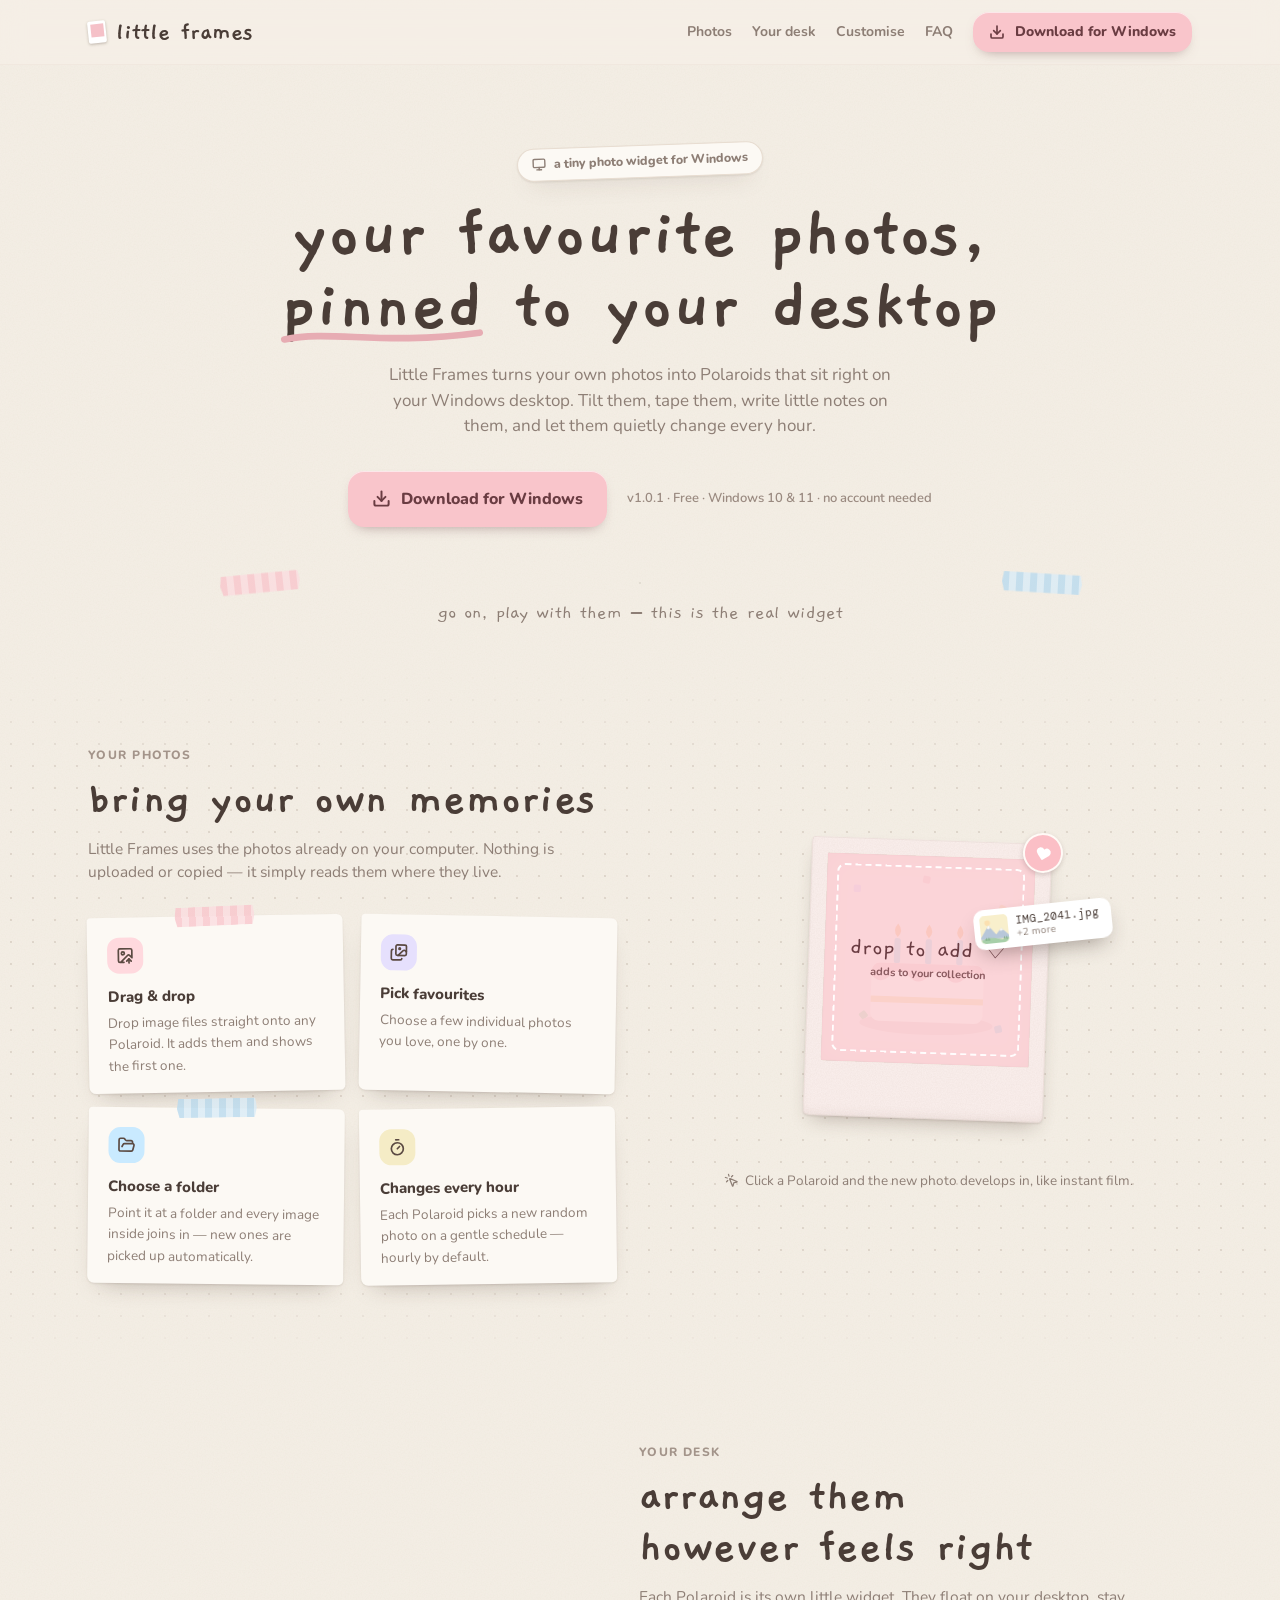
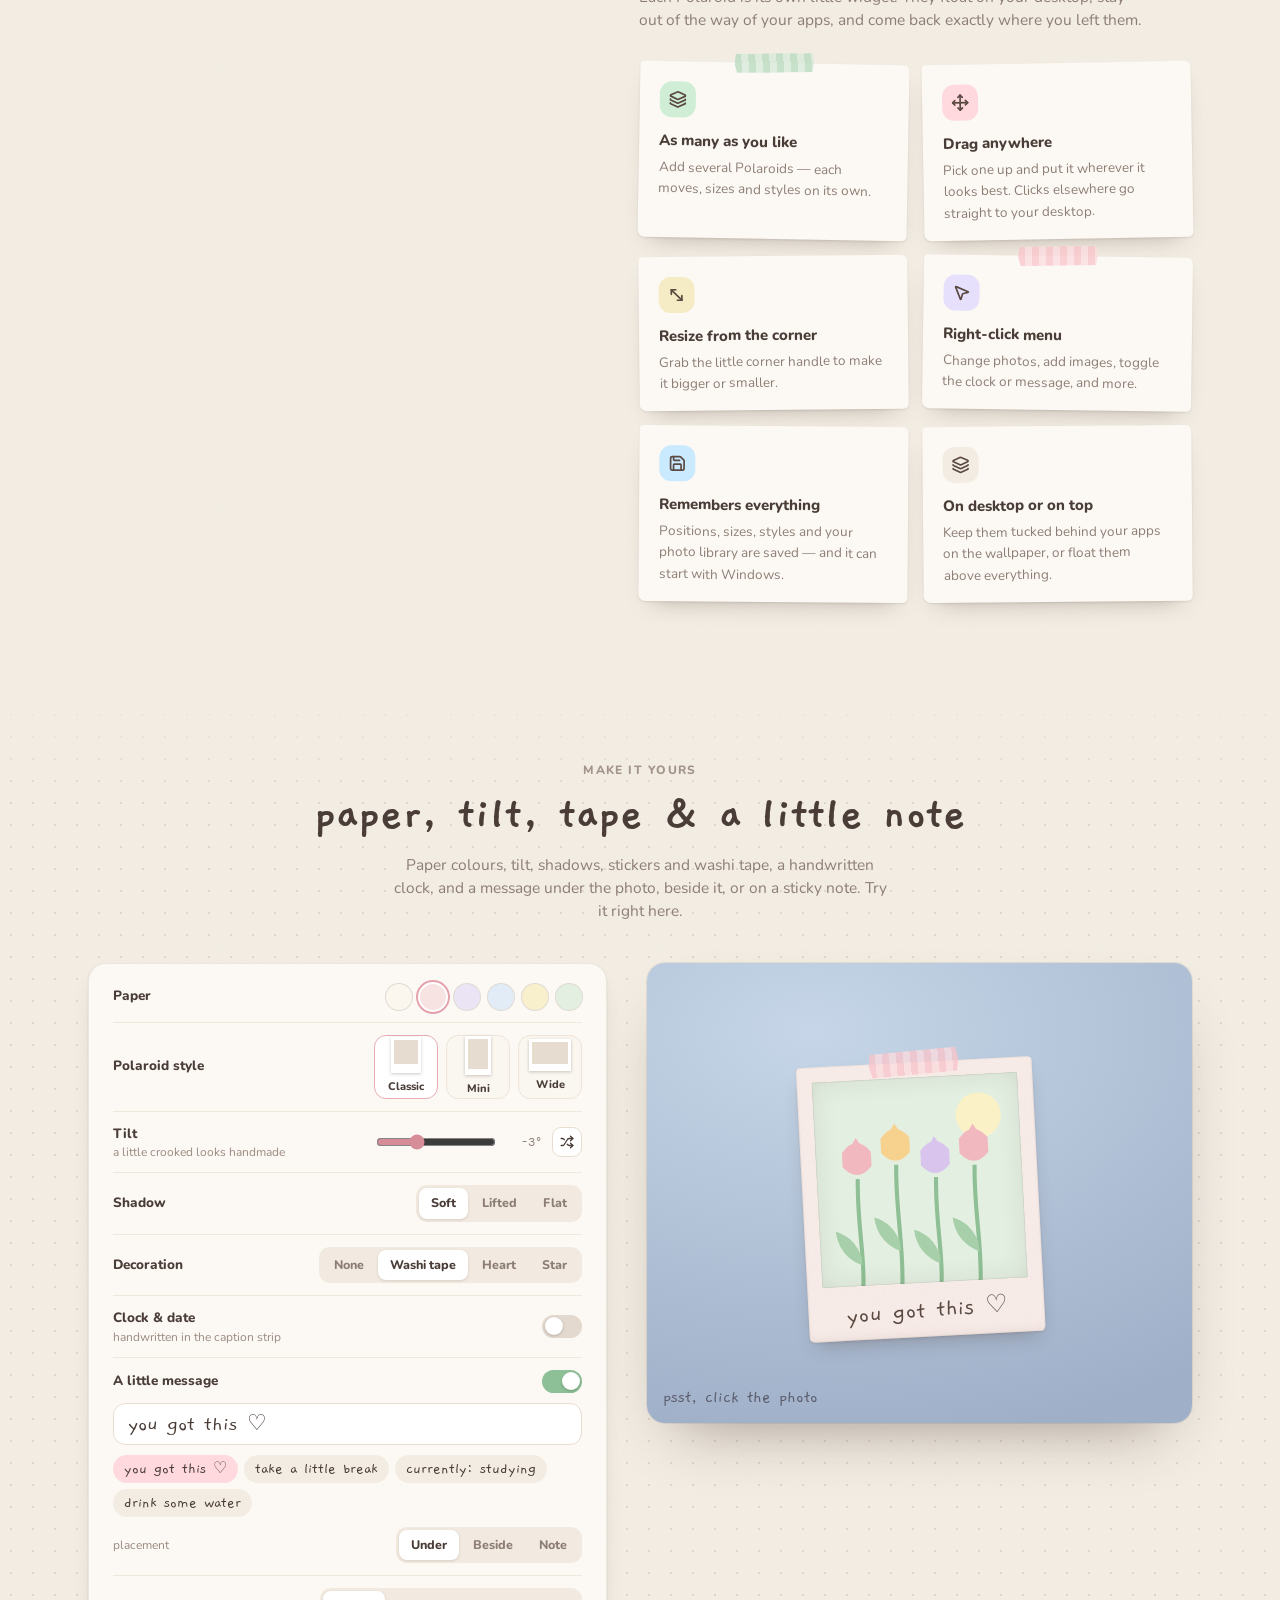
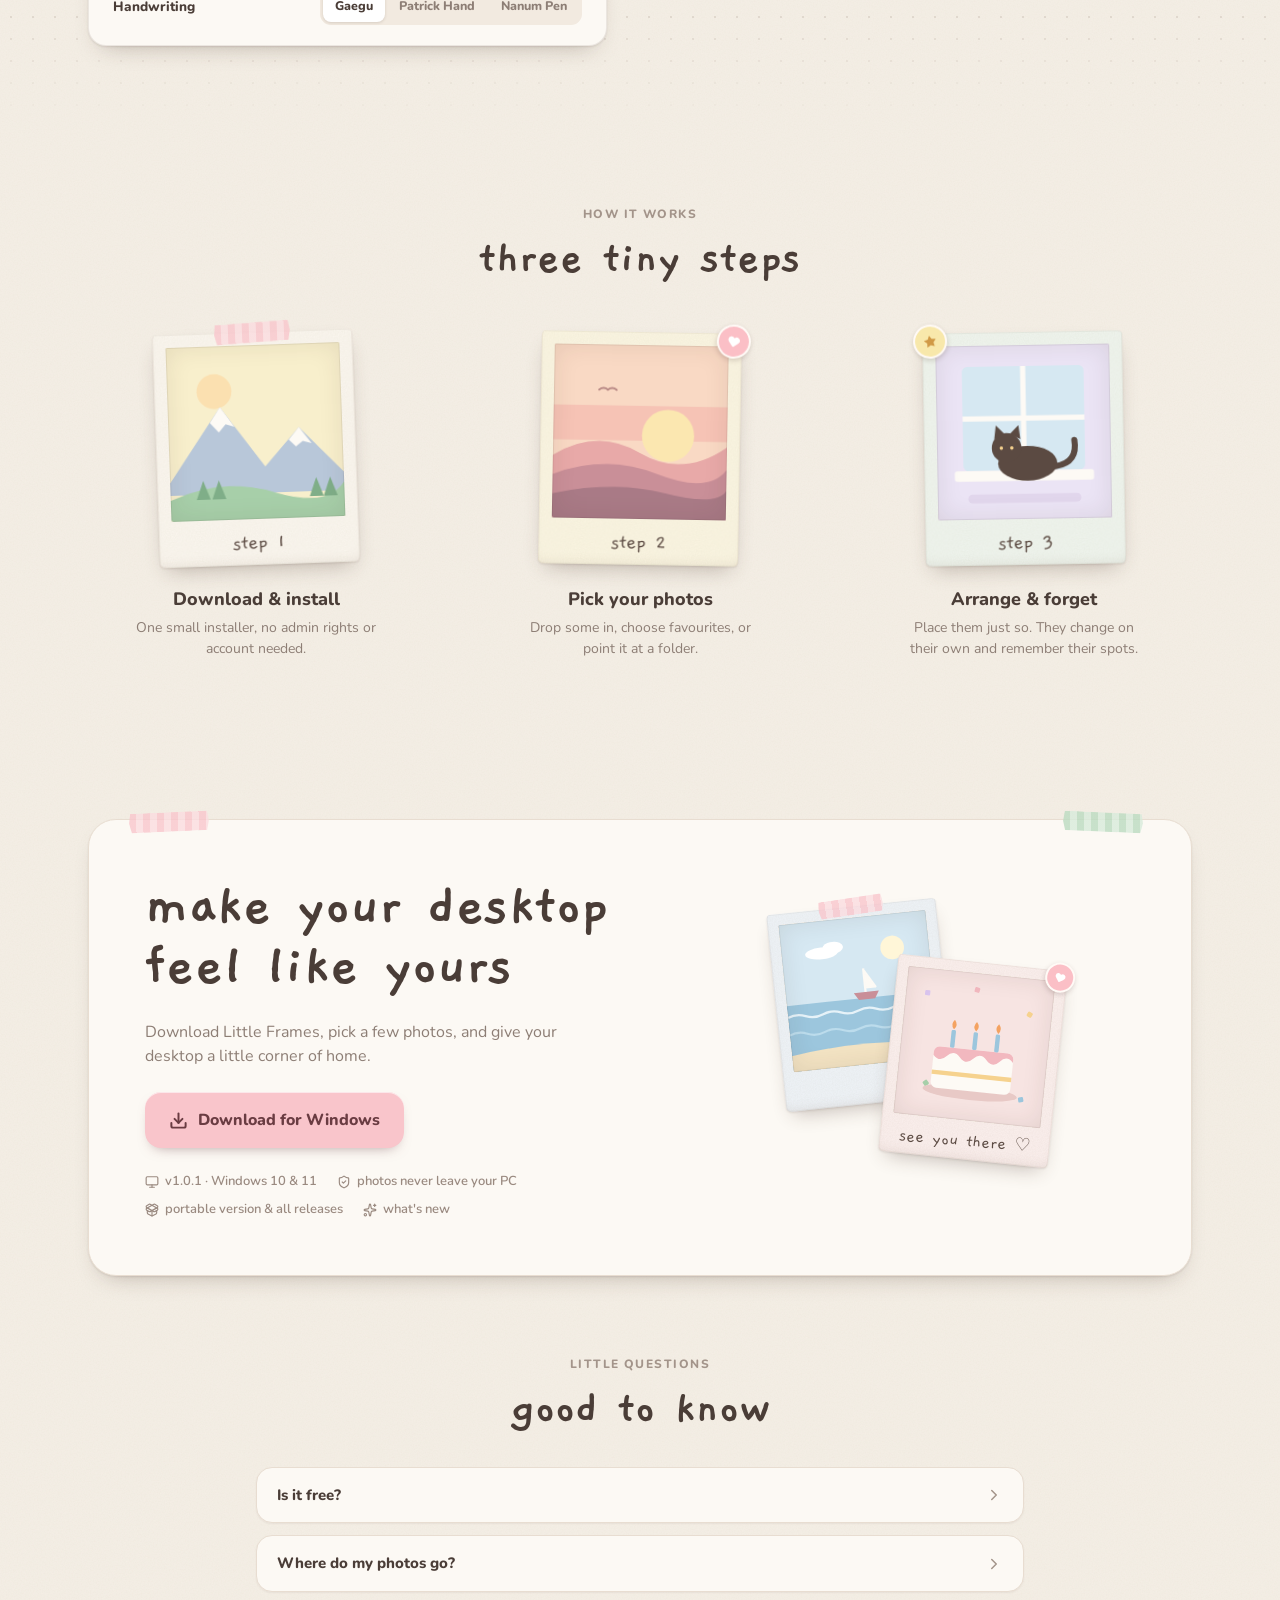
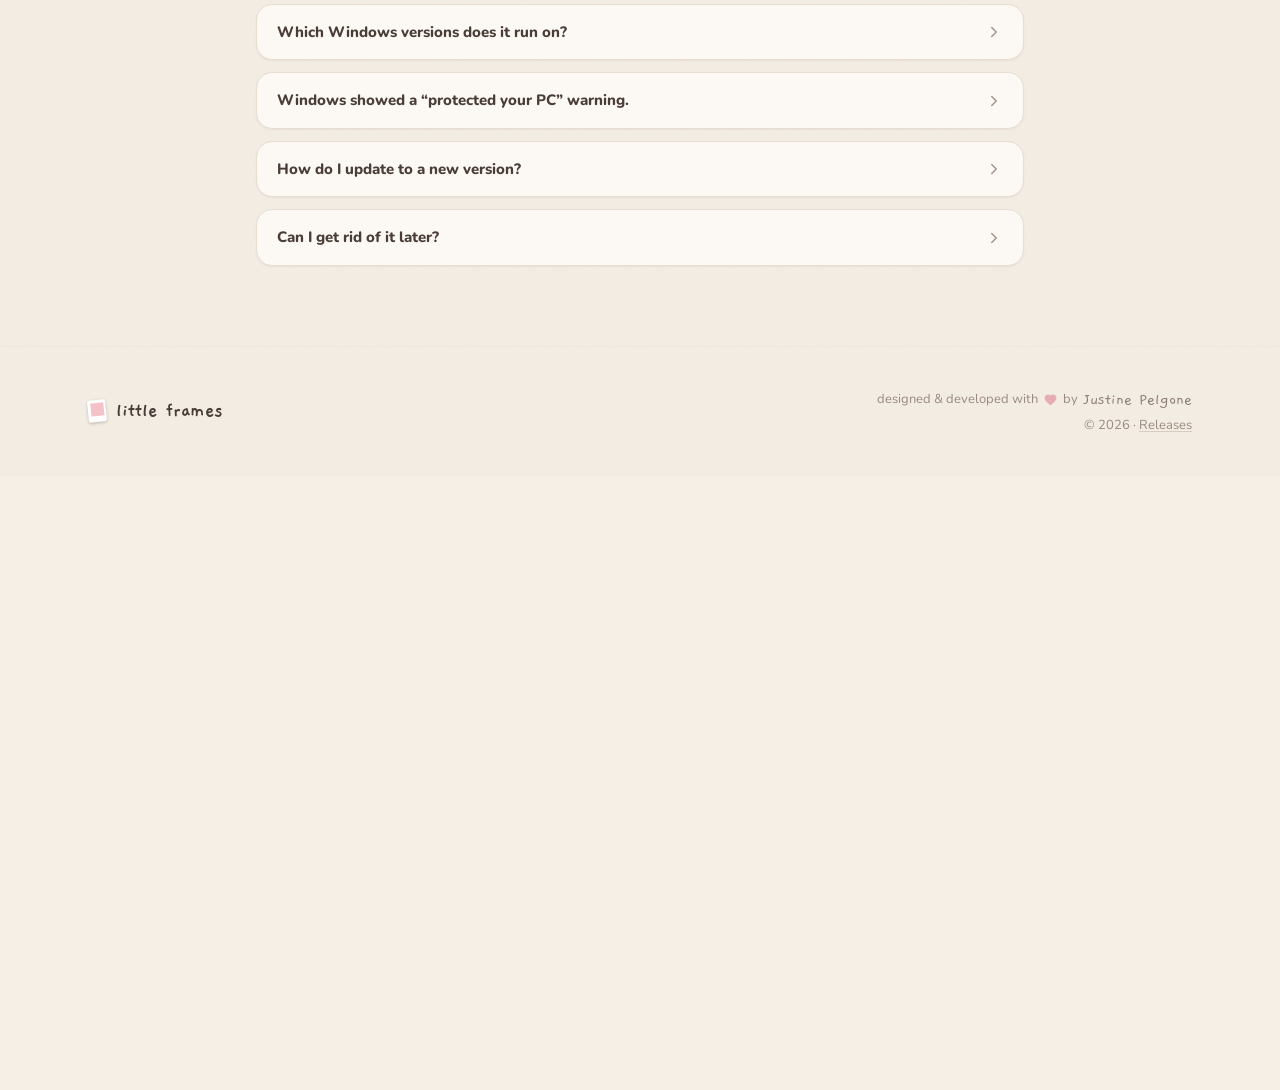
==== index.html @ 07ea48c8 "Update website" ====
<!DOCTYPE html>
<html lang="en">
<head>
<meta charset="utf-8">
<meta name="viewport" content="width=device-width, initial-scale=1">
<title>Little Frames — Cute Photo Widgets for Windows</title>
<meta name="description" content="Little Frames is a cute Windows desktop widget that lets you keep your favorite photos in Polaroid-style frames on your desktop.">
<meta name="keywords" content="Little Frames, photo widget, desktop widget, Windows widget, Polaroid widget, photo desktop app, cute desktop widget">
<meta name="robots" content="index, follow">
<meta name="author" content="Justine Pelgone">
<meta name="google-site-verification" content="6jL-GTBhT6bNX7QFKbhgEYMJ4RENZ0zvdiaEINEvfZA">
<meta name="theme-color" content="#f5efe6">
<!-- Light-only pastel design: stop forced/auto dark modes (Android Chrome, in-app browsers) from recolouring it. -->
<meta name="color-scheme" content="light only">
<link rel="canonical" href="https://juhyeonie.github.io/Little-Frames/">

<!-- Open Graph (Facebook, Messenger, Discord, LinkedIn…) -->
<meta property="og:type" content="website">
<meta property="og:site_name" content="Little Frames">
<meta property="og:title" content="Little Frames — Cute Photo Widgets for Windows">
<meta property="og:description" content="Little Frames is a cute Windows desktop widget that lets you keep your favorite photos in Polaroid-style frames on your desktop.">
<meta property="og:url" content="https://juhyeonie.github.io/Little-Frames/">
<meta property="og:locale" content="en_US">
<meta property="og:image" content="https://juhyeonie.github.io/Little-Frames/og-image.png">
<meta property="og:image:type" content="image/png">
<meta property="og:image:width" content="1200">
<meta property="og:image:height" content="630">
<meta property="og:image:alt" content="Little Frames: your favourite photos, pinned to your desktop as tilted pastel Polaroids">

<!-- Twitter / X -->
<meta name="twitter:card" content="summary_large_image">
<meta name="twitter:title" content="Little Frames — Cute Photo Widgets for Windows">
<meta name="twitter:description" content="Little Frames is a cute Windows desktop widget that lets you keep your favorite photos in Polaroid-style frames on your desktop.">
<meta name="twitter:image" content="https://juhyeonie.github.io/Little-Frames/og-image.png">
<meta name="twitter:image:alt" content="Little Frames: your favourite photos, pinned to your desktop as tilted pastel Polaroids">

<link rel="icon" type="image/png" href="./icon.png">
<link rel="apple-touch-icon" href="./icon.png">
<link rel="manifest" href="./site.webmanifest">

<!-- Tells Google this page is a free Windows app (eligible for software rich results). -->
<script type="application/ld+json">
{
  "@context": "https://schema.org",
  "@type": "SoftwareApplication",
  "name": "Little Frames",
  "description": "Little Frames is a cute Windows desktop widget that lets you keep your favorite photos in Polaroid-style frames on your desktop.",
  "url": "https://juhyeonie.github.io/Little-Frames/",
  "image": "https://juhyeonie.github.io/Little-Frames/og-image.png",
  "screenshot": "https://juhyeonie.github.io/Little-Frames/og-image.png",
  "featureList": [
    "Polaroid photo widgets that float on your Windows desktop",
    "Drag, resize, and add as many frames as you like",
    "Use your own photos: drag and drop, pick favourites, or choose a folder",
    "A new random photo every hour, or click a frame to change it",
    "Paper colours, tilt, shadows, washi tape and stickers",
    "Handwritten clock and date, and little messages",
    "Remembers your layout and can start with Windows"
  ],
  "isAccessibleForFree": true,
  "applicationCategory": "DesktopEnhancementApplication",
  "operatingSystem": "Windows 10, Windows 11",
  "softwareVersion": "1.0.1",
  "downloadUrl": "https://github.com/juhyeonie/Little-Frames/releases/latest",
  "offers": { "@type": "Offer", "price": "0", "priceCurrency": "USD" },
  "author": { "@type": "Person", "name": "Justine Pelgone" }
}
</script>
  <script type="module" crossorigin src="./assets/index-Dt44WlbK.js"></script>
  <link rel="stylesheet" crossorigin href="./assets/index-Ao_TlaOd.css">
  <link rel="preload" as="font" type="font/woff2" href="./assets/gaegu-latin-700-normal-Cqd7nq5i.woff2" crossorigin="">
  <link rel="preload" as="font" type="font/woff2" href="./assets/nunito-latin-400-normal-r8SDr6Up.woff2" crossorigin="">
</head>
<body>
<div id="root"></div>
<!-- The site renders with JavaScript; this gives crawlers that don't run it (and anyone with it off) the real content. -->
<noscript>
  <main style="max-width:640px;margin:0 auto;padding:32px 16px;font-family:sans-serif;color:#4a3d37;line-height:1.5">
    <h1>Little Frames — Cute Photo Widgets for Windows</h1>
    <p>Little Frames is a cute Windows desktop widget that lets you keep your favorite photos in Polaroid-style frames on your desktop.</p>
    <h2>Features</h2>
    <ul>
      <li>Polaroid photo widgets that float on your Windows desktop: drag, resize, and add as many as you like</li>
      <li>Your own photos: drag &amp; drop, pick favourites, or choose a folder</li>
      <li>A new random photo every hour, or click a frame to change it</li>
      <li>Paper colours, tilt, shadows, washi tape and stickers</li>
      <li>Handwritten clock and date, and little messages</li>
      <li>Remembers your layout and can start with Windows</li>
    </ul>
    <p><a href="https://github.com/juhyeonie/Little-Frames/releases/latest">Download Little Frames for Windows</a> — free, for Windows 10 &amp; 11. Your photos never leave your PC.</p>
    <p>Designed and developed by Justine Pelgone.</p>
  </main>
</noscript>
</body>
</html>
---- assets/index-Ao_TlaOd.css ----
/*! tailwindcss v4.3.3 | MIT License | https://tailwindcss.com */
@layer properties{@supports (((-webkit-hyphens:none)) and (not (margin-trim:inline))) or ((-moz-orient:inline) and (not (color:rgb(from red r g b)))){*,:before,:after,::backdrop{--tw-translate-x:0;--tw-translate-y:0;--tw-translate-z:0;--tw-rotate-x:initial;--tw-rotate-y:initial;--tw-rotate-z:initial;--tw-skew-x:initial;--tw-skew-y:initial;--tw-border-style:solid;--tw-leading:initial;--tw-font-weight:initial;--tw-tracking:initial;--tw-shadow:0 0 #0000;--tw-shadow-color:initial;--tw-shadow-alpha:100%;--tw-inset-shadow:0 0 #0000;--tw-inset-shadow-color:initial;--tw-inset-shadow-alpha:100%;--tw-ring-color:initial;--tw-ring-shadow:0 0 #0000;--tw-inset-ring-color:initial;--tw-inset-ring-shadow:0 0 #0000;--tw-ring-inset:initial;--tw-ring-offset-width:0px;--tw-ring-offset-color:#fff;--tw-ring-offset-shadow:0 0 #0000;--tw-outline-style:solid;--tw-backdrop-blur:initial;--tw-backdrop-brightness:initial;--tw-backdrop-contrast:initial;--tw-backdrop-grayscale:initial;--tw-backdrop-hue-rotate:initial;--tw-backdrop-invert:initial;--tw-backdrop-opacity:initial;--tw-backdrop-saturate:initial;--tw-backdrop-sepia:initial;--tw-duration:initial;--tw-ease:initial}}}@layer theme{:root,:host{--font-sans:Nunito, sans-serif;--font-mono:"DM Mono", monospace;--color-white:#fff;--spacing:.25rem;--container-lg:32rem;--container-3xl:48rem;--container-6xl:72rem;--text-xs:.75rem;--text-xs--line-height:calc(1 / .75);--text-sm:.875rem;--text-sm--line-height:calc(1.25 / .875);--text-base:1rem;--text-base--line-height:calc(1.5 / 1);--text-lg:1.125rem;--text-lg--line-height:calc(1.75 / 1.125);--text-xl:1.25rem;--text-xl--line-height:calc(1.75 / 1.25);--text-3xl:1.875rem;--text-3xl--line-height:calc(2.25 / 1.875);--text-5xl:3rem;--text-5xl--line-height:1;--text-6xl:3.75rem;--text-6xl--line-height:1;--font-weight-semibold:600;--font-weight-bold:700;--font-weight-extrabold:800;--leading-tight:1.25;--leading-relaxed:1.625;--radius-sm:.25rem;--radius-md:.375rem;--radius-lg:.5rem;--radius-xl:.75rem;--radius-2xl:1rem;--ease-out:cubic-bezier(0, 0, .2, 1);--blur-md:12px;--blur-xl:24px;--default-transition-duration:.15s;--default-transition-timing-function:cubic-bezier(.4, 0, .2, 1);--default-font-family:var(--font-sans);--default-mono-font-family:var(--font-mono);--font-hand:Gaegu, "Patrick Hand", cursive;--color-ink:#4a3d37;--color-ink-soft:#5b4a42;--color-muted:#8d7e75;--color-faint:#9a8a80;--color-label:#a3948a;--color-page:#f5efe6;--color-panel:#fcf9f4;--color-rule:#efe6dc;--color-line:#f0e7dd;--color-edge:#e8ddd1;--color-card-edge:#eee4d9;--color-dash:#d9ccbf;--color-track:#f2eae0;--color-chip:#f3ece3;--color-hover:#f4ece3;--color-hover-soft:#f7f0e8;--color-menu-hover:#f4ebe1;--color-menu-rule:#efe5db;--color-menu-tint:#f3ebe1;--color-photo-well:#ebe3d7;--color-empty:#f1ebe1;--color-rose:oklch(80% .07 10);--color-rose-ring:oklch(78% .08 10);--color-rose-soft:oklch(92% .04 10);--color-rose-softer:oklch(92% .045 10);--color-rose-plus:oklch(90% .05 10);--color-rose-btn:oklch(87% .06 10);--color-rose-btn-hover:oklch(84% .07 10);--color-rose-deep:#a0555e;--color-rose-ink:#6a3c42;--color-rose-ink-soft:#8a5a5f;--color-rose-plus-ink:#7a4a4f;--color-logo:oklch(86% .06 10);--color-on:oklch(76% .08 150);--color-off:#e3d9ce;--color-sky-tint:oklch(92% .045 235);--color-sage-tint:oklch(92% .045 150);--color-lilac-tint:oklch(92% .04 295);--color-butter-tint:oklch(94% .05 95);--color-note:oklch(95% .055 95);--ease-springy:cubic-bezier(.3, 1.5, .5, 1)}}@layer base{*,:after,:before,::backdrop{box-sizing:border-box;border:0 solid;margin:0;padding:0}::file-selector-button{box-sizing:border-box;border:0 solid;margin:0;padding:0}html,:host{-webkit-text-size-adjust:100%;tab-size:4;line-height:1.5;font-family:var(--default-font-family,-apple-system, BlinkMacSystemFont, "Segoe UI", Roboto, "Helvetica Neue", "Noto Sans", Arial, sans-serif, "Apple Color Emoji", "Segoe UI Emoji", "Segoe UI Symbol", "Noto Color Emoji");font-feature-settings:var(--default-font-feature-settings,normal);font-variation-settings:var(--default-font-variation-settings,normal);-webkit-tap-highlight-color:transparent}hr{height:0;color:inherit;border-top-width:1px}abbr:where([title]){-webkit-text-decoration:underline dotted;text-decoration:underline dotted}h1,h2,h3,h4,h5,h6{font-size:inherit;font-weight:inherit}a{color:inherit;-webkit-text-decoration:inherit;-webkit-text-decoration:inherit;-webkit-text-decoration:inherit;-webkit-text-decoration:inherit;text-decoration:inherit}b,strong{font-weight:bolder}code,kbd,samp,pre{font-family:var(--default-mono-font-family,ui-monospace, SFMono-Regular, Menlo, Monaco, Consolas, "Liberation Mono", "Courier New", monospace);font-feature-settings:var(--default-mono-font-feature-settings,normal);font-variation-settings:var(--default-mono-font-variation-settings,normal);font-size:1em}small{font-size:80%}sub,sup{vertical-align:baseline;font-size:75%;line-height:0;position:relative}sub{bottom:-.25em}sup{top:-.5em}table{text-indent:0;border-color:inherit;border-collapse:collapse}:-moz-focusring:where(:not(iframe)){outline:auto}progress{vertical-align:baseline}summary{display:list-item}ol,ul,menu{list-style:none}img,svg,video,canvas,audio,iframe,embed,object{vertical-align:middle;display:block}img,video{max-width:100%;height:auto}button,input,select,optgroup,textarea{font:inherit;font-feature-settings:inherit;font-variation-settings:inherit;letter-spacing:inherit;color:inherit;opacity:1;background-color:#0000;border-radius:0}::file-selector-button{font:inherit;font-feature-settings:inherit;font-variation-settings:inherit;letter-spacing:inherit;color:inherit;opacity:1;background-color:#0000;border-radius:0}:where(select:is([multiple],[size])) optgroup{font-weight:bolder}:where(select:is([multiple],[size])) optgroup option{padding-inline-start:20px}::file-selector-button{margin-inline-end:4px}::placeholder{opacity:1}@supports (not ((-webkit-appearance:-apple-pay-button))) or (contain-intrinsic-size:1px){::placeholder{color:currentColor}@supports (color:color-mix(in lab, red, red)){::placeholder{color:color-mix(in oklab, currentcolor 50%, transparent)}}}textarea{resize:vertical}::-webkit-search-decoration{-webkit-appearance:none}::-webkit-date-and-time-value{min-height:1lh;text-align:inherit}::-webkit-datetime-edit{display:inline-flex}::-webkit-datetime-edit-fields-wrapper{padding:0}::-webkit-datetime-edit{padding-block:0}::-webkit-datetime-edit-year-field{padding-block:0}::-webkit-datetime-edit-month-field{padding-block:0}::-webkit-datetime-edit-day-field{padding-block:0}::-webkit-datetime-edit-hour-field{padding-block:0}::-webkit-datetime-edit-minute-field{padding-block:0}::-webkit-datetime-edit-second-field{padding-block:0}::-webkit-datetime-edit-millisecond-field{padding-block:0}::-webkit-datetime-edit-meridiem-field{padding-block:0}::-webkit-calendar-picker-indicator{line-height:1}:-moz-ui-invalid{box-shadow:none}button,input:where([type=button],[type=reset],[type=submit]){appearance:button}::file-selector-button{appearance:button}::-webkit-inner-spin-button{height:auto}::-webkit-outer-spin-button{height:auto}[hidden]:where(:not([hidden=until-found])){display:none!important}html{--lightningcss-light:initial;--lightningcss-dark: ;color-scheme:light only;scroll-behavior:smooth;-webkit-font-smoothing:antialiased}body{font-family:var(--font-sans);color:var(--color-ink);background-color:var(--color-page);background-image:url("data:image/svg+xml,%3Csvg xmlns=%22http://www.w3.org/2000/svg%22 width=%22220%22 height=%22220%22%3E%3Cfilter id=%22n%22%3E%3CfeTurbulence type=%22fractalNoise%22 baseFrequency=%22.75%22 numOctaves=%222%22 stitchTiles=%22stitch%22/%3E%3CfeColorMatrix values=%220 0 0 0 .42 0 0 0 0 .34 0 0 0 0 .26 0 0 0 .07 0%22/%3E%3C/filter%3E%3Crect width=%22100%25%22 height=%22100%25%22 filter=%22url(%23n)%22/%3E%3C/svg%3E");margin:0;line-height:1.5}::selection{background:var(--color-rose-soft)}input[type=range]{accent-color:oklch(72% .09 10)}:focus-visible{outline:2px dashed var(--color-rose-deep);outline-offset:3px;border-radius:6px}}@layer components;@layer utilities{.pointer-events-none{pointer-events:none}.visible{visibility:visible}.sr-only{clip-path:inset(50%);white-space:nowrap;border-width:0;width:1px;height:1px;margin:-1px;padding:0;position:absolute;overflow:hidden}.absolute{position:absolute}.fixed{position:fixed}.relative{position:relative}.static{position:static}.sticky{position:sticky}.inset-0{inset:0}.inset-x-0{inset-inline:0}.-top-2{top:calc(var(--spacing) * -2)}.-top-2\.5{top:calc(var(--spacing) * -2.5)}.-top-\[7px\]{top:-7px}.top-0{top:0}.top-0\.5{top:calc(var(--spacing) * .5)}.top-2{top:calc(var(--spacing) * 2)}.top-4{top:calc(var(--spacing) * 4)}.top-16{top:calc(var(--spacing) * 16)}.top-\[2\.5px\]{top:2.5px}.top-\[40\%\]{top:40%}.top-\[118px\]{top:118px}.top-\[300px\]{top:300px}.-right-4{right:calc(var(--spacing) * -4)}.-right-\[9px\]{right:-9px}.right-3\.5{right:calc(var(--spacing) * 3.5)}.right-12{right:calc(var(--spacing) * 12)}.right-\[10\%\]{right:10%}.-bottom-1{bottom:calc(var(--spacing) * -1)}.-bottom-\[9px\]{bottom:-9px}.bottom-0{bottom:0}.bottom-0\.5{bottom:calc(var(--spacing) * .5)}.bottom-3{bottom:calc(var(--spacing) * 3)}.left-0{left:0}.left-0\.5{left:calc(var(--spacing) * .5)}.left-1\/2{left:50%}.left-2{left:calc(var(--spacing) * 2)}.left-4{left:calc(var(--spacing) * 4)}.left-10{left:calc(var(--spacing) * 10)}.left-28{left:calc(var(--spacing) * 28)}.left-\[2\.5px\]{left:2.5px}.left-\[12\%\]{left:12%}.left-\[13px\]{left:13px}.left-\[19\.5px\]{left:19.5px}.left-\[150px\]{left:150px}.-z-10{z-index:calc(10 * -1)}.z-10{z-index:10}.z-50{z-index:50}.z-\[90\]{z-index:90}.z-\[100\]{z-index:100}.order-1{order:1}.order-2{order:2}.container{width:100%}@media (width>=40rem){.container{max-width:40rem}}@media (width>=48rem){.container{max-width:48rem}}@media (width>=64rem){.container{max-width:64rem}}@media (width>=80rem){.container{max-width:80rem}}@media (width>=96rem){.container{max-width:96rem}}.m-0{margin:0}.mx-2{margin-inline:calc(var(--spacing) * 2)}.mx-auto{margin-inline:auto}.my-1{margin-block:var(--spacing)}.mt-2{margin-top:calc(var(--spacing) * 2)}.mt-4{margin-top:calc(var(--spacing) * 4)}.mt-5{margin-top:calc(var(--spacing) * 5)}.mt-8{margin-top:calc(var(--spacing) * 8)}.mt-14{margin-top:calc(var(--spacing) * 14)}.mt-20{margin-top:calc(var(--spacing) * 20)}.mb-0\.5{margin-bottom:calc(var(--spacing) * .5)}.mb-1{margin-bottom:var(--spacing)}.mb-3{margin-bottom:calc(var(--spacing) * 3)}.mb-5{margin-bottom:calc(var(--spacing) * 5)}.mb-8{margin-bottom:calc(var(--spacing) * 8)}.-ml-1{margin-left:calc(var(--spacing) * -1)}.box-content{box-sizing:content-box}.block{display:block}.flex{display:flex}.grid{display:grid}.hidden{display:none}.inline{display:inline}.inline-block{display:inline-block}.inline-flex{display:inline-flex}.size-7{width:calc(var(--spacing) * 7);height:calc(var(--spacing) * 7)}.size-9{width:calc(var(--spacing) * 9);height:calc(var(--spacing) * 9)}.size-\[11px\]{width:11px;height:11px}.size-\[18px\]{width:18px;height:18px}.size-\[19px\]{width:19px;height:19px}.size-\[22px\]{width:22px;height:22px}.size-\[26px\]{width:26px;height:26px}.size-\[30px\]{width:30px;height:30px}.size-\[64px\]{width:64px;height:64px}.size-full{width:100%;height:100%}.h-4{height:calc(var(--spacing) * 4)}.h-5{height:calc(var(--spacing) * 5)}.h-6{height:calc(var(--spacing) * 6)}.h-7{height:calc(var(--spacing) * 7)}.h-8{height:calc(var(--spacing) * 8)}.h-9{height:calc(var(--spacing) * 9)}.h-10{height:calc(var(--spacing) * 10)}.h-14{height:calc(var(--spacing) * 14)}.h-16{height:calc(var(--spacing) * 16)}.h-92{height:calc(var(--spacing) * 92)}.h-\[3px\]{height:3px}.h-\[13px\]{height:13px}.h-\[15px\]{height:15px}.h-\[22px\]{height:22px}.h-\[23px\]{height:23px}.h-\[30px\]{height:30px}.h-\[34px\]{height:34px}.h-\[42px\]{height:42px}.h-\[300px\]{height:300px}.h-\[520px\]{height:520px}.h-px{height:1px}.min-h-\[460px\]{min-height:460px}.w-3\.5{width:calc(var(--spacing) * 3.5)}.w-9{width:calc(var(--spacing) * 9)}.w-10{width:calc(var(--spacing) * 10)}.w-16{width:calc(var(--spacing) * 16)}.w-20{width:calc(var(--spacing) * 20)}.w-40{width:calc(var(--spacing) * 40)}.w-\[11px\]{width:11px}.w-\[18px\]{width:18px}.w-\[26px\]{width:26px}.w-\[30px\]{width:30px}.w-\[42\%\]{width:42%}.w-\[42px\]{width:42px}.w-\[120px\]{width:120px}.w-\[150px\]{width:150px}.w-\[228px\]{width:228px}.w-\[238px\]{width:238px}.w-\[290px\]{width:290px}.w-\[400px\]{width:400px}.w-full{width:100%}.max-w-3xl{max-width:var(--container-3xl)}.max-w-6xl{max-width:var(--container-6xl)}.max-w-\[30ch\]{max-width:30ch}.max-w-\[46ch\]{max-width:46ch}.max-w-\[52ch\]{max-width:52ch}.max-w-\[56ch\]{max-width:56ch}.max-w-\[140px\]{max-width:140px}.max-w-\[400px\]{max-width:400px}.max-w-full{max-width:100%}.max-w-lg{max-width:var(--container-lg)}.flex-1{flex:1}.flex-none{flex:none}.origin-\[50\%_45\%\]{transform-origin:50% 45%}.origin-top-left{transform-origin:0 0}.-translate-x-1\/2{--tw-translate-x:calc(calc(1 / 2 * 100%) * -1);translate:var(--tw-translate-x) var(--tw-translate-y)}.-translate-y-1\/2{--tw-translate-y:calc(calc(1 / 2 * 100%) * -1);translate:var(--tw-translate-x) var(--tw-translate-y)}.scale-\[\.8\]{scale:.8}.-rotate-1{rotate:-1deg}.-rotate-2{rotate:-2deg}.-rotate-3{rotate:-3deg}.-rotate-4{rotate:-4deg}.-rotate-6{rotate:-6deg}.-rotate-10{rotate:-10deg}.-rotate-\[\.5deg\]{rotate:-.5deg}.-rotate-\[\.6deg\]{rotate:-.6deg}.-rotate-\[\.8deg\]{rotate:-.8deg}.-rotate-\[1\.2deg\]{rotate:-1.2deg}.-rotate-\[1\.5deg\]{rotate:-1.5deg}.rotate-1{rotate:1deg}.rotate-2{rotate:2deg}.rotate-3{rotate:3deg}.rotate-4{rotate:4deg}.rotate-6{rotate:6deg}.rotate-12{rotate:12deg}.rotate-\[\.4deg\]{rotate:.4deg}.rotate-\[\.6deg\]{rotate:.6deg}.rotate-\[\.8deg\]{rotate:.8deg}.transform{transform:var(--tw-rotate-x,) var(--tw-rotate-y,) var(--tw-rotate-z,) var(--tw-skew-x,) var(--tw-skew-y,)}.cursor-default{cursor:default}.cursor-grab{cursor:grab}.cursor-nwse-resize{cursor:nwse-resize}.cursor-pointer{cursor:pointer}.touch-none{touch-action:none}.resize{resize:both}.scroll-mt-20{scroll-margin-top:calc(var(--spacing) * 20)}.scroll-mt-24{scroll-margin-top:calc(var(--spacing) * 24)}.list-none{list-style-type:none}.flex-col{flex-direction:column}.flex-wrap{flex-wrap:wrap}.items-center{align-items:center}.items-end{align-items:flex-end}.items-start{align-items:flex-start}.justify-between{justify-content:space-between}.justify-center{justify-content:center}.justify-start{justify-content:flex-start}.gap-0\.5{gap:calc(var(--spacing) * .5)}.gap-1{gap:var(--spacing)}.gap-1\.5{gap:calc(var(--spacing) * 1.5)}.gap-2{gap:calc(var(--spacing) * 2)}.gap-2\.5{gap:calc(var(--spacing) * 2.5)}.gap-3{gap:calc(var(--spacing) * 3)}.gap-4{gap:calc(var(--spacing) * 4)}.gap-5{gap:calc(var(--spacing) * 5)}.gap-6{gap:calc(var(--spacing) * 6)}.gap-8{gap:calc(var(--spacing) * 8)}.gap-10{gap:calc(var(--spacing) * 10)}.gap-12{gap:calc(var(--spacing) * 12)}.gap-px{gap:1px}.gap-x-4{column-gap:calc(var(--spacing) * 4)}.gap-x-5{column-gap:calc(var(--spacing) * 5)}.gap-y-2{row-gap:calc(var(--spacing) * 2)}.gap-y-2\.5{row-gap:calc(var(--spacing) * 2.5)}.overflow-hidden{overflow:hidden}.overflow-visible{overflow:visible}.paper-radius{border-radius:3px 5px 4px 6px/5px 3px 6px 4px}.rounded-2xl{border-radius:var(--radius-2xl)}.rounded-\[1\.5px\]{border-radius:1.5px}.rounded-\[1\.5px_2px_1\.5px_2\.5px\]{border-radius:1.5px 2px 1.5px 2.5px}.rounded-\[2px\]{border-radius:2px}.rounded-\[2px_3px_2px_4px\]{border-radius:2px 3px 2px 4px}.rounded-\[4px_6px_5px_7px\]{border-radius:4px 6px 5px 7px}.rounded-\[5px\]{border-radius:5px}.rounded-\[7px\]{border-radius:7px}.rounded-\[9px\]{border-radius:9px}.rounded-\[10px\]{border-radius:10px}.rounded-\[11px\]{border-radius:11px}.rounded-\[14px\]{border-radius:14px}.rounded-\[15px\]{border-radius:15px}.rounded-\[18px\]{border-radius:18px}.rounded-\[28px\]{border-radius:28px}.rounded-full{border-radius:2147483647px}.rounded-lg{border-radius:var(--radius-lg)}.rounded-md{border-radius:var(--radius-md)}.rounded-sm{border-radius:var(--radius-sm)}.rounded-xl{border-radius:var(--radius-xl)}.border{border-style:var(--tw-border-style);border-width:1px}.border-2{border-style:var(--tw-border-style);border-width:2px}.border-\[1\.5px\]{border-style:var(--tw-border-style);border-width:1.5px}.border-\[2\.5px\]{border-style:var(--tw-border-style);border-width:2.5px}.border-t{border-top-style:var(--tw-border-style);border-top-width:1px}.border-b{border-bottom-style:var(--tw-border-style);border-bottom-width:1px}.border-dashed{--tw-border-style:dashed;border-style:dashed}.border-\[\#fffaf6\]{border-color:#fffaf6}.border-\[rgba\(60\,40\,30\,\.08\)\]{border-color:#3c281e14}.border-\[rgba\(90\,60\,50\,\.1\)\]{border-color:#5a3c321a}.border-\[rgba\(90\,60\,50\,\.09\)\]{border-color:#5a3c3217}.border-\[rgba\(110\,85\,75\,\.3\)\]{border-color:#6e554b4d}.border-card-edge{border-color:var(--color-card-edge)}.border-edge{border-color:var(--color-edge)}.border-line{border-color:var(--color-line)}.border-rose{border-color:var(--color-rose)}.border-rule{border-color:var(--color-rule)}.border-rule\/70{border-color:#efe6dcb3}@supports (color:color-mix(in lab, red, red)){.border-rule\/70{border-color:color-mix(in oklab, var(--color-rule) 70%, transparent)}}.border-white\/55{border-color:#ffffff8c}@supports (color:color-mix(in lab, red, red)){.border-white\/55{border-color:color-mix(in oklab, var(--color-white) 55%, transparent)}}.border-white\/95{border-color:#fffffff2}@supports (color:color-mix(in lab, red, red)){.border-white\/95{border-color:color-mix(in oklab, var(--color-white) 95%, transparent)}}.bg-\[\#e6ddd0\]{background-color:#e6ddd0}.bg-\[\#f7e4e2\]{background-color:#f7e4e2}.bg-\[\#faf6f0\]{background-color:#faf6f0}.bg-\[\#fffaf5\]{background-color:#fffaf5}.bg-\[oklch\(0\.8_0\.05_150\)\]{background-color:oklch(80% .05 150)}.bg-\[oklch\(0\.72_0\.06_245\)\]{background-color:oklch(72% .06 245)}.bg-\[oklch\(0\.72_0\.09_10\)\]{background-color:oklch(72% .09 10)}.bg-\[oklch\(0\.82_0\.06_80\)\]{background-color:oklch(82% .06 80)}.bg-\[oklch\(0\.86_0\.07_10\)\]{background-color:oklch(86% .07 10)}.bg-\[oklch\(0\.93_0\.08_95\)\]{background-color:oklch(93% .08 95)}.bg-\[rgba\(250\,247\,242\,\.78\)\]{background-color:#faf7f2c7}.bg-butter-tint{background-color:var(--color-butter-tint)}.bg-chip{background-color:var(--color-chip)}.bg-empty{background-color:var(--color-empty)}.bg-lilac-tint{background-color:var(--color-lilac-tint)}.bg-logo{background-color:var(--color-logo)}.bg-menu-hover{background-color:var(--color-menu-hover)}.bg-menu-rule{background-color:var(--color-menu-rule)}.bg-menu-tint{background-color:var(--color-menu-tint)}.bg-note{background-color:var(--color-note)}.bg-off{background-color:var(--color-off)}.bg-on{background-color:var(--color-on)}.bg-page\/80{background-color:#f5efe6cc}@supports (color:color-mix(in lab, red, red)){.bg-page\/80{background-color:color-mix(in oklab, var(--color-page) 80%, transparent)}}.bg-panel{background-color:var(--color-panel)}.bg-photo-well{background-color:var(--color-photo-well)}.bg-rose-btn{background-color:var(--color-rose-btn)}.bg-rose-plus{background-color:var(--color-rose-plus)}.bg-rose-softer{background-color:var(--color-rose-softer)}.bg-sage-tint{background-color:var(--color-sage-tint)}.bg-sky-tint{background-color:var(--color-sky-tint)}.bg-track{background-color:var(--color-track)}.bg-white{background-color:var(--color-white)}.bg-white\/60{background-color:#fff9}@supports (color:color-mix(in lab, red, red)){.bg-white\/60{background-color:color-mix(in oklab, var(--color-white) 60%, transparent)}}.bg-white\/75{background-color:#ffffffbf}@supports (color:color-mix(in lab, red, red)){.bg-white\/75{background-color:color-mix(in oklab, var(--color-white) 75%, transparent)}}.dotted{background-image:radial-gradient(#785f5029 1px,#0000 1.4px);background-size:22px 22px}.paper-grain{background-image:url("data:image/svg+xml,%3Csvg xmlns=%22http://www.w3.org/2000/svg%22 width=%22180%22 height=%22180%22%3E%3Cfilter id=%22n%22%3E%3CfeTurbulence type=%22fractalNoise%22 baseFrequency=%22.8%22 numOctaves=%222%22 stitchTiles=%22stitch%22/%3E%3CfeColorMatrix values=%220 0 0 0 .42 0 0 0 0 .34 0 0 0 0 .26 0 0 0 .11 0%22/%3E%3C/filter%3E%3Crect width=%22100%25%22 height=%22100%25%22 filter=%22url(%23n)%22/%3E%3C/svg%3E")}.\[mask-image\:linear-gradient\(transparent\,black_12\%\,black_88\%\,transparent\)\]{-webkit-mask-image:linear-gradient(#0000,#000 12% 88%,#0000);mask-image:linear-gradient(#0000,#000 12% 88%,#0000)}.\[mask-image\:linear-gradient\(transparent\,black_15\%\,black_85\%\,transparent\)\]{-webkit-mask-image:linear-gradient(#0000,#000 15% 85%,#0000);mask-image:linear-gradient(#0000,#000 15% 85%,#0000)}.fill-rose{fill:var(--color-rose)}.object-cover{object-fit:cover}.p-0{padding:0}.p-1\.5{padding:calc(var(--spacing) * 1.5)}.p-\[3px\]{padding:3px}.px-2{padding-inline:calc(var(--spacing) * 2)}.px-2\.5{padding-inline:calc(var(--spacing) * 2.5)}.px-3{padding-inline:calc(var(--spacing) * 3)}.px-3\.5{padding-inline:calc(var(--spacing) * 3.5)}.px-4{padding-inline:calc(var(--spacing) * 4)}.px-5{padding-inline:calc(var(--spacing) * 5)}.px-6{padding-inline:calc(var(--spacing) * 6)}.px-\[2\.5px\]{padding-inline:2.5px}.px-\[3px\]{padding-inline:3px}.px-\[11px\]{padding-inline:11px}.py-1\.5{padding-block:calc(var(--spacing) * 1.5)}.py-2{padding-block:calc(var(--spacing) * 2)}.py-3{padding-block:calc(var(--spacing) * 3)}.py-4{padding-block:calc(var(--spacing) * 4)}.py-10{padding-block:calc(var(--spacing) * 10)}.py-14{padding-block:calc(var(--spacing) * 14)}.py-20{padding-block:calc(var(--spacing) * 20)}.pt-2{padding-top:calc(var(--spacing) * 2)}.pt-5{padding-top:calc(var(--spacing) * 5)}.pt-14{padding-top:calc(var(--spacing) * 14)}.pt-\[2\.5px\]{padding-top:2.5px}.pt-\[3px\]{padding-top:3px}.pr-3{padding-right:calc(var(--spacing) * 3)}.pb-4{padding-bottom:calc(var(--spacing) * 4)}.pb-10{padding-bottom:calc(var(--spacing) * 10)}.pb-\[6px\]{padding-bottom:6px}.pl-1\.5{padding-left:calc(var(--spacing) * 1.5)}.text-center{text-align:center}.text-left{text-align:left}.text-right{text-align:right}.font-hand{font-family:var(--font-hand)}.font-mono{font-family:var(--font-mono)}.font-sans{font-family:var(--font-sans)}.text-3xl{font-size:var(--text-3xl);line-height:var(--tw-leading,var(--text-3xl--line-height))}.text-5xl{font-size:var(--text-5xl);line-height:var(--tw-leading,var(--text-5xl--line-height))}.text-base{font-size:var(--text-base);line-height:var(--tw-leading,var(--text-base--line-height))}.text-lg{font-size:var(--text-lg);line-height:var(--tw-leading,var(--text-lg--line-height))}.text-sm{font-size:var(--text-sm);line-height:var(--tw-leading,var(--text-sm--line-height))}.text-xl{font-size:var(--text-xl);line-height:var(--tw-leading,var(--text-xl--line-height))}.text-xs{font-size:var(--text-xs);line-height:var(--tw-leading,var(--text-xs--line-height))}.text-\[10\.5px\]{font-size:10.5px}.text-\[10px\]{font-size:10px}.text-\[11\.5px\]{font-size:11.5px}.text-\[11px\]{font-size:11px}.text-\[12\.5px\]{font-size:12.5px}.text-\[13\.5px\]{font-size:13.5px}.text-\[13px\]{font-size:13px}.text-\[14\.5px\]{font-size:14.5px}.text-\[14px\]{font-size:14px}.text-\[15\.5px\]{font-size:15.5px}.text-\[15px\]{font-size:15px}.text-\[16px\]{font-size:16px}.text-\[17px\]{font-size:17px}.text-\[19px\]{font-size:19px}.text-\[21px\]{font-size:21px}.text-\[22px\]{font-size:22px}.text-\[26px\]{font-size:26px}.text-\[40px\]{font-size:40px}.text-\[52px\]{font-size:52px}.leading-\[\.8\]{--tw-leading:.8;line-height:.8}.leading-\[\.95\]{--tw-leading:.95;line-height:.95}.leading-\[1\.05\]{--tw-leading:1.05;line-height:1.05}.leading-\[1\.35\]{--tw-leading:1.35;line-height:1.35}.leading-none{--tw-leading:1;line-height:1}.leading-relaxed{--tw-leading:var(--leading-relaxed);line-height:var(--leading-relaxed)}.leading-tight{--tw-leading:var(--leading-tight);line-height:var(--leading-tight)}.font-bold{--tw-font-weight:var(--font-weight-bold);font-weight:var(--font-weight-bold)}.font-extrabold{--tw-font-weight:var(--font-weight-extrabold);font-weight:var(--font-weight-extrabold)}.font-semibold{--tw-font-weight:var(--font-weight-semibold);font-weight:var(--font-weight-semibold)}.tracking-\[\.02em\]{--tw-tracking:.02em;letter-spacing:.02em}.tracking-\[\.12em\]{--tw-tracking:.12em;letter-spacing:.12em}.text-balance{text-wrap:balance}.text-pretty{text-wrap:pretty}.text-ellipsis{text-overflow:ellipsis}.whitespace-nowrap{white-space:nowrap}.text-\[\#3d3844\]{color:#3d3844}.text-\[\#3d3844\]\/70{color:oklab(35.0523% .0121215 -.0178401/.7)}.text-\[\#8d7a70\]{color:#8d7a70}.text-\[oklch\(0\.72_0\.12_75\)\]{color:oklch(72% .12 75)}.text-\[rgba\(70\,55\,50\,\.55\)\]{color:#4637328c}.text-\[rgba\(110\,85\,75\,\.45\)\]{color:#6e554b73}.text-faint{color:var(--color-faint)}.text-ink{color:var(--color-ink)}.text-ink-soft{color:var(--color-ink-soft)}.text-label{color:var(--color-label)}.text-muted{color:var(--color-muted)}.text-rose{color:var(--color-rose)}.text-rose-deep{color:var(--color-rose-deep)}.text-rose-ink{color:var(--color-rose-ink)}.text-rose-ink-soft{color:var(--color-rose-ink-soft)}.text-rose-plus-ink{color:var(--color-rose-plus-ink)}.text-white{color:var(--color-white)}.uppercase{text-transform:uppercase}.no-underline{text-decoration-line:none}.underline{text-decoration-line:underline}.decoration-dash{-webkit-text-decoration-color:var(--color-dash);-webkit-text-decoration-color:var(--color-dash);-webkit-text-decoration-color:var(--color-dash);text-decoration-color:var(--color-dash)}.underline-offset-2{text-underline-offset:2px}.opacity-0{opacity:0}.opacity-100{opacity:1}.shadow{--tw-shadow:0 1px 3px 0 var(--tw-shadow-color,#0000001a), 0 1px 2px -1px var(--tw-shadow-color,#0000001a);box-shadow:var(--tw-inset-shadow), var(--tw-inset-ring-shadow), var(--tw-ring-offset-shadow), var(--tw-ring-shadow), var(--tw-shadow)}.shadow-\[0_1px_2px_rgba\(60\,40\,30\,\.06\)\]{--tw-shadow:0 1px 2px var(--tw-shadow-color,#3c281e0f);box-shadow:var(--tw-inset-shadow), var(--tw-inset-ring-shadow), var(--tw-ring-offset-shadow), var(--tw-ring-shadow), var(--tw-shadow)}.shadow-\[0_1px_3px_rgba\(60\,40\,30\,\.25\)\]{--tw-shadow:0 1px 3px var(--tw-shadow-color,#3c281e40);box-shadow:var(--tw-inset-shadow), var(--tw-inset-ring-shadow), var(--tw-ring-offset-shadow), var(--tw-ring-shadow), var(--tw-shadow)}.shadow-\[0_2px_5px_rgba\(80\,60\,40\,\.2\)\]{--tw-shadow:0 2px 5px var(--tw-shadow-color,#503c2833);box-shadow:var(--tw-inset-shadow), var(--tw-inset-ring-shadow), var(--tw-ring-offset-shadow), var(--tw-ring-shadow), var(--tw-shadow)}.shadow-\[0_4px_14px_-4px_rgba\(60\,40\,30\,\.35\)\]{--tw-shadow:0 4px 14px -4px var(--tw-shadow-color,#3c281e59);box-shadow:var(--tw-inset-shadow), var(--tw-inset-ring-shadow), var(--tw-ring-offset-shadow), var(--tw-ring-shadow), var(--tw-shadow)}.shadow-\[0_10px_22px_-8px_rgba\(50\,35\,30\,\.45\)\]{--tw-shadow:0 10px 22px -8px var(--tw-shadow-color,#32231e73);box-shadow:var(--tw-inset-shadow), var(--tw-inset-ring-shadow), var(--tw-ring-offset-shadow), var(--tw-ring-shadow), var(--tw-shadow)}.shadow-btn{--tw-shadow:0 1px 0 var(--tw-shadow-color,#fff9) inset, 0 6px 14px -8px var(--tw-shadow-color,#6a3c4299);box-shadow:var(--tw-inset-shadow), var(--tw-inset-ring-shadow), var(--tw-ring-offset-shadow), var(--tw-ring-shadow), var(--tw-shadow)}.shadow-card{--tw-shadow:0 1px 2px var(--tw-shadow-color,#3c281e1a), 0 12px 24px -14px var(--tw-shadow-color,#3c281e59);box-shadow:var(--tw-inset-shadow), var(--tw-inset-ring-shadow), var(--tw-ring-offset-shadow), var(--tw-ring-shadow), var(--tw-shadow)}.shadow-chip-swatch{--tw-shadow:0 0 0 1px var(--tw-shadow-color,#3c281e33);box-shadow:var(--tw-inset-shadow), var(--tw-inset-ring-shadow), var(--tw-ring-offset-shadow), var(--tw-ring-shadow), var(--tw-shadow)}.shadow-handle{--tw-shadow:0 1px 4px var(--tw-shadow-color,#3c281e4d);box-shadow:var(--tw-inset-shadow), var(--tw-inset-ring-shadow), var(--tw-ring-offset-shadow), var(--tw-ring-shadow), var(--tw-shadow)}.shadow-knob{--tw-shadow:0 1px 3px var(--tw-shadow-color,#0003);box-shadow:var(--tw-inset-shadow), var(--tw-inset-ring-shadow), var(--tw-ring-offset-shadow), var(--tw-ring-shadow), var(--tw-shadow)}.shadow-logo{--tw-shadow:0 1px 3px var(--tw-shadow-color,#3c281e4d);box-shadow:var(--tw-inset-shadow), var(--tw-inset-ring-shadow), var(--tw-ring-offset-shadow), var(--tw-ring-shadow), var(--tw-shadow)}.shadow-menu{--tw-shadow:0 18px 40px -12px var(--tw-shadow-color,#32231e73), 0 1px 3px var(--tw-shadow-color,#32231e1f);box-shadow:var(--tw-inset-shadow), var(--tw-inset-ring-shadow), var(--tw-ring-offset-shadow), var(--tw-ring-shadow), var(--tw-shadow)}.shadow-note{--tw-shadow:0 1px 2px var(--tw-shadow-color,#503c2824), 0 8px 14px -6px var(--tw-shadow-color,#503c2847);box-shadow:var(--tw-inset-shadow), var(--tw-inset-ring-shadow), var(--tw-ring-offset-shadow), var(--tw-ring-shadow), var(--tw-shadow)}.shadow-paper-inset{--tw-shadow:inset 0 0 0 1px var(--tw-shadow-color,#785f5012), inset 0 -8px 14px -10px var(--tw-shadow-color,#785f502e);box-shadow:var(--tw-inset-shadow), var(--tw-inset-ring-shadow), var(--tw-ring-offset-shadow), var(--tw-ring-shadow), var(--tw-shadow)}.shadow-photo-inset{--tw-shadow:inset 0 0 0 1px var(--tw-shadow-color,#3c281e14), inset 0 0 24px var(--tw-shadow-color,#3c281e1a);box-shadow:var(--tw-inset-shadow), var(--tw-inset-ring-shadow), var(--tw-ring-offset-shadow), var(--tw-ring-shadow), var(--tw-shadow)}.shadow-seg{--tw-shadow:0 1px 3px var(--tw-shadow-color,#3c281e26);box-shadow:var(--tw-inset-shadow), var(--tw-inset-ring-shadow), var(--tw-ring-offset-shadow), var(--tw-ring-shadow), var(--tw-shadow)}.shadow-stage{--tw-shadow:0 30px 60px -30px var(--tw-shadow-color,#3c281e73), 0 0 0 1px var(--tw-shadow-color,#3c281e14);box-shadow:var(--tw-inset-shadow), var(--tw-inset-ring-shadow), var(--tw-ring-offset-shadow), var(--tw-ring-shadow), var(--tw-shadow)}.shadow-sticker{--tw-shadow:0 2px 5px var(--tw-shadow-color,#50323233);box-shadow:var(--tw-inset-shadow), var(--tw-inset-ring-shadow), var(--tw-ring-offset-shadow), var(--tw-ring-shadow), var(--tw-shadow)}.shadow-swatch{--tw-shadow:0 0 0 1px var(--tw-shadow-color,#3c281e26);box-shadow:var(--tw-inset-shadow), var(--tw-inset-ring-shadow), var(--tw-ring-offset-shadow), var(--tw-ring-shadow), var(--tw-shadow)}.shadow-swatch-on{--tw-shadow:0 0 0 2px var(--tw-shadow-color,#fff), 0 0 0 4px var(--tw-shadow-color,var(--color-rose-ring));box-shadow:var(--tw-inset-shadow), var(--tw-inset-ring-shadow), var(--tw-ring-offset-shadow), var(--tw-ring-shadow), var(--tw-shadow)}.shadow-tape{--tw-shadow:0 1px 2px var(--tw-shadow-color,#5032321f);box-shadow:var(--tw-inset-shadow), var(--tw-inset-ring-shadow), var(--tw-ring-offset-shadow), var(--tw-ring-shadow), var(--tw-shadow)}.outline{outline-style:var(--tw-outline-style);outline-width:1px}.backdrop-blur-md{--tw-backdrop-blur:blur(var(--blur-md));-webkit-backdrop-filter:var(--tw-backdrop-blur,) var(--tw-backdrop-brightness,) var(--tw-backdrop-contrast,) var(--tw-backdrop-grayscale,) var(--tw-backdrop-hue-rotate,) var(--tw-backdrop-invert,) var(--tw-backdrop-opacity,) var(--tw-backdrop-saturate,) var(--tw-backdrop-sepia,);backdrop-filter:var(--tw-backdrop-blur,) var(--tw-backdrop-brightness,) var(--tw-backdrop-contrast,) var(--tw-backdrop-grayscale,) var(--tw-backdrop-hue-rotate,) var(--tw-backdrop-invert,) var(--tw-backdrop-opacity,) var(--tw-backdrop-saturate,) var(--tw-backdrop-sepia,)}.backdrop-blur-xl{--tw-backdrop-blur:blur(var(--blur-xl));-webkit-backdrop-filter:var(--tw-backdrop-blur,) var(--tw-backdrop-brightness,) var(--tw-backdrop-contrast,) var(--tw-backdrop-grayscale,) var(--tw-backdrop-hue-rotate,) var(--tw-backdrop-invert,) var(--tw-backdrop-opacity,) var(--tw-backdrop-saturate,) var(--tw-backdrop-sepia,);backdrop-filter:var(--tw-backdrop-blur,) var(--tw-backdrop-brightness,) var(--tw-backdrop-contrast,) var(--tw-backdrop-grayscale,) var(--tw-backdrop-hue-rotate,) var(--tw-backdrop-invert,) var(--tw-backdrop-opacity,) var(--tw-backdrop-saturate,) var(--tw-backdrop-sepia,)}.transition{transition-property:color,background-color,border-color,outline-color,text-decoration-color,fill,stroke,--tw-gradient-from,--tw-gradient-via,--tw-gradient-to,opacity,box-shadow,transform,translate,scale,rotate,filter,-webkit-backdrop-filter,backdrop-filter,display,content-visibility,overlay,pointer-events;transition-timing-function:var(--tw-ease,var(--default-transition-timing-function));transition-duration:var(--tw-duration,var(--default-transition-duration))}.transition-\[left\]{transition-property:left;transition-timing-function:var(--tw-ease,var(--default-transition-timing-function));transition-duration:var(--tw-duration,var(--default-transition-duration))}.transition-\[transform\,background-color\]{transition-property:transform,background-color;transition-timing-function:var(--tw-ease,var(--default-transition-timing-function));transition-duration:var(--tw-duration,var(--default-transition-duration))}.transition-colors{transition-property:color,background-color,border-color,outline-color,text-decoration-color,fill,stroke,--tw-gradient-from,--tw-gradient-via,--tw-gradient-to;transition-timing-function:var(--tw-ease,var(--default-transition-timing-function));transition-duration:var(--tw-duration,var(--default-transition-duration))}.transition-opacity{transition-property:opacity;transition-timing-function:var(--tw-ease,var(--default-transition-timing-function));transition-duration:var(--tw-duration,var(--default-transition-duration))}.transition-shadow{transition-property:box-shadow;transition-timing-function:var(--tw-ease,var(--default-transition-timing-function));transition-duration:var(--tw-duration,var(--default-transition-duration))}.transition-transform{transition-property:transform,translate,scale,rotate;transition-timing-function:var(--tw-ease,var(--default-transition-timing-function));transition-duration:var(--tw-duration,var(--default-transition-duration))}.duration-200{--tw-duration:.2s;transition-duration:.2s}.duration-300{--tw-duration:.3s;transition-duration:.3s}.duration-500{--tw-duration:.5s;transition-duration:.5s}.duration-\[320ms\]{--tw-duration:.32s;transition-duration:.32s}.duration-\[350ms\]{--tw-duration:.35s;transition-duration:.35s}.ease-out{--tw-ease:var(--ease-out);transition-timing-function:var(--ease-out)}.ease-springy{--tw-ease:var(--ease-springy);transition-timing-function:var(--ease-springy)}.outline-none{--tw-outline-style:none;outline-style:none}.select-none{-webkit-user-select:none;user-select:none}.washi{clip-path:polygon(2% 0,98% 4%,100% 50%,97% 100%,3% 96%,0 50%);background:repeating-linear-gradient(90deg,oklch(87% .06 10/.78) 0 7px,oklch(92% .035 10/.78) 7px 14px)}.washi-sage{clip-path:polygon(2% 0,98% 4%,100% 50%,97% 100%,3% 96%,0 50%);background:repeating-linear-gradient(90deg,oklch(86% .05 150/.8) 0 7px,oklch(92% .03 150/.8) 7px 14px)}.washi-sky{clip-path:polygon(2% 0,98% 4%,100% 50%,97% 100%,3% 96%,0 50%);background:repeating-linear-gradient(90deg,oklch(87% .045 235/.8) 0 7px,oklch(93% .025 235/.8) 7px 14px)}.\[text-shadow\:0_1px_0_rgba\(255\,255\,255\,\.4\)\]{text-shadow:0 1px #fff6}.developing{background:radial-gradient(90% 80% at 50% 40%,#fbf5ea,#efe4d2)}.drop-wash{background:oklch(90% .05 10/.82)}.note-tape{background:oklch(87% .05 295/.75)}.wallpaper{background:radial-gradient(120% 90% at 30% 15%,oklch(87% .03 250),oklch(75% .04 258))}.group-open\:rotate-90:is(:where(.group):is([open],:popover-open,:open) *){rotate:90deg}@media (hover:hover){.group-hover\:translate-y-0\.5:is(:where(.group):hover *){--tw-translate-y:calc(var(--spacing) * .5);translate:var(--tw-translate-x) var(--tw-translate-y)}}.placeholder\:text-label::placeholder{color:var(--color-label)}.open\:shadow-card:is([open],:popover-open,:open){--tw-shadow:0 1px 2px var(--tw-shadow-color,#3c281e1a), 0 12px 24px -14px var(--tw-shadow-color,#3c281e59);box-shadow:var(--tw-inset-shadow), var(--tw-inset-ring-shadow), var(--tw-ring-offset-shadow), var(--tw-ring-shadow), var(--tw-shadow)}@media (hover:hover){.hover\:-translate-y-0\.5:hover{--tw-translate-y:calc(var(--spacing) * -.5);translate:var(--tw-translate-x) var(--tw-translate-y)}.hover\:-translate-y-1:hover{--tw-translate-y:calc(var(--spacing) * -1);translate:var(--tw-translate-x) var(--tw-translate-y)}.hover\:-rotate-1:hover{rotate:-1deg}.hover\:rotate-0:hover{rotate:0deg}.hover\:bg-hover:hover{background-color:var(--color-hover)}.hover\:bg-hover-soft:hover{background-color:var(--color-hover-soft)}.hover\:bg-menu-hover:hover{background-color:var(--color-menu-hover)}.hover\:bg-rose-btn-hover:hover{background-color:var(--color-rose-btn-hover)}.hover\:text-ink:hover{color:var(--color-ink)}}.focus\:not-sr-only:focus{clip-path:none;white-space:normal;width:auto;height:auto;margin:0;padding:0;position:static;overflow:visible}.focus\:fixed:focus{position:fixed}.focus\:top-2:focus{top:calc(var(--spacing) * 2)}.focus\:left-2:focus{left:calc(var(--spacing) * 2)}.focus\:z-\[60\]:focus{z-index:60}.focus\:rounded-lg:focus{border-radius:var(--radius-lg)}.focus\:border-rose:focus{border-color:var(--color-rose)}.focus\:bg-panel:focus{background-color:var(--color-panel)}.focus\:px-3:focus{padding-inline:calc(var(--spacing) * 3)}.focus\:py-2:focus{padding-block:calc(var(--spacing) * 2)}.active\:translate-y-0:active{--tw-translate-y:0px;translate:var(--tw-translate-x) var(--tw-translate-y)}@media (width>=40rem){.sm\:-right-16{right:calc(var(--spacing) * -16)}.sm\:hidden{display:none}.sm\:inline{display:inline}.sm\:grid-cols-2{grid-template-columns:repeat(2,minmax(0,1fr))}.sm\:flex-row{flex-direction:row}.sm\:items-center{align-items:center}.sm\:items-end{align-items:flex-end}.sm\:justify-between{justify-content:space-between}.sm\:gap-5{gap:calc(var(--spacing) * 5)}.sm\:px-6{padding-inline:calc(var(--spacing) * 6)}.sm\:px-14{padding-inline:calc(var(--spacing) * 14)}.sm\:pt-20{padding-top:calc(var(--spacing) * 20)}.sm\:text-5xl{font-size:var(--text-5xl);line-height:var(--tw-leading,var(--text-5xl--line-height))}.sm\:text-6xl{font-size:var(--text-6xl);line-height:var(--tw-leading,var(--text-6xl--line-height))}.sm\:text-\[76px\]{font-size:76px}}@media (width>=48rem){.md\:flex{display:flex}.md\:grid-cols-3{grid-template-columns:repeat(3,minmax(0,1fr))}}@media (width>=64rem){.lg\:sticky{position:sticky}.lg\:top-24{top:calc(var(--spacing) * 24)}.lg\:order-1{order:1}.lg\:order-2{order:2}.lg\:mx-0{margin-inline:0}.lg\:grid-cols-2{grid-template-columns:repeat(2,minmax(0,1fr))}.lg\:grid-cols-\[1\.2fr_1fr\]{grid-template-columns:1.2fr 1fr}.lg\:grid-cols-\[1fr_1\.1fr\]{grid-template-columns:1fr 1.1fr}.lg\:grid-cols-\[minmax\(0\,1fr\)_minmax\(0\,1\.05fr\)\]{grid-template-columns:minmax(0,1fr) minmax(0,1.05fr)}.lg\:items-start{align-items:flex-start}.lg\:justify-start{justify-content:flex-start}.lg\:gap-10{gap:calc(var(--spacing) * 10)}.lg\:text-left{text-align:left}}.\[\&\:\:-webkit-details-marker\]\:hidden::-webkit-details-marker{display:none}.\[\&\>\*\]\:min-w-0>*{min-width:0}}@font-face{font-family:Gaegu;font-style:normal;font-display:swap;font-weight:400;src:url(./gaegu-latin-400-normal-BZ0xBS4u.woff2)format("woff2"),url(./gaegu-latin-400-normal-DYQdOmUf.woff)format("woff")}@font-face{font-family:Gaegu;font-style:normal;font-display:swap;font-weight:700;src:url(./gaegu-latin-700-normal-Cqd7nq5i.woff2)format("woff2"),url(./gaegu-latin-700-normal-BlI55G1I.woff)format("woff")}@font-face{font-family:Patrick Hand;font-style:normal;font-display:swap;font-weight:400;src:url(./patrick-hand-latin-400-normal-B7HHA2Vw.woff2)format("woff2"),url(./patrick-hand-latin-400-normal-Df9_VoRQ.woff)format("woff")}@font-face{font-family:Nunito;font-style:normal;font-display:swap;font-weight:400;src:url(./nunito-latin-400-normal-r8SDr6Up.woff2)format("woff2"),url(./nunito-latin-400-normal-DKg4f3fz.woff)format("woff")}@font-face{font-family:Nunito;font-style:normal;font-display:swap;font-weight:600;src:url(./nunito-latin-600-normal-Br8yIETf.woff2)format("woff2"),url(./nunito-latin-600-normal-Cd0eNu1l.woff)format("woff")}@font-face{font-family:Nunito;font-style:normal;font-display:swap;font-weight:700;src:url(./nunito-latin-700-normal-Dort48En.woff2)format("woff2"),url(./nunito-latin-700-normal-OcDqTBcA.woff)format("woff")}@font-face{font-family:Nunito;font-style:normal;font-display:swap;font-weight:800;src:url(./nunito-latin-800-normal-Dz8SOQK_.woff2)format("woff2"),url(./nunito-latin-800-normal-D-J0wlBY.woff)format("woff")}@font-face{font-family:DM Mono;font-style:normal;font-display:swap;font-weight:400;src:url(./dm-mono-latin-400-normal-4GdczIuU.woff2)format("woff2"),url(./dm-mono-latin-400-normal--0xN8mdc.woff)format("woff")}@media (prefers-reduced-motion:reduce){*,:before,:after{transition-duration:1ms!important;animation-duration:1ms!important}html{scroll-behavior:auto}}@property --tw-translate-x{syntax:"*";inherits:false;initial-value:0}@property --tw-translate-y{syntax:"*";inherits:false;initial-value:0}@property --tw-translate-z{syntax:"*";inherits:false;initial-value:0}@property --tw-rotate-x{syntax:"*";inherits:false}@property --tw-rotate-y{syntax:"*";inherits:false}@property --tw-rotate-z{syntax:"*";inherits:false}@property --tw-skew-x{syntax:"*";inherits:false}@property --tw-skew-y{syntax:"*";inherits:false}@property --tw-border-style{syntax:"*";inherits:false;initial-value:solid}@property --tw-leading{syntax:"*";inherits:false}@property --tw-font-weight{syntax:"*";inherits:false}@property --tw-tracking{syntax:"*";inherits:false}@property --tw-shadow{syntax:"*";inherits:false;initial-value:0 0 #0000}@property --tw-shadow-color{syntax:"*";inherits:false}@property --tw-shadow-alpha{syntax:"<percentage>";inherits:false;initial-value:100%}@property --tw-inset-shadow{syntax:"*";inherits:false;initial-value:0 0 #0000}@property --tw-inset-shadow-color{syntax:"*";inherits:false}@property --tw-inset-shadow-alpha{syntax:"<percentage>";inherits:false;initial-value:100%}@property --tw-ring-color{syntax:"*";inherits:false}@property --tw-ring-shadow{syntax:"*";inherits:false;initial-value:0 0 #0000}@property --tw-inset-ring-color{syntax:"*";inherits:false}@property --tw-inset-ring-shadow{syntax:"*";inherits:false;initial-value:0 0 #0000}@property --tw-ring-inset{syntax:"*";inherits:false}@property --tw-ring-offset-width{syntax:"<length>";inherits:false;initial-value:0}@property --tw-ring-offset-color{syntax:"*";inherits:false;initial-value:#fff}@property --tw-ring-offset-shadow{syntax:"*";inherits:false;initial-value:0 0 #0000}@property --tw-outline-style{syntax:"*";inherits:false;initial-value:solid}@property --tw-backdrop-blur{syntax:"*";inherits:false}@property --tw-backdrop-brightness{syntax:"*";inherits:false}@property --tw-backdrop-contrast{syntax:"*";inherits:false}@property --tw-backdrop-grayscale{syntax:"*";inherits:false}@property --tw-backdrop-hue-rotate{syntax:"*";inherits:false}@property --tw-backdrop-invert{syntax:"*";inherits:false}@property --tw-backdrop-opacity{syntax:"*";inherits:false}@property --tw-backdrop-saturate{syntax:"*";inherits:false}@property --tw-backdrop-sepia{syntax:"*";inherits:false}@property --tw-duration{syntax:"*";inherits:false}@property --tw-ease{syntax:"*";inherits:false}
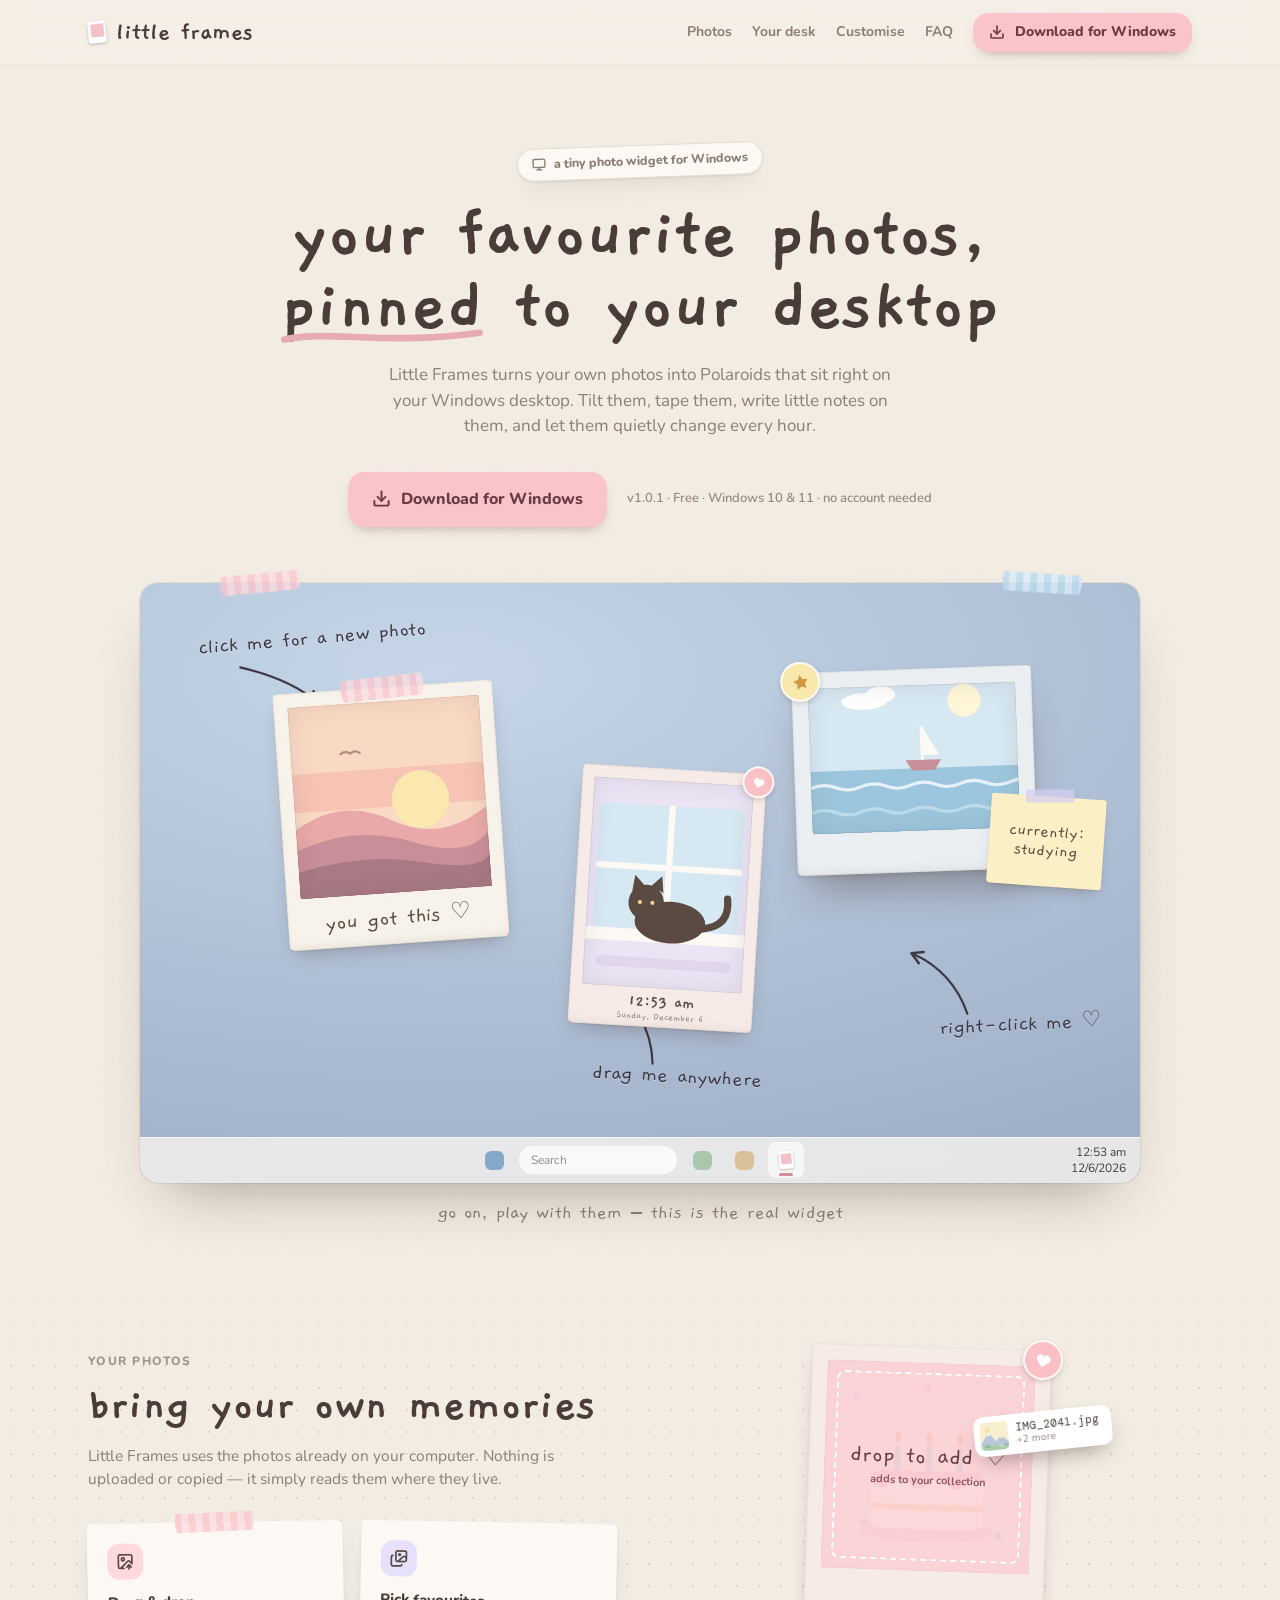
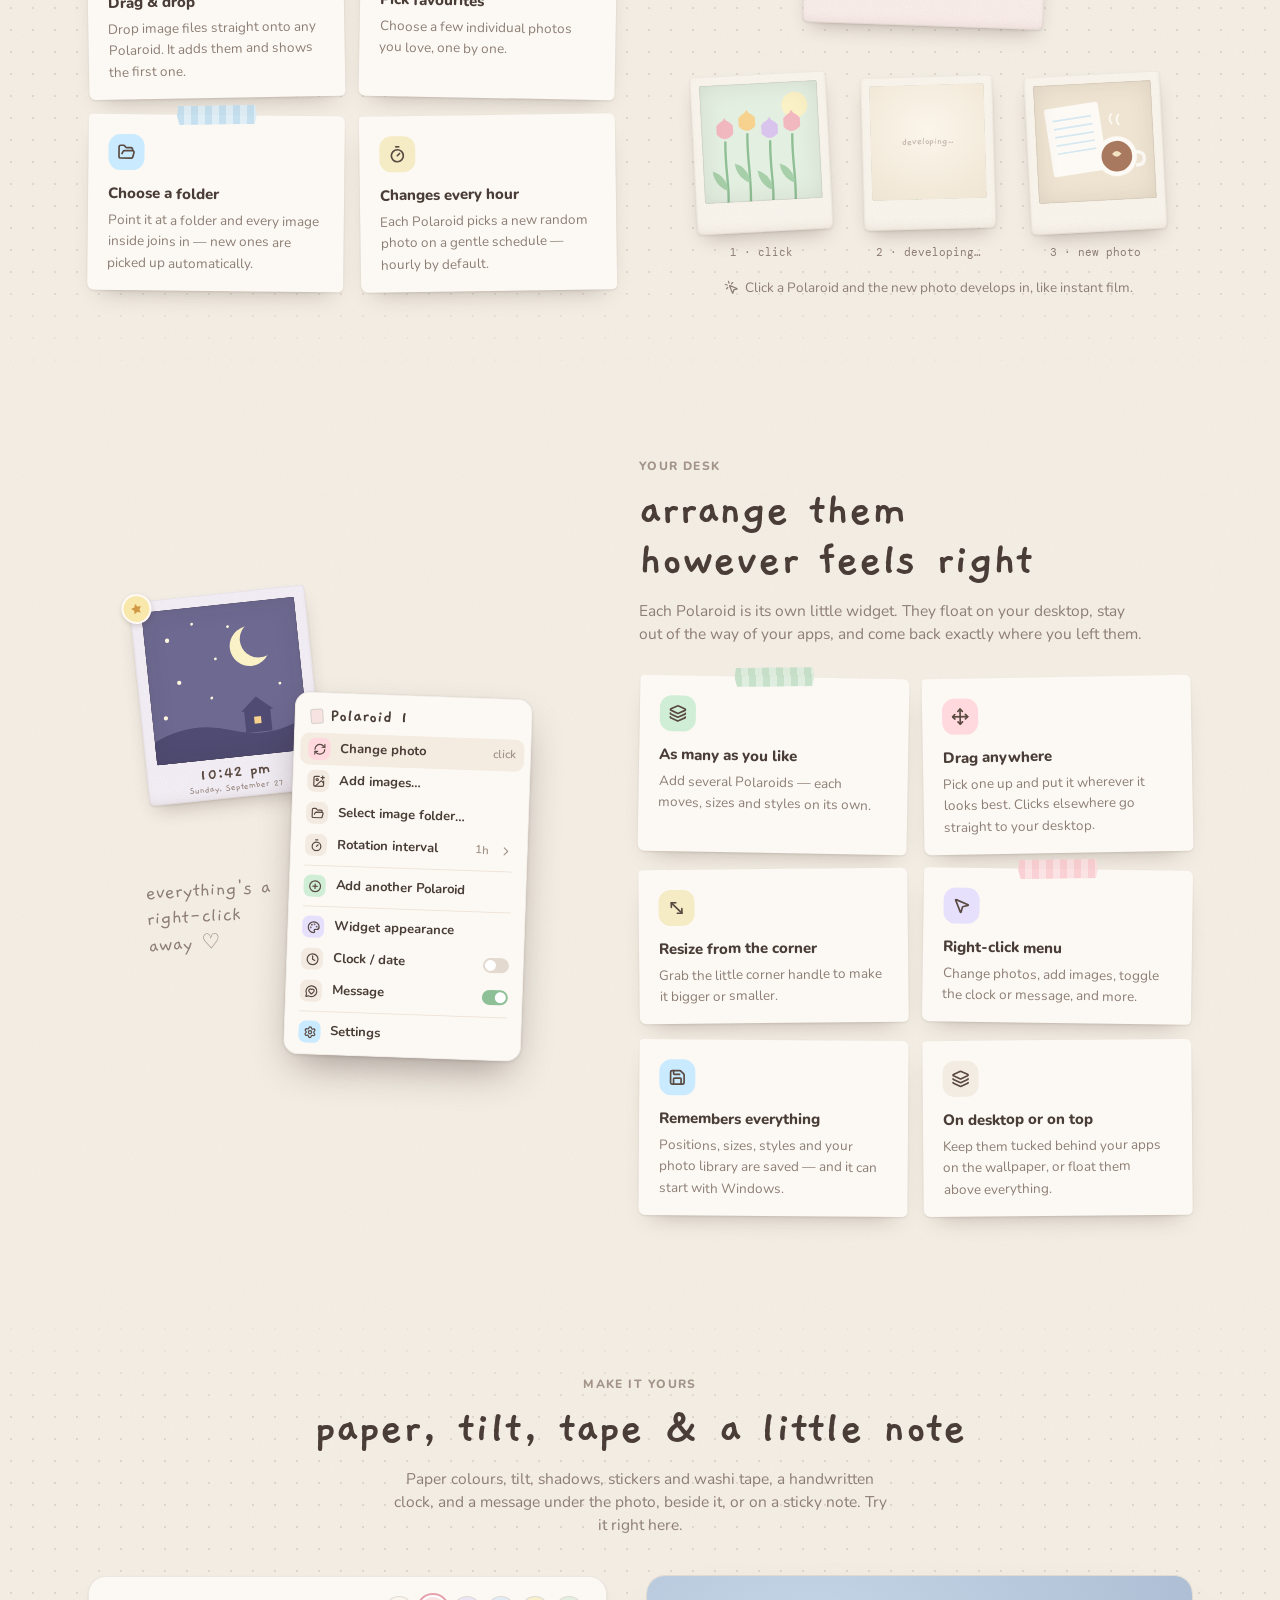
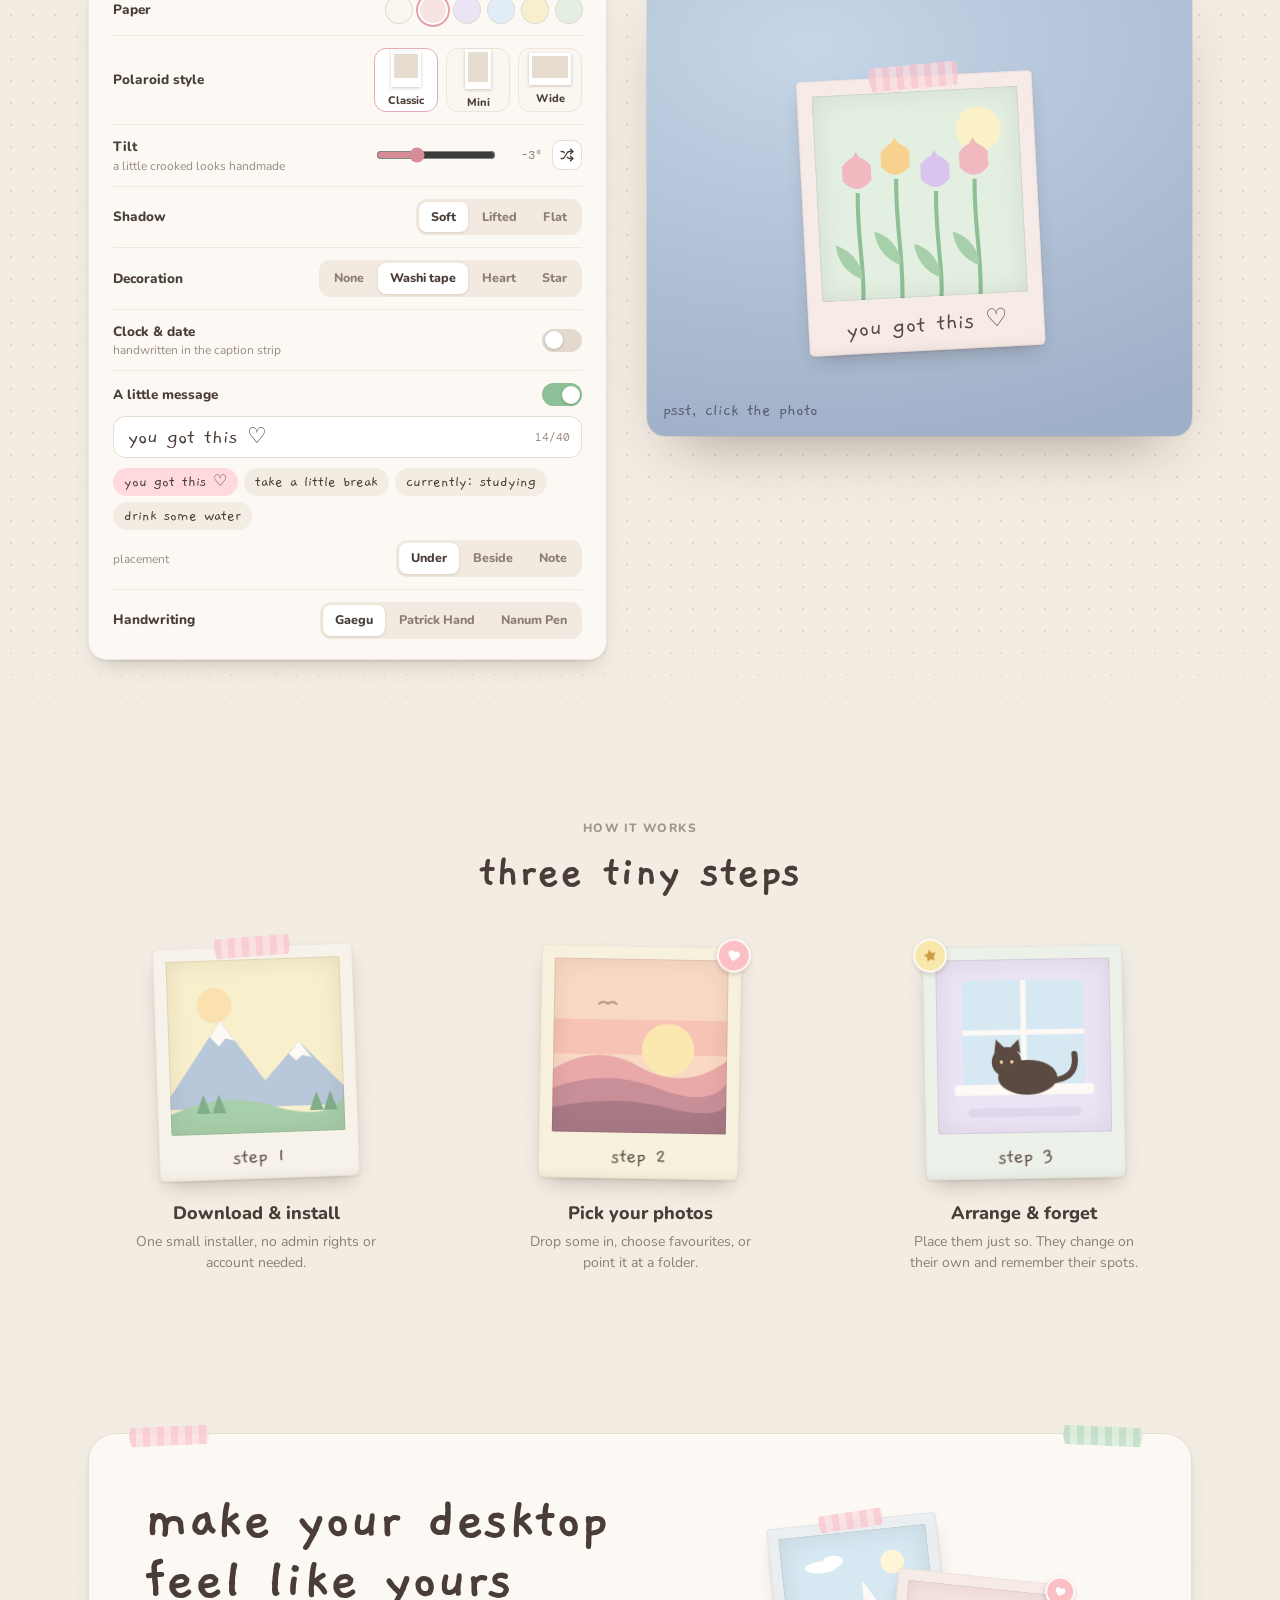
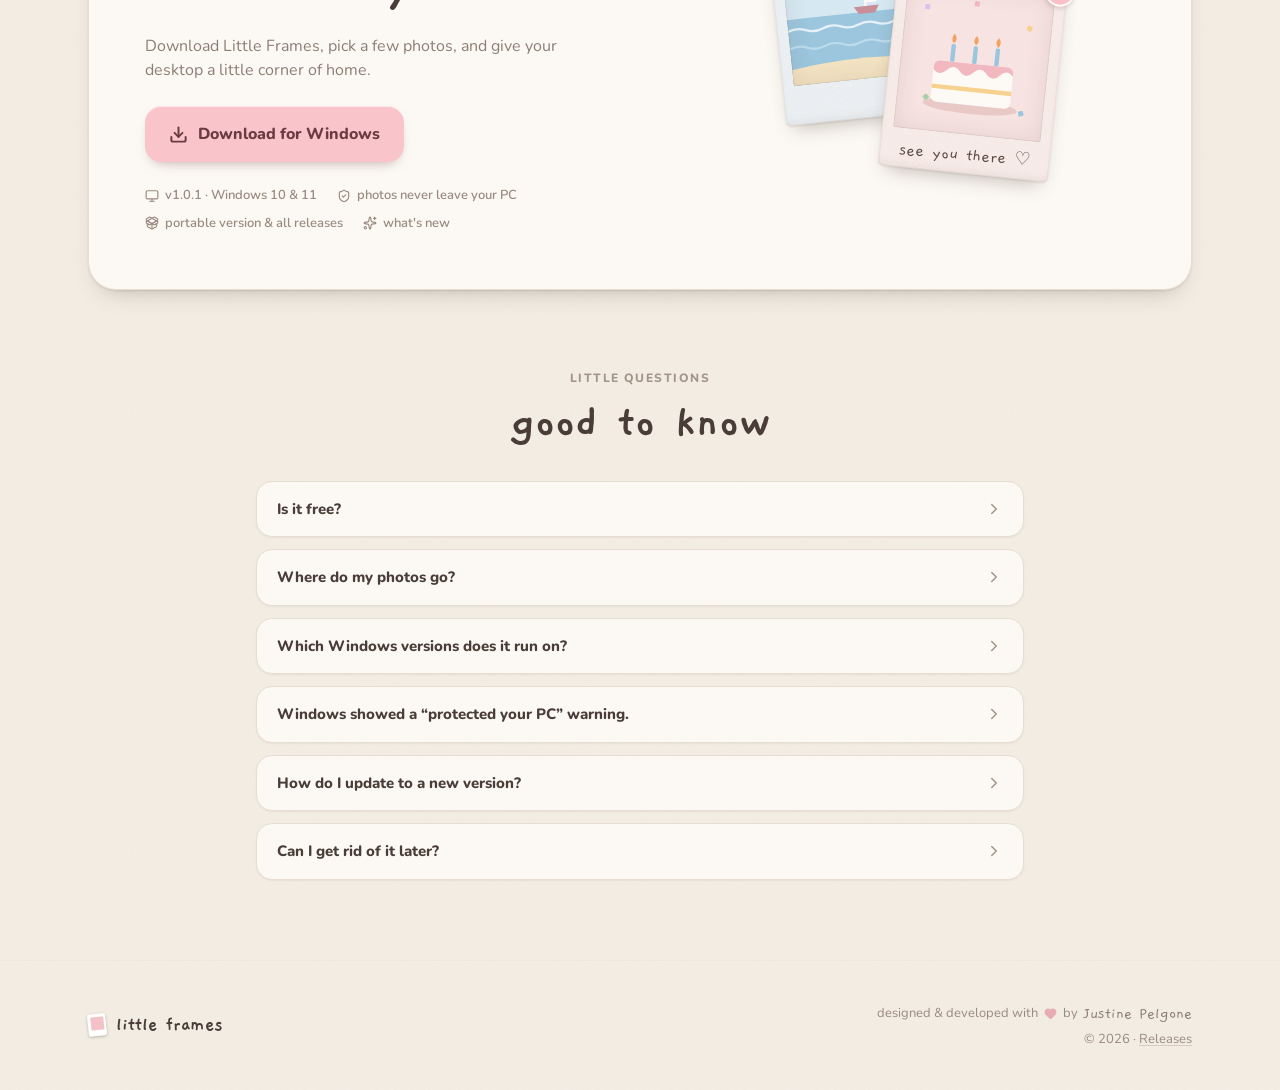
==== commit 2c776b6d: "Update website" ====
--- a/index.html
+++ b/index.html
@@ -66,8 +66,8 @@
   "author": { "@type": "Person", "name": "Justine Pelgone" }
 }
 </script>
-  <script type="module" crossorigin src="./assets/index-Dt44WlbK.js"></script>
-  <link rel="stylesheet" crossorigin href="./assets/index-Ao_TlaOd.css">
+  <script type="module" crossorigin src="./assets/index-BpeplIY4.js"></script>
+  <link rel="stylesheet" crossorigin href="./assets/index-DKFaafhn.css">
   <link rel="preload" as="font" type="font/woff2" href="./assets/gaegu-latin-700-normal-Cqd7nq5i.woff2" crossorigin="">
   <link rel="preload" as="font" type="font/woff2" href="./assets/nunito-latin-400-normal-r8SDr6Up.woff2" crossorigin="">
 </head>
--- a/assets/index-DKFaafhn.css
+++ b/assets/index-DKFaafhn.css
@@ -0,0 +1,2 @@
+/*! tailwindcss v4.3.3 | MIT License | https://tailwindcss.com */
+@layer properties{@supports (((-webkit-hyphens:none)) and (not (margin-trim:inline))) or ((-moz-orient:inline) and (not (color:rgb(from red r g b)))){*,:before,:after,::backdrop{--tw-translate-x:0;--tw-translate-y:0;--tw-translate-z:0;--tw-rotate-x:initial;--tw-rotate-y:initial;--tw-rotate-z:initial;--tw-skew-x:initial;--tw-skew-y:initial;--tw-border-style:solid;--tw-leading:initial;--tw-font-weight:initial;--tw-tracking:initial;--tw-shadow:0 0 #0000;--tw-shadow-color:initial;--tw-shadow-alpha:100%;--tw-inset-shadow:0 0 #0000;--tw-inset-shadow-color:initial;--tw-inset-shadow-alpha:100%;--tw-ring-color:initial;--tw-ring-shadow:0 0 #0000;--tw-inset-ring-color:initial;--tw-inset-ring-shadow:0 0 #0000;--tw-ring-inset:initial;--tw-ring-offset-width:0px;--tw-ring-offset-color:#fff;--tw-ring-offset-shadow:0 0 #0000;--tw-outline-style:solid;--tw-backdrop-blur:initial;--tw-backdrop-brightness:initial;--tw-backdrop-contrast:initial;--tw-backdrop-grayscale:initial;--tw-backdrop-hue-rotate:initial;--tw-backdrop-invert:initial;--tw-backdrop-opacity:initial;--tw-backdrop-saturate:initial;--tw-backdrop-sepia:initial;--tw-duration:initial;--tw-ease:initial}}}@layer theme{:root,:host{--font-sans:Nunito, sans-serif;--font-mono:"DM Mono", monospace;--color-white:#fff;--spacing:.25rem;--container-lg:32rem;--container-3xl:48rem;--container-6xl:72rem;--text-xs:.75rem;--text-xs--line-height:calc(1 / .75);--text-sm:.875rem;--text-sm--line-height:calc(1.25 / .875);--text-base:1rem;--text-base--line-height:calc(1.5 / 1);--text-lg:1.125rem;--text-lg--line-height:calc(1.75 / 1.125);--text-xl:1.25rem;--text-xl--line-height:calc(1.75 / 1.25);--text-3xl:1.875rem;--text-3xl--line-height:calc(2.25 / 1.875);--text-5xl:3rem;--text-5xl--line-height:1;--text-6xl:3.75rem;--text-6xl--line-height:1;--font-weight-semibold:600;--font-weight-bold:700;--font-weight-extrabold:800;--leading-tight:1.25;--leading-relaxed:1.625;--radius-sm:.25rem;--radius-md:.375rem;--radius-lg:.5rem;--radius-xl:.75rem;--radius-2xl:1rem;--ease-out:cubic-bezier(0, 0, .2, 1);--blur-md:12px;--blur-xl:24px;--default-transition-duration:.15s;--default-transition-timing-function:cubic-bezier(.4, 0, .2, 1);--default-font-family:var(--font-sans);--default-mono-font-family:var(--font-mono);--font-hand:Gaegu, "Patrick Hand", cursive;--color-ink:#4a3d37;--color-ink-soft:#5b4a42;--color-muted:#8d7e75;--color-faint:#9a8a80;--color-label:#a3948a;--color-page:#f5efe6;--color-panel:#fcf9f4;--color-rule:#efe6dc;--color-line:#f0e7dd;--color-edge:#e8ddd1;--color-card-edge:#eee4d9;--color-dash:#d9ccbf;--color-track:#f2eae0;--color-chip:#f3ece3;--color-hover:#f4ece3;--color-hover-soft:#f7f0e8;--color-menu-hover:#f4ebe1;--color-menu-rule:#efe5db;--color-menu-tint:#f3ebe1;--color-photo-well:#ebe3d7;--color-empty:#f1ebe1;--color-rose:oklch(80% .07 10);--color-rose-ring:oklch(78% .08 10);--color-rose-soft:oklch(92% .04 10);--color-rose-softer:oklch(92% .045 10);--color-rose-plus:oklch(90% .05 10);--color-rose-btn:oklch(87% .06 10);--color-rose-btn-hover:oklch(84% .07 10);--color-rose-deep:#a0555e;--color-rose-ink:#6a3c42;--color-rose-ink-soft:#8a5a5f;--color-rose-plus-ink:#7a4a4f;--color-logo:oklch(86% .06 10);--color-on:oklch(76% .08 150);--color-off:#e3d9ce;--color-sky-tint:oklch(92% .045 235);--color-sage-tint:oklch(92% .045 150);--color-lilac-tint:oklch(92% .04 295);--color-butter-tint:oklch(94% .05 95);--color-note:oklch(95% .055 95);--ease-springy:cubic-bezier(.3, 1.5, .5, 1)}}@layer base{*,:after,:before,::backdrop{box-sizing:border-box;border:0 solid;margin:0;padding:0}::file-selector-button{box-sizing:border-box;border:0 solid;margin:0;padding:0}html,:host{-webkit-text-size-adjust:100%;tab-size:4;line-height:1.5;font-family:var(--default-font-family,-apple-system, BlinkMacSystemFont, "Segoe UI", Roboto, "Helvetica Neue", "Noto Sans", Arial, sans-serif, "Apple Color Emoji", "Segoe UI Emoji", "Segoe UI Symbol", "Noto Color Emoji");font-feature-settings:var(--default-font-feature-settings,normal);font-variation-settings:var(--default-font-variation-settings,normal);-webkit-tap-highlight-color:transparent}hr{height:0;color:inherit;border-top-width:1px}abbr:where([title]){-webkit-text-decoration:underline dotted;text-decoration:underline dotted}h1,h2,h3,h4,h5,h6{font-size:inherit;font-weight:inherit}a{color:inherit;-webkit-text-decoration:inherit;-webkit-text-decoration:inherit;-webkit-text-decoration:inherit;-webkit-text-decoration:inherit;text-decoration:inherit}b,strong{font-weight:bolder}code,kbd,samp,pre{font-family:var(--default-mono-font-family,ui-monospace, SFMono-Regular, Menlo, Monaco, Consolas, "Liberation Mono", "Courier New", monospace);font-feature-settings:var(--default-mono-font-feature-settings,normal);font-variation-settings:var(--default-mono-font-variation-settings,normal);font-size:1em}small{font-size:80%}sub,sup{vertical-align:baseline;font-size:75%;line-height:0;position:relative}sub{bottom:-.25em}sup{top:-.5em}table{text-indent:0;border-color:inherit;border-collapse:collapse}:-moz-focusring:where(:not(iframe)){outline:auto}progress{vertical-align:baseline}summary{display:list-item}ol,ul,menu{list-style:none}img,svg,video,canvas,audio,iframe,embed,object{vertical-align:middle;display:block}img,video{max-width:100%;height:auto}button,input,select,optgroup,textarea{font:inherit;font-feature-settings:inherit;font-variation-settings:inherit;letter-spacing:inherit;color:inherit;opacity:1;background-color:#0000;border-radius:0}::file-selector-button{font:inherit;font-feature-settings:inherit;font-variation-settings:inherit;letter-spacing:inherit;color:inherit;opacity:1;background-color:#0000;border-radius:0}:where(select:is([multiple],[size])) optgroup{font-weight:bolder}:where(select:is([multiple],[size])) optgroup option{padding-inline-start:20px}::file-selector-button{margin-inline-end:4px}::placeholder{opacity:1}@supports (not ((-webkit-appearance:-apple-pay-button))) or (contain-intrinsic-size:1px){::placeholder{color:currentColor}@supports (color:color-mix(in lab, red, red)){::placeholder{color:color-mix(in oklab, currentcolor 50%, transparent)}}}textarea{resize:vertical}::-webkit-search-decoration{-webkit-appearance:none}::-webkit-date-and-time-value{min-height:1lh;text-align:inherit}::-webkit-datetime-edit{display:inline-flex}::-webkit-datetime-edit-fields-wrapper{padding:0}::-webkit-datetime-edit{padding-block:0}::-webkit-datetime-edit-year-field{padding-block:0}::-webkit-datetime-edit-month-field{padding-block:0}::-webkit-datetime-edit-day-field{padding-block:0}::-webkit-datetime-edit-hour-field{padding-block:0}::-webkit-datetime-edit-minute-field{padding-block:0}::-webkit-datetime-edit-second-field{padding-block:0}::-webkit-datetime-edit-millisecond-field{padding-block:0}::-webkit-datetime-edit-meridiem-field{padding-block:0}::-webkit-calendar-picker-indicator{line-height:1}:-moz-ui-invalid{box-shadow:none}button,input:where([type=button],[type=reset],[type=submit]){appearance:button}::file-selector-button{appearance:button}::-webkit-inner-spin-button{height:auto}::-webkit-outer-spin-button{height:auto}[hidden]:where(:not([hidden=until-found])){display:none!important}html{--lightningcss-light:initial;--lightningcss-dark: ;color-scheme:light only;scroll-behavior:smooth;-webkit-font-smoothing:antialiased}body{font-family:var(--font-sans);color:var(--color-ink);background-color:var(--color-page);background-image:url("data:image/svg+xml,%3Csvg xmlns=%22http://www.w3.org/2000/svg%22 width=%22220%22 height=%22220%22%3E%3Cfilter id=%22n%22%3E%3CfeTurbulence type=%22fractalNoise%22 baseFrequency=%22.75%22 numOctaves=%222%22 stitchTiles=%22stitch%22/%3E%3CfeColorMatrix values=%220 0 0 0 .42 0 0 0 0 .34 0 0 0 0 .26 0 0 0 .07 0%22/%3E%3C/filter%3E%3Crect width=%22100%25%22 height=%22100%25%22 filter=%22url(%23n)%22/%3E%3C/svg%3E");margin:0;line-height:1.5}::selection{background:var(--color-rose-soft)}input[type=range]{accent-color:oklch(72% .09 10)}:focus-visible{outline:2px dashed var(--color-rose-deep);outline-offset:3px;border-radius:6px}}@layer components;@layer utilities{.pointer-events-none{pointer-events:none}.visible{visibility:visible}.sr-only{clip-path:inset(50%);white-space:nowrap;border-width:0;width:1px;height:1px;margin:-1px;padding:0;position:absolute;overflow:hidden}.absolute{position:absolute}.fixed{position:fixed}.relative{position:relative}.static{position:static}.sticky{position:sticky}.inset-0{inset:0}.inset-x-0{inset-inline:0}.-top-2{top:calc(var(--spacing) * -2)}.-top-2\.5{top:calc(var(--spacing) * -2.5)}.-top-\[7px\]{top:-7px}.top-0{top:0}.top-0\.5{top:calc(var(--spacing) * .5)}.top-1\/2{top:50%}.top-2{top:calc(var(--spacing) * 2)}.top-4{top:calc(var(--spacing) * 4)}.top-16{top:calc(var(--spacing) * 16)}.top-\[2\.5px\]{top:2.5px}.top-\[40\%\]{top:40%}.top-\[118px\]{top:118px}.top-\[300px\]{top:300px}.-right-4{right:calc(var(--spacing) * -4)}.-right-\[9px\]{right:-9px}.right-3{right:calc(var(--spacing) * 3)}.right-3\.5{right:calc(var(--spacing) * 3.5)}.right-12{right:calc(var(--spacing) * 12)}.right-\[10\%\]{right:10%}.-bottom-1{bottom:calc(var(--spacing) * -1)}.-bottom-\[9px\]{bottom:-9px}.bottom-0{bottom:0}.bottom-0\.5{bottom:calc(var(--spacing) * .5)}.bottom-3{bottom:calc(var(--spacing) * 3)}.left-0{left:0}.left-0\.5{left:calc(var(--spacing) * .5)}.left-1\/2{left:50%}.left-2{left:calc(var(--spacing) * 2)}.left-4{left:calc(var(--spacing) * 4)}.left-10{left:calc(var(--spacing) * 10)}.left-28{left:calc(var(--spacing) * 28)}.left-\[2\.5px\]{left:2.5px}.left-\[12\%\]{left:12%}.left-\[13px\]{left:13px}.left-\[19\.5px\]{left:19.5px}.left-\[150px\]{left:150px}.-z-10{z-index:calc(10 * -1)}.z-10{z-index:10}.z-50{z-index:50}.z-\[90\]{z-index:90}.z-\[100\]{z-index:100}.order-1{order:1}.order-2{order:2}.container{width:100%}@media (width>=40rem){.container{max-width:40rem}}@media (width>=48rem){.container{max-width:48rem}}@media (width>=64rem){.container{max-width:64rem}}@media (width>=80rem){.container{max-width:80rem}}@media (width>=96rem){.container{max-width:96rem}}.m-0{margin:0}.mx-2{margin-inline:calc(var(--spacing) * 2)}.mx-auto{margin-inline:auto}.my-1{margin-block:var(--spacing)}.mt-2{margin-top:calc(var(--spacing) * 2)}.mt-4{margin-top:calc(var(--spacing) * 4)}.mt-5{margin-top:calc(var(--spacing) * 5)}.mt-8{margin-top:calc(var(--spacing) * 8)}.mt-14{margin-top:calc(var(--spacing) * 14)}.mt-20{margin-top:calc(var(--spacing) * 20)}.mb-0\.5{margin-bottom:calc(var(--spacing) * .5)}.mb-1{margin-bottom:var(--spacing)}.mb-3{margin-bottom:calc(var(--spacing) * 3)}.mb-5{margin-bottom:calc(var(--spacing) * 5)}.mb-8{margin-bottom:calc(var(--spacing) * 8)}.-ml-1{margin-left:calc(var(--spacing) * -1)}.box-content{box-sizing:content-box}.block{display:block}.flex{display:flex}.grid{display:grid}.hidden{display:none}.inline{display:inline}.inline-block{display:inline-block}.inline-flex{display:inline-flex}.size-7{width:calc(var(--spacing) * 7);height:calc(var(--spacing) * 7)}.size-9{width:calc(var(--spacing) * 9);height:calc(var(--spacing) * 9)}.size-\[11px\]{width:11px;height:11px}.size-\[18px\]{width:18px;height:18px}.size-\[19px\]{width:19px;height:19px}.size-\[22px\]{width:22px;height:22px}.size-\[26px\]{width:26px;height:26px}.size-\[30px\]{width:30px;height:30px}.size-\[64px\]{width:64px;height:64px}.size-full{width:100%;height:100%}.h-4{height:calc(var(--spacing) * 4)}.h-5{height:calc(var(--spacing) * 5)}.h-6{height:calc(var(--spacing) * 6)}.h-7{height:calc(var(--spacing) * 7)}.h-8{height:calc(var(--spacing) * 8)}.h-9{height:calc(var(--spacing) * 9)}.h-10{height:calc(var(--spacing) * 10)}.h-14{height:calc(var(--spacing) * 14)}.h-16{height:calc(var(--spacing) * 16)}.h-92{height:calc(var(--spacing) * 92)}.h-\[3px\]{height:3px}.h-\[13px\]{height:13px}.h-\[15px\]{height:15px}.h-\[22px\]{height:22px}.h-\[23px\]{height:23px}.h-\[30px\]{height:30px}.h-\[34px\]{height:34px}.h-\[42px\]{height:42px}.h-\[300px\]{height:300px}.h-\[520px\]{height:520px}.h-px{height:1px}.min-h-\[460px\]{min-height:460px}.w-3\.5{width:calc(var(--spacing) * 3.5)}.w-9{width:calc(var(--spacing) * 9)}.w-10{width:calc(var(--spacing) * 10)}.w-16{width:calc(var(--spacing) * 16)}.w-20{width:calc(var(--spacing) * 20)}.w-40{width:calc(var(--spacing) * 40)}.w-\[11px\]{width:11px}.w-\[18px\]{width:18px}.w-\[26px\]{width:26px}.w-\[30px\]{width:30px}.w-\[42\%\]{width:42%}.w-\[42px\]{width:42px}.w-\[120px\]{width:120px}.w-\[150px\]{width:150px}.w-\[228px\]{width:228px}.w-\[238px\]{width:238px}.w-\[290px\]{width:290px}.w-\[400px\]{width:400px}.w-full{width:100%}.max-w-3xl{max-width:var(--container-3xl)}.max-w-6xl{max-width:var(--container-6xl)}.max-w-\[30ch\]{max-width:30ch}.max-w-\[46ch\]{max-width:46ch}.max-w-\[52ch\]{max-width:52ch}.max-w-\[56ch\]{max-width:56ch}.max-w-\[140px\]{max-width:140px}.max-w-\[400px\]{max-width:400px}.max-w-full{max-width:100%}.max-w-lg{max-width:var(--container-lg)}.flex-1{flex:1}.flex-none{flex:none}.origin-\[50\%_45\%\]{transform-origin:50% 45%}.origin-top-left{transform-origin:0 0}.-translate-x-1\/2{--tw-translate-x:calc(calc(1 / 2 * 100%) * -1);translate:var(--tw-translate-x) var(--tw-translate-y)}.-translate-y-1\/2{--tw-translate-y:calc(calc(1 / 2 * 100%) * -1);translate:var(--tw-translate-x) var(--tw-translate-y)}.scale-\[\.8\]{scale:.8}.-rotate-1{rotate:-1deg}.-rotate-2{rotate:-2deg}.-rotate-3{rotate:-3deg}.-rotate-4{rotate:-4deg}.-rotate-6{rotate:-6deg}.-rotate-10{rotate:-10deg}.-rotate-\[\.5deg\]{rotate:-.5deg}.-rotate-\[\.6deg\]{rotate:-.6deg}.-rotate-\[\.8deg\]{rotate:-.8deg}.-rotate-\[1\.2deg\]{rotate:-1.2deg}.-rotate-\[1\.5deg\]{rotate:-1.5deg}.rotate-1{rotate:1deg}.rotate-2{rotate:2deg}.rotate-3{rotate:3deg}.rotate-4{rotate:4deg}.rotate-6{rotate:6deg}.rotate-12{rotate:12deg}.rotate-\[\.4deg\]{rotate:.4deg}.rotate-\[\.6deg\]{rotate:.6deg}.rotate-\[\.8deg\]{rotate:.8deg}.transform{transform:var(--tw-rotate-x,) var(--tw-rotate-y,) var(--tw-rotate-z,) var(--tw-skew-x,) var(--tw-skew-y,)}.cursor-default{cursor:default}.cursor-grab{cursor:grab}.cursor-nwse-resize{cursor:nwse-resize}.cursor-pointer{cursor:pointer}.touch-none{touch-action:none}.resize{resize:both}.scroll-mt-20{scroll-margin-top:calc(var(--spacing) * 20)}.scroll-mt-24{scroll-margin-top:calc(var(--spacing) * 24)}.list-none{list-style-type:none}.flex-col{flex-direction:column}.flex-wrap{flex-wrap:wrap}.items-center{align-items:center}.items-end{align-items:flex-end}.items-start{align-items:flex-start}.justify-between{justify-content:space-between}.justify-center{justify-content:center}.justify-start{justify-content:flex-start}.gap-0\.5{gap:calc(var(--spacing) * .5)}.gap-1{gap:var(--spacing)}.gap-1\.5{gap:calc(var(--spacing) * 1.5)}.gap-2{gap:calc(var(--spacing) * 2)}.gap-2\.5{gap:calc(var(--spacing) * 2.5)}.gap-3{gap:calc(var(--spacing) * 3)}.gap-4{gap:calc(var(--spacing) * 4)}.gap-5{gap:calc(var(--spacing) * 5)}.gap-6{gap:calc(var(--spacing) * 6)}.gap-8{gap:calc(var(--spacing) * 8)}.gap-10{gap:calc(var(--spacing) * 10)}.gap-12{gap:calc(var(--spacing) * 12)}.gap-px{gap:1px}.gap-x-4{column-gap:calc(var(--spacing) * 4)}.gap-x-5{column-gap:calc(var(--spacing) * 5)}.gap-y-2{row-gap:calc(var(--spacing) * 2)}.gap-y-2\.5{row-gap:calc(var(--spacing) * 2.5)}.overflow-hidden{overflow:hidden}.overflow-visible{overflow:visible}.paper-radius{border-radius:3px 5px 4px 6px/5px 3px 6px 4px}.rounded-2xl{border-radius:var(--radius-2xl)}.rounded-\[1\.5px\]{border-radius:1.5px}.rounded-\[1\.5px_2px_1\.5px_2\.5px\]{border-radius:1.5px 2px 1.5px 2.5px}.rounded-\[2px\]{border-radius:2px}.rounded-\[2px_3px_2px_4px\]{border-radius:2px 3px 2px 4px}.rounded-\[4px_6px_5px_7px\]{border-radius:4px 6px 5px 7px}.rounded-\[5px\]{border-radius:5px}.rounded-\[7px\]{border-radius:7px}.rounded-\[9px\]{border-radius:9px}.rounded-\[10px\]{border-radius:10px}.rounded-\[11px\]{border-radius:11px}.rounded-\[14px\]{border-radius:14px}.rounded-\[15px\]{border-radius:15px}.rounded-\[18px\]{border-radius:18px}.rounded-\[28px\]{border-radius:28px}.rounded-full{border-radius:2147483647px}.rounded-lg{border-radius:var(--radius-lg)}.rounded-md{border-radius:var(--radius-md)}.rounded-sm{border-radius:var(--radius-sm)}.rounded-xl{border-radius:var(--radius-xl)}.border{border-style:var(--tw-border-style);border-width:1px}.border-2{border-style:var(--tw-border-style);border-width:2px}.border-\[1\.5px\]{border-style:var(--tw-border-style);border-width:1.5px}.border-\[2\.5px\]{border-style:var(--tw-border-style);border-width:2.5px}.border-t{border-top-style:var(--tw-border-style);border-top-width:1px}.border-b{border-bottom-style:var(--tw-border-style);border-bottom-width:1px}.border-dashed{--tw-border-style:dashed;border-style:dashed}.border-\[\#fffaf6\]{border-color:#fffaf6}.border-\[rgba\(60\,40\,30\,\.08\)\]{border-color:#3c281e14}.border-\[rgba\(90\,60\,50\,\.1\)\]{border-color:#5a3c321a}.border-\[rgba\(90\,60\,50\,\.09\)\]{border-color:#5a3c3217}.border-\[rgba\(110\,85\,75\,\.3\)\]{border-color:#6e554b4d}.border-card-edge{border-color:var(--color-card-edge)}.border-edge{border-color:var(--color-edge)}.border-line{border-color:var(--color-line)}.border-rose{border-color:var(--color-rose)}.border-rule{border-color:var(--color-rule)}.border-rule\/70{border-color:#efe6dcb3}@supports (color:color-mix(in lab, red, red)){.border-rule\/70{border-color:color-mix(in oklab, var(--color-rule) 70%, transparent)}}.border-white\/55{border-color:#ffffff8c}@supports (color:color-mix(in lab, red, red)){.border-white\/55{border-color:color-mix(in oklab, var(--color-white) 55%, transparent)}}.border-white\/95{border-color:#fffffff2}@supports (color:color-mix(in lab, red, red)){.border-white\/95{border-color:color-mix(in oklab, var(--color-white) 95%, transparent)}}.bg-\[\#e6ddd0\]{background-color:#e6ddd0}.bg-\[\#f7e4e2\]{background-color:#f7e4e2}.bg-\[\#faf6f0\]{background-color:#faf6f0}.bg-\[\#fffaf5\]{background-color:#fffaf5}.bg-\[oklch\(0\.8_0\.05_150\)\]{background-color:oklch(80% .05 150)}.bg-\[oklch\(0\.72_0\.06_245\)\]{background-color:oklch(72% .06 245)}.bg-\[oklch\(0\.72_0\.09_10\)\]{background-color:oklch(72% .09 10)}.bg-\[oklch\(0\.82_0\.06_80\)\]{background-color:oklch(82% .06 80)}.bg-\[oklch\(0\.86_0\.07_10\)\]{background-color:oklch(86% .07 10)}.bg-\[oklch\(0\.93_0\.08_95\)\]{background-color:oklch(93% .08 95)}.bg-\[rgba\(250\,247\,242\,\.78\)\]{background-color:#faf7f2c7}.bg-butter-tint{background-color:var(--color-butter-tint)}.bg-chip{background-color:var(--color-chip)}.bg-empty{background-color:var(--color-empty)}.bg-lilac-tint{background-color:var(--color-lilac-tint)}.bg-logo{background-color:var(--color-logo)}.bg-menu-hover{background-color:var(--color-menu-hover)}.bg-menu-rule{background-color:var(--color-menu-rule)}.bg-menu-tint{background-color:var(--color-menu-tint)}.bg-note{background-color:var(--color-note)}.bg-off{background-color:var(--color-off)}.bg-on{background-color:var(--color-on)}.bg-page\/80{background-color:#f5efe6cc}@supports (color:color-mix(in lab, red, red)){.bg-page\/80{background-color:color-mix(in oklab, var(--color-page) 80%, transparent)}}.bg-panel{background-color:var(--color-panel)}.bg-photo-well{background-color:var(--color-photo-well)}.bg-rose-btn{background-color:var(--color-rose-btn)}.bg-rose-plus{background-color:var(--color-rose-plus)}.bg-rose-softer{background-color:var(--color-rose-softer)}.bg-sage-tint{background-color:var(--color-sage-tint)}.bg-sky-tint{background-color:var(--color-sky-tint)}.bg-track{background-color:var(--color-track)}.bg-white{background-color:var(--color-white)}.bg-white\/60{background-color:#fff9}@supports (color:color-mix(in lab, red, red)){.bg-white\/60{background-color:color-mix(in oklab, var(--color-white) 60%, transparent)}}.bg-white\/75{background-color:#ffffffbf}@supports (color:color-mix(in lab, red, red)){.bg-white\/75{background-color:color-mix(in oklab, var(--color-white) 75%, transparent)}}.dotted{background-image:radial-gradient(#785f5029 1px,#0000 1.4px);background-size:22px 22px}.paper-grain{background-image:url("data:image/svg+xml,%3Csvg xmlns=%22http://www.w3.org/2000/svg%22 width=%22180%22 height=%22180%22%3E%3Cfilter id=%22n%22%3E%3CfeTurbulence type=%22fractalNoise%22 baseFrequency=%22.8%22 numOctaves=%222%22 stitchTiles=%22stitch%22/%3E%3CfeColorMatrix values=%220 0 0 0 .42 0 0 0 0 .34 0 0 0 0 .26 0 0 0 .11 0%22/%3E%3C/filter%3E%3Crect width=%22100%25%22 height=%22100%25%22 filter=%22url(%23n)%22/%3E%3C/svg%3E")}.\[mask-image\:linear-gradient\(transparent\,black_12\%\,black_88\%\,transparent\)\]{-webkit-mask-image:linear-gradient(#0000,#000 12% 88%,#0000);mask-image:linear-gradient(#0000,#000 12% 88%,#0000)}.\[mask-image\:linear-gradient\(transparent\,black_15\%\,black_85\%\,transparent\)\]{-webkit-mask-image:linear-gradient(#0000,#000 15% 85%,#0000);mask-image:linear-gradient(#0000,#000 15% 85%,#0000)}.fill-rose{fill:var(--color-rose)}.object-cover{object-fit:cover}.p-0{padding:0}.p-1\.5{padding:calc(var(--spacing) * 1.5)}.p-\[3px\]{padding:3px}.px-2{padding-inline:calc(var(--spacing) * 2)}.px-2\.5{padding-inline:calc(var(--spacing) * 2.5)}.px-3{padding-inline:calc(var(--spacing) * 3)}.px-3\.5{padding-inline:calc(var(--spacing) * 3.5)}.px-4{padding-inline:calc(var(--spacing) * 4)}.px-5{padding-inline:calc(var(--spacing) * 5)}.px-6{padding-inline:calc(var(--spacing) * 6)}.px-\[2\.5px\]{padding-inline:2.5px}.px-\[3px\]{padding-inline:3px}.px-\[11px\]{padding-inline:11px}.py-1\.5{padding-block:calc(var(--spacing) * 1.5)}.py-2{padding-block:calc(var(--spacing) * 2)}.py-3{padding-block:calc(var(--spacing) * 3)}.py-4{padding-block:calc(var(--spacing) * 4)}.py-10{padding-block:calc(var(--spacing) * 10)}.py-14{padding-block:calc(var(--spacing) * 14)}.py-20{padding-block:calc(var(--spacing) * 20)}.pt-2{padding-top:calc(var(--spacing) * 2)}.pt-5{padding-top:calc(var(--spacing) * 5)}.pt-14{padding-top:calc(var(--spacing) * 14)}.pt-\[2\.5px\]{padding-top:2.5px}.pt-\[3px\]{padding-top:3px}.pr-3{padding-right:calc(var(--spacing) * 3)}.pr-14{padding-right:calc(var(--spacing) * 14)}.pb-4{padding-bottom:calc(var(--spacing) * 4)}.pb-10{padding-bottom:calc(var(--spacing) * 10)}.pb-\[6px\]{padding-bottom:6px}.pl-1\.5{padding-left:calc(var(--spacing) * 1.5)}.pl-3\.5{padding-left:calc(var(--spacing) * 3.5)}.text-center{text-align:center}.text-left{text-align:left}.text-right{text-align:right}.font-hand{font-family:var(--font-hand)}.font-mono{font-family:var(--font-mono)}.font-sans{font-family:var(--font-sans)}.text-3xl{font-size:var(--text-3xl);line-height:var(--tw-leading,var(--text-3xl--line-height))}.text-5xl{font-size:var(--text-5xl);line-height:var(--tw-leading,var(--text-5xl--line-height))}.text-base{font-size:var(--text-base);line-height:var(--tw-leading,var(--text-base--line-height))}.text-lg{font-size:var(--text-lg);line-height:var(--tw-leading,var(--text-lg--line-height))}.text-sm{font-size:var(--text-sm);line-height:var(--tw-leading,var(--text-sm--line-height))}.text-xl{font-size:var(--text-xl);line-height:var(--tw-leading,var(--text-xl--line-height))}.text-xs{font-size:var(--text-xs);line-height:var(--tw-leading,var(--text-xs--line-height))}.text-\[10\.5px\]{font-size:10.5px}.text-\[10px\]{font-size:10px}.text-\[11\.5px\]{font-size:11.5px}.text-\[11px\]{font-size:11px}.text-\[12\.5px\]{font-size:12.5px}.text-\[13\.5px\]{font-size:13.5px}.text-\[13px\]{font-size:13px}.text-\[14\.5px\]{font-size:14.5px}.text-\[14px\]{font-size:14px}.text-\[15\.5px\]{font-size:15.5px}.text-\[15px\]{font-size:15px}.text-\[16px\]{font-size:16px}.text-\[17px\]{font-size:17px}.text-\[19px\]{font-size:19px}.text-\[21px\]{font-size:21px}.text-\[22px\]{font-size:22px}.text-\[26px\]{font-size:26px}.text-\[40px\]{font-size:40px}.text-\[52px\]{font-size:52px}.leading-\[\.8\]{--tw-leading:.8;line-height:.8}.leading-\[\.95\]{--tw-leading:.95;line-height:.95}.leading-\[1\.05\]{--tw-leading:1.05;line-height:1.05}.leading-\[1\.35\]{--tw-leading:1.35;line-height:1.35}.leading-none{--tw-leading:1;line-height:1}.leading-relaxed{--tw-leading:var(--leading-relaxed);line-height:var(--leading-relaxed)}.leading-tight{--tw-leading:var(--leading-tight);line-height:var(--leading-tight)}.font-bold{--tw-font-weight:var(--font-weight-bold);font-weight:var(--font-weight-bold)}.font-extrabold{--tw-font-weight:var(--font-weight-extrabold);font-weight:var(--font-weight-extrabold)}.font-semibold{--tw-font-weight:var(--font-weight-semibold);font-weight:var(--font-weight-semibold)}.tracking-\[\.02em\]{--tw-tracking:.02em;letter-spacing:.02em}.tracking-\[\.12em\]{--tw-tracking:.12em;letter-spacing:.12em}.text-balance{text-wrap:balance}.text-pretty{text-wrap:pretty}.text-ellipsis{text-overflow:ellipsis}.whitespace-nowrap{white-space:nowrap}.text-\[\#3d3844\]{color:#3d3844}.text-\[\#3d3844\]\/70{color:oklab(35.0523% .0121215 -.0178401/.7)}.text-\[\#8d7a70\]{color:#8d7a70}.text-\[oklch\(0\.72_0\.12_75\)\]{color:oklch(72% .12 75)}.text-\[rgba\(70\,55\,50\,\.55\)\]{color:#4637328c}.text-\[rgba\(110\,85\,75\,\.45\)\]{color:#6e554b73}.text-faint{color:var(--color-faint)}.text-ink{color:var(--color-ink)}.text-ink-soft{color:var(--color-ink-soft)}.text-label{color:var(--color-label)}.text-muted{color:var(--color-muted)}.text-rose{color:var(--color-rose)}.text-rose-deep{color:var(--color-rose-deep)}.text-rose-ink{color:var(--color-rose-ink)}.text-rose-ink-soft{color:var(--color-rose-ink-soft)}.text-rose-plus-ink{color:var(--color-rose-plus-ink)}.text-white{color:var(--color-white)}.uppercase{text-transform:uppercase}.no-underline{text-decoration-line:none}.underline{text-decoration-line:underline}.decoration-dash{-webkit-text-decoration-color:var(--color-dash);-webkit-text-decoration-color:var(--color-dash);-webkit-text-decoration-color:var(--color-dash);text-decoration-color:var(--color-dash)}.underline-offset-2{text-underline-offset:2px}.opacity-0{opacity:0}.opacity-100{opacity:1}.shadow{--tw-shadow:0 1px 3px 0 var(--tw-shadow-color,#0000001a), 0 1px 2px -1px var(--tw-shadow-color,#0000001a);box-shadow:var(--tw-inset-shadow), var(--tw-inset-ring-shadow), var(--tw-ring-offset-shadow), var(--tw-ring-shadow), var(--tw-shadow)}.shadow-\[0_1px_2px_rgba\(60\,40\,30\,\.06\)\]{--tw-shadow:0 1px 2px var(--tw-shadow-color,#3c281e0f);box-shadow:var(--tw-inset-shadow), var(--tw-inset-ring-shadow), var(--tw-ring-offset-shadow), var(--tw-ring-shadow), var(--tw-shadow)}.shadow-\[0_1px_3px_rgba\(60\,40\,30\,\.25\)\]{--tw-shadow:0 1px 3px var(--tw-shadow-color,#3c281e40);box-shadow:var(--tw-inset-shadow), var(--tw-inset-ring-shadow), var(--tw-ring-offset-shadow), var(--tw-ring-shadow), var(--tw-shadow)}.shadow-\[0_2px_5px_rgba\(80\,60\,40\,\.2\)\]{--tw-shadow:0 2px 5px var(--tw-shadow-color,#503c2833);box-shadow:var(--tw-inset-shadow), var(--tw-inset-ring-shadow), var(--tw-ring-offset-shadow), var(--tw-ring-shadow), var(--tw-shadow)}.shadow-\[0_4px_14px_-4px_rgba\(60\,40\,30\,\.35\)\]{--tw-shadow:0 4px 14px -4px var(--tw-shadow-color,#3c281e59);box-shadow:var(--tw-inset-shadow), var(--tw-inset-ring-shadow), var(--tw-ring-offset-shadow), var(--tw-ring-shadow), var(--tw-shadow)}.shadow-\[0_10px_22px_-8px_rgba\(50\,35\,30\,\.45\)\]{--tw-shadow:0 10px 22px -8px var(--tw-shadow-color,#32231e73);box-shadow:var(--tw-inset-shadow), var(--tw-inset-ring-shadow), var(--tw-ring-offset-shadow), var(--tw-ring-shadow), var(--tw-shadow)}.shadow-btn{--tw-shadow:0 1px 0 var(--tw-shadow-color,#fff9) inset, 0 6px 14px -8px var(--tw-shadow-color,#6a3c4299);box-shadow:var(--tw-inset-shadow), var(--tw-inset-ring-shadow), var(--tw-ring-offset-shadow), var(--tw-ring-shadow), var(--tw-shadow)}.shadow-card{--tw-shadow:0 1px 2px var(--tw-shadow-color,#3c281e1a), 0 12px 24px -14px var(--tw-shadow-color,#3c281e59);box-shadow:var(--tw-inset-shadow), var(--tw-inset-ring-shadow), var(--tw-ring-offset-shadow), var(--tw-ring-shadow), var(--tw-shadow)}.shadow-chip-swatch{--tw-shadow:0 0 0 1px var(--tw-shadow-color,#3c281e33);box-shadow:var(--tw-inset-shadow), var(--tw-inset-ring-shadow), var(--tw-ring-offset-shadow), var(--tw-ring-shadow), var(--tw-shadow)}.shadow-handle{--tw-shadow:0 1px 4px var(--tw-shadow-color,#3c281e4d);box-shadow:var(--tw-inset-shadow), var(--tw-inset-ring-shadow), var(--tw-ring-offset-shadow), var(--tw-ring-shadow), var(--tw-shadow)}.shadow-knob{--tw-shadow:0 1px 3px var(--tw-shadow-color,#0003);box-shadow:var(--tw-inset-shadow), var(--tw-inset-ring-shadow), var(--tw-ring-offset-shadow), var(--tw-ring-shadow), var(--tw-shadow)}.shadow-logo{--tw-shadow:0 1px 3px var(--tw-shadow-color,#3c281e4d);box-shadow:var(--tw-inset-shadow), var(--tw-inset-ring-shadow), var(--tw-ring-offset-shadow), var(--tw-ring-shadow), var(--tw-shadow)}.shadow-menu{--tw-shadow:0 18px 40px -12px var(--tw-shadow-color,#32231e73), 0 1px 3px var(--tw-shadow-color,#32231e1f);box-shadow:var(--tw-inset-shadow), var(--tw-inset-ring-shadow), var(--tw-ring-offset-shadow), var(--tw-ring-shadow), var(--tw-shadow)}.shadow-note{--tw-shadow:0 1px 2px var(--tw-shadow-color,#503c2824), 0 8px 14px -6px var(--tw-shadow-color,#503c2847);box-shadow:var(--tw-inset-shadow), var(--tw-inset-ring-shadow), var(--tw-ring-offset-shadow), var(--tw-ring-shadow), var(--tw-shadow)}.shadow-paper-inset{--tw-shadow:inset 0 0 0 1px var(--tw-shadow-color,#785f5012), inset 0 -8px 14px -10px var(--tw-shadow-color,#785f502e);box-shadow:var(--tw-inset-shadow), var(--tw-inset-ring-shadow), var(--tw-ring-offset-shadow), var(--tw-ring-shadow), var(--tw-shadow)}.shadow-photo-inset{--tw-shadow:inset 0 0 0 1px var(--tw-shadow-color,#3c281e14), inset 0 0 24px var(--tw-shadow-color,#3c281e1a);box-shadow:var(--tw-inset-shadow), var(--tw-inset-ring-shadow), var(--tw-ring-offset-shadow), var(--tw-ring-shadow), var(--tw-shadow)}.shadow-seg{--tw-shadow:0 1px 3px var(--tw-shadow-color,#3c281e26);box-shadow:var(--tw-inset-shadow), var(--tw-inset-ring-shadow), var(--tw-ring-offset-shadow), var(--tw-ring-shadow), var(--tw-shadow)}.shadow-stage{--tw-shadow:0 30px 60px -30px var(--tw-shadow-color,#3c281e73), 0 0 0 1px var(--tw-shadow-color,#3c281e14);box-shadow:var(--tw-inset-shadow), var(--tw-inset-ring-shadow), var(--tw-ring-offset-shadow), var(--tw-ring-shadow), var(--tw-shadow)}.shadow-sticker{--tw-shadow:0 2px 5px var(--tw-shadow-color,#50323233);box-shadow:var(--tw-inset-shadow), var(--tw-inset-ring-shadow), var(--tw-ring-offset-shadow), var(--tw-ring-shadow), var(--tw-shadow)}.shadow-swatch{--tw-shadow:0 0 0 1px var(--tw-shadow-color,#3c281e26);box-shadow:var(--tw-inset-shadow), var(--tw-inset-ring-shadow), var(--tw-ring-offset-shadow), var(--tw-ring-shadow), var(--tw-shadow)}.shadow-swatch-on{--tw-shadow:0 0 0 2px var(--tw-shadow-color,#fff), 0 0 0 4px var(--tw-shadow-color,var(--color-rose-ring));box-shadow:var(--tw-inset-shadow), var(--tw-inset-ring-shadow), var(--tw-ring-offset-shadow), var(--tw-ring-shadow), var(--tw-shadow)}.shadow-tape{--tw-shadow:0 1px 2px var(--tw-shadow-color,#5032321f);box-shadow:var(--tw-inset-shadow), var(--tw-inset-ring-shadow), var(--tw-ring-offset-shadow), var(--tw-ring-shadow), var(--tw-shadow)}.outline{outline-style:var(--tw-outline-style);outline-width:1px}.backdrop-blur-md{--tw-backdrop-blur:blur(var(--blur-md));-webkit-backdrop-filter:var(--tw-backdrop-blur,) var(--tw-backdrop-brightness,) var(--tw-backdrop-contrast,) var(--tw-backdrop-grayscale,) var(--tw-backdrop-hue-rotate,) var(--tw-backdrop-invert,) var(--tw-backdrop-opacity,) var(--tw-backdrop-saturate,) var(--tw-backdrop-sepia,);backdrop-filter:var(--tw-backdrop-blur,) var(--tw-backdrop-brightness,) var(--tw-backdrop-contrast,) var(--tw-backdrop-grayscale,) var(--tw-backdrop-hue-rotate,) var(--tw-backdrop-invert,) var(--tw-backdrop-opacity,) var(--tw-backdrop-saturate,) var(--tw-backdrop-sepia,)}.backdrop-blur-xl{--tw-backdrop-blur:blur(var(--blur-xl));-webkit-backdrop-filter:var(--tw-backdrop-blur,) var(--tw-backdrop-brightness,) var(--tw-backdrop-contrast,) var(--tw-backdrop-grayscale,) var(--tw-backdrop-hue-rotate,) var(--tw-backdrop-invert,) var(--tw-backdrop-opacity,) var(--tw-backdrop-saturate,) var(--tw-backdrop-sepia,);backdrop-filter:var(--tw-backdrop-blur,) var(--tw-backdrop-brightness,) var(--tw-backdrop-contrast,) var(--tw-backdrop-grayscale,) var(--tw-backdrop-hue-rotate,) var(--tw-backdrop-invert,) var(--tw-backdrop-opacity,) var(--tw-backdrop-saturate,) var(--tw-backdrop-sepia,)}.transition{transition-property:color,background-color,border-color,outline-color,text-decoration-color,fill,stroke,--tw-gradient-from,--tw-gradient-via,--tw-gradient-to,opacity,box-shadow,transform,translate,scale,rotate,filter,-webkit-backdrop-filter,backdrop-filter,display,content-visibility,overlay,pointer-events;transition-timing-function:var(--tw-ease,var(--default-transition-timing-function));transition-duration:var(--tw-duration,var(--default-transition-duration))}.transition-\[left\]{transition-property:left;transition-timing-function:var(--tw-ease,var(--default-transition-timing-function));transition-duration:var(--tw-duration,var(--default-transition-duration))}.transition-\[transform\,background-color\]{transition-property:transform,background-color;transition-timing-function:var(--tw-ease,var(--default-transition-timing-function));transition-duration:var(--tw-duration,var(--default-transition-duration))}.transition-colors{transition-property:color,background-color,border-color,outline-color,text-decoration-color,fill,stroke,--tw-gradient-from,--tw-gradient-via,--tw-gradient-to;transition-timing-function:var(--tw-ease,var(--default-transition-timing-function));transition-duration:var(--tw-duration,var(--default-transition-duration))}.transition-opacity{transition-property:opacity;transition-timing-function:var(--tw-ease,var(--default-transition-timing-function));transition-duration:var(--tw-duration,var(--default-transition-duration))}.transition-shadow{transition-property:box-shadow;transition-timing-function:var(--tw-ease,var(--default-transition-timing-function));transition-duration:var(--tw-duration,var(--default-transition-duration))}.transition-transform{transition-property:transform,translate,scale,rotate;transition-timing-function:var(--tw-ease,var(--default-transition-timing-function));transition-duration:var(--tw-duration,var(--default-transition-duration))}.duration-200{--tw-duration:.2s;transition-duration:.2s}.duration-300{--tw-duration:.3s;transition-duration:.3s}.duration-500{--tw-duration:.5s;transition-duration:.5s}.duration-\[320ms\]{--tw-duration:.32s;transition-duration:.32s}.duration-\[350ms\]{--tw-duration:.35s;transition-duration:.35s}.ease-out{--tw-ease:var(--ease-out);transition-timing-function:var(--ease-out)}.ease-springy{--tw-ease:var(--ease-springy);transition-timing-function:var(--ease-springy)}.outline-none{--tw-outline-style:none;outline-style:none}.select-none{-webkit-user-select:none;user-select:none}.washi{clip-path:polygon(2% 0,98% 4%,100% 50%,97% 100%,3% 96%,0 50%);background:repeating-linear-gradient(90deg,oklch(87% .06 10/.78) 0 7px,oklch(92% .035 10/.78) 7px 14px)}.washi-sage{clip-path:polygon(2% 0,98% 4%,100% 50%,97% 100%,3% 96%,0 50%);background:repeating-linear-gradient(90deg,oklch(86% .05 150/.8) 0 7px,oklch(92% .03 150/.8) 7px 14px)}.washi-sky{clip-path:polygon(2% 0,98% 4%,100% 50%,97% 100%,3% 96%,0 50%);background:repeating-linear-gradient(90deg,oklch(87% .045 235/.8) 0 7px,oklch(93% .025 235/.8) 7px 14px)}.\[text-shadow\:0_1px_0_rgba\(255\,255\,255\,\.4\)\]{text-shadow:0 1px #fff6}.developing{background:radial-gradient(90% 80% at 50% 40%,#fbf5ea,#efe4d2)}.drop-wash{background:oklch(90% .05 10/.82)}.note-tape{background:oklch(87% .05 295/.75)}.wallpaper{background:radial-gradient(120% 90% at 30% 15%,oklch(87% .03 250),oklch(75% .04 258))}.group-open\:rotate-90:is(:where(.group):is([open],:popover-open,:open) *){rotate:90deg}@media (hover:hover){.group-hover\:translate-y-0\.5:is(:where(.group):hover *){--tw-translate-y:calc(var(--spacing) * .5);translate:var(--tw-translate-x) var(--tw-translate-y)}}.placeholder\:text-label::placeholder{color:var(--color-label)}.open\:shadow-card:is([open],:popover-open,:open){--tw-shadow:0 1px 2px var(--tw-shadow-color,#3c281e1a), 0 12px 24px -14px var(--tw-shadow-color,#3c281e59);box-shadow:var(--tw-inset-shadow), var(--tw-inset-ring-shadow), var(--tw-ring-offset-shadow), var(--tw-ring-shadow), var(--tw-shadow)}@media (hover:hover){.hover\:-translate-y-0\.5:hover{--tw-translate-y:calc(var(--spacing) * -.5);translate:var(--tw-translate-x) var(--tw-translate-y)}.hover\:-translate-y-1:hover{--tw-translate-y:calc(var(--spacing) * -1);translate:var(--tw-translate-x) var(--tw-translate-y)}.hover\:-rotate-1:hover{rotate:-1deg}.hover\:rotate-0:hover{rotate:0deg}.hover\:bg-hover:hover{background-color:var(--color-hover)}.hover\:bg-hover-soft:hover{background-color:var(--color-hover-soft)}.hover\:bg-menu-hover:hover{background-color:var(--color-menu-hover)}.hover\:bg-rose-btn-hover:hover{background-color:var(--color-rose-btn-hover)}.hover\:text-ink:hover{color:var(--color-ink)}}.focus\:not-sr-only:focus{clip-path:none;white-space:normal;width:auto;height:auto;margin:0;padding:0;position:static;overflow:visible}.focus\:fixed:focus{position:fixed}.focus\:top-2:focus{top:calc(var(--spacing) * 2)}.focus\:left-2:focus{left:calc(var(--spacing) * 2)}.focus\:z-\[60\]:focus{z-index:60}.focus\:rounded-lg:focus{border-radius:var(--radius-lg)}.focus\:border-rose:focus{border-color:var(--color-rose)}.focus\:bg-panel:focus{background-color:var(--color-panel)}.focus\:px-3:focus{padding-inline:calc(var(--spacing) * 3)}.focus\:py-2:focus{padding-block:calc(var(--spacing) * 2)}.active\:translate-y-0:active{--tw-translate-y:0px;translate:var(--tw-translate-x) var(--tw-translate-y)}@media (width>=40rem){.sm\:-right-16{right:calc(var(--spacing) * -16)}.sm\:hidden{display:none}.sm\:inline{display:inline}.sm\:grid-cols-2{grid-template-columns:repeat(2,minmax(0,1fr))}.sm\:flex-row{flex-direction:row}.sm\:items-center{align-items:center}.sm\:items-end{align-items:flex-end}.sm\:justify-between{justify-content:space-between}.sm\:gap-5{gap:calc(var(--spacing) * 5)}.sm\:px-6{padding-inline:calc(var(--spacing) * 6)}.sm\:px-14{padding-inline:calc(var(--spacing) * 14)}.sm\:pt-20{padding-top:calc(var(--spacing) * 20)}.sm\:text-5xl{font-size:var(--text-5xl);line-height:var(--tw-leading,var(--text-5xl--line-height))}.sm\:text-6xl{font-size:var(--text-6xl);line-height:var(--tw-leading,var(--text-6xl--line-height))}.sm\:text-\[76px\]{font-size:76px}}@media (width>=48rem){.md\:flex{display:flex}.md\:grid-cols-3{grid-template-columns:repeat(3,minmax(0,1fr))}}@media (width>=64rem){.lg\:sticky{position:sticky}.lg\:top-24{top:calc(var(--spacing) * 24)}.lg\:order-1{order:1}.lg\:order-2{order:2}.lg\:mx-0{margin-inline:0}.lg\:grid-cols-2{grid-template-columns:repeat(2,minmax(0,1fr))}.lg\:grid-cols-\[1\.2fr_1fr\]{grid-template-columns:1.2fr 1fr}.lg\:grid-cols-\[1fr_1\.1fr\]{grid-template-columns:1fr 1.1fr}.lg\:grid-cols-\[minmax\(0\,1fr\)_minmax\(0\,1\.05fr\)\]{grid-template-columns:minmax(0,1fr) minmax(0,1.05fr)}.lg\:items-start{align-items:flex-start}.lg\:justify-start{justify-content:flex-start}.lg\:gap-10{gap:calc(var(--spacing) * 10)}.lg\:text-left{text-align:left}}.\[\&\:\:-webkit-details-marker\]\:hidden::-webkit-details-marker{display:none}.\[\&\>\*\]\:min-w-0>*{min-width:0}}@font-face{font-family:Gaegu;font-style:normal;font-display:swap;font-weight:400;src:url(./gaegu-latin-400-normal-BZ0xBS4u.woff2)format("woff2"),url(./gaegu-latin-400-normal-DYQdOmUf.woff)format("woff")}@font-face{font-family:Gaegu;font-style:normal;font-display:swap;font-weight:700;src:url(./gaegu-latin-700-normal-Cqd7nq5i.woff2)format("woff2"),url(./gaegu-latin-700-normal-BlI55G1I.woff)format("woff")}@font-face{font-family:Patrick Hand;font-style:normal;font-display:swap;font-weight:400;src:url(./patrick-hand-latin-400-normal-B7HHA2Vw.woff2)format("woff2"),url(./patrick-hand-latin-400-normal-Df9_VoRQ.woff)format("woff")}@font-face{font-family:Nunito;font-style:normal;font-display:swap;font-weight:400;src:url(./nunito-latin-400-normal-r8SDr6Up.woff2)format("woff2"),url(./nunito-latin-400-normal-DKg4f3fz.woff)format("woff")}@font-face{font-family:Nunito;font-style:normal;font-display:swap;font-weight:600;src:url(./nunito-latin-600-normal-Br8yIETf.woff2)format("woff2"),url(./nunito-latin-600-normal-Cd0eNu1l.woff)format("woff")}@font-face{font-family:Nunito;font-style:normal;font-display:swap;font-weight:700;src:url(./nunito-latin-700-normal-Dort48En.woff2)format("woff2"),url(./nunito-latin-700-normal-OcDqTBcA.woff)format("woff")}@font-face{font-family:Nunito;font-style:normal;font-display:swap;font-weight:800;src:url(./nunito-latin-800-normal-Dz8SOQK_.woff2)format("woff2"),url(./nunito-latin-800-normal-D-J0wlBY.woff)format("woff")}@font-face{font-family:DM Mono;font-style:normal;font-display:swap;font-weight:400;src:url(./dm-mono-latin-400-normal-4GdczIuU.woff2)format("woff2"),url(./dm-mono-latin-400-normal--0xN8mdc.woff)format("woff")}@media (prefers-reduced-motion:reduce){*,:before,:after{transition-duration:1ms!important;animation-duration:1ms!important}html{scroll-behavior:auto}}@property --tw-translate-x{syntax:"*";inherits:false;initial-value:0}@property --tw-translate-y{syntax:"*";inherits:false;initial-value:0}@property --tw-translate-z{syntax:"*";inherits:false;initial-value:0}@property --tw-rotate-x{syntax:"*";inherits:false}@property --tw-rotate-y{syntax:"*";inherits:false}@property --tw-rotate-z{syntax:"*";inherits:false}@property --tw-skew-x{syntax:"*";inherits:false}@property --tw-skew-y{syntax:"*";inherits:false}@property --tw-border-style{syntax:"*";inherits:false;initial-value:solid}@property --tw-leading{syntax:"*";inherits:false}@property --tw-font-weight{syntax:"*";inherits:false}@property --tw-tracking{syntax:"*";inherits:false}@property --tw-shadow{syntax:"*";inherits:false;initial-value:0 0 #0000}@property --tw-shadow-color{syntax:"*";inherits:false}@property --tw-shadow-alpha{syntax:"<percentage>";inherits:false;initial-value:100%}@property --tw-inset-shadow{syntax:"*";inherits:false;initial-value:0 0 #0000}@property --tw-inset-shadow-color{syntax:"*";inherits:false}@property --tw-inset-shadow-alpha{syntax:"<percentage>";inherits:false;initial-value:100%}@property --tw-ring-color{syntax:"*";inherits:false}@property --tw-ring-shadow{syntax:"*";inherits:false;initial-value:0 0 #0000}@property --tw-inset-ring-color{syntax:"*";inherits:false}@property --tw-inset-ring-shadow{syntax:"*";inherits:false;initial-value:0 0 #0000}@property --tw-ring-inset{syntax:"*";inherits:false}@property --tw-ring-offset-width{syntax:"<length>";inherits:false;initial-value:0}@property --tw-ring-offset-color{syntax:"*";inherits:false;initial-value:#fff}@property --tw-ring-offset-shadow{syntax:"*";inherits:false;initial-value:0 0 #0000}@property --tw-outline-style{syntax:"*";inherits:false;initial-value:solid}@property --tw-backdrop-blur{syntax:"*";inherits:false}@property --tw-backdrop-brightness{syntax:"*";inherits:false}@property --tw-backdrop-contrast{syntax:"*";inherits:false}@property --tw-backdrop-grayscale{syntax:"*";inherits:false}@property --tw-backdrop-hue-rotate{syntax:"*";inherits:false}@property --tw-backdrop-invert{syntax:"*";inherits:false}@property --tw-backdrop-opacity{syntax:"*";inherits:false}@property --tw-backdrop-saturate{syntax:"*";inherits:false}@property --tw-backdrop-sepia{syntax:"*";inherits:false}@property --tw-duration{syntax:"*";inherits:false}@property --tw-ease{syntax:"*";inherits:false}
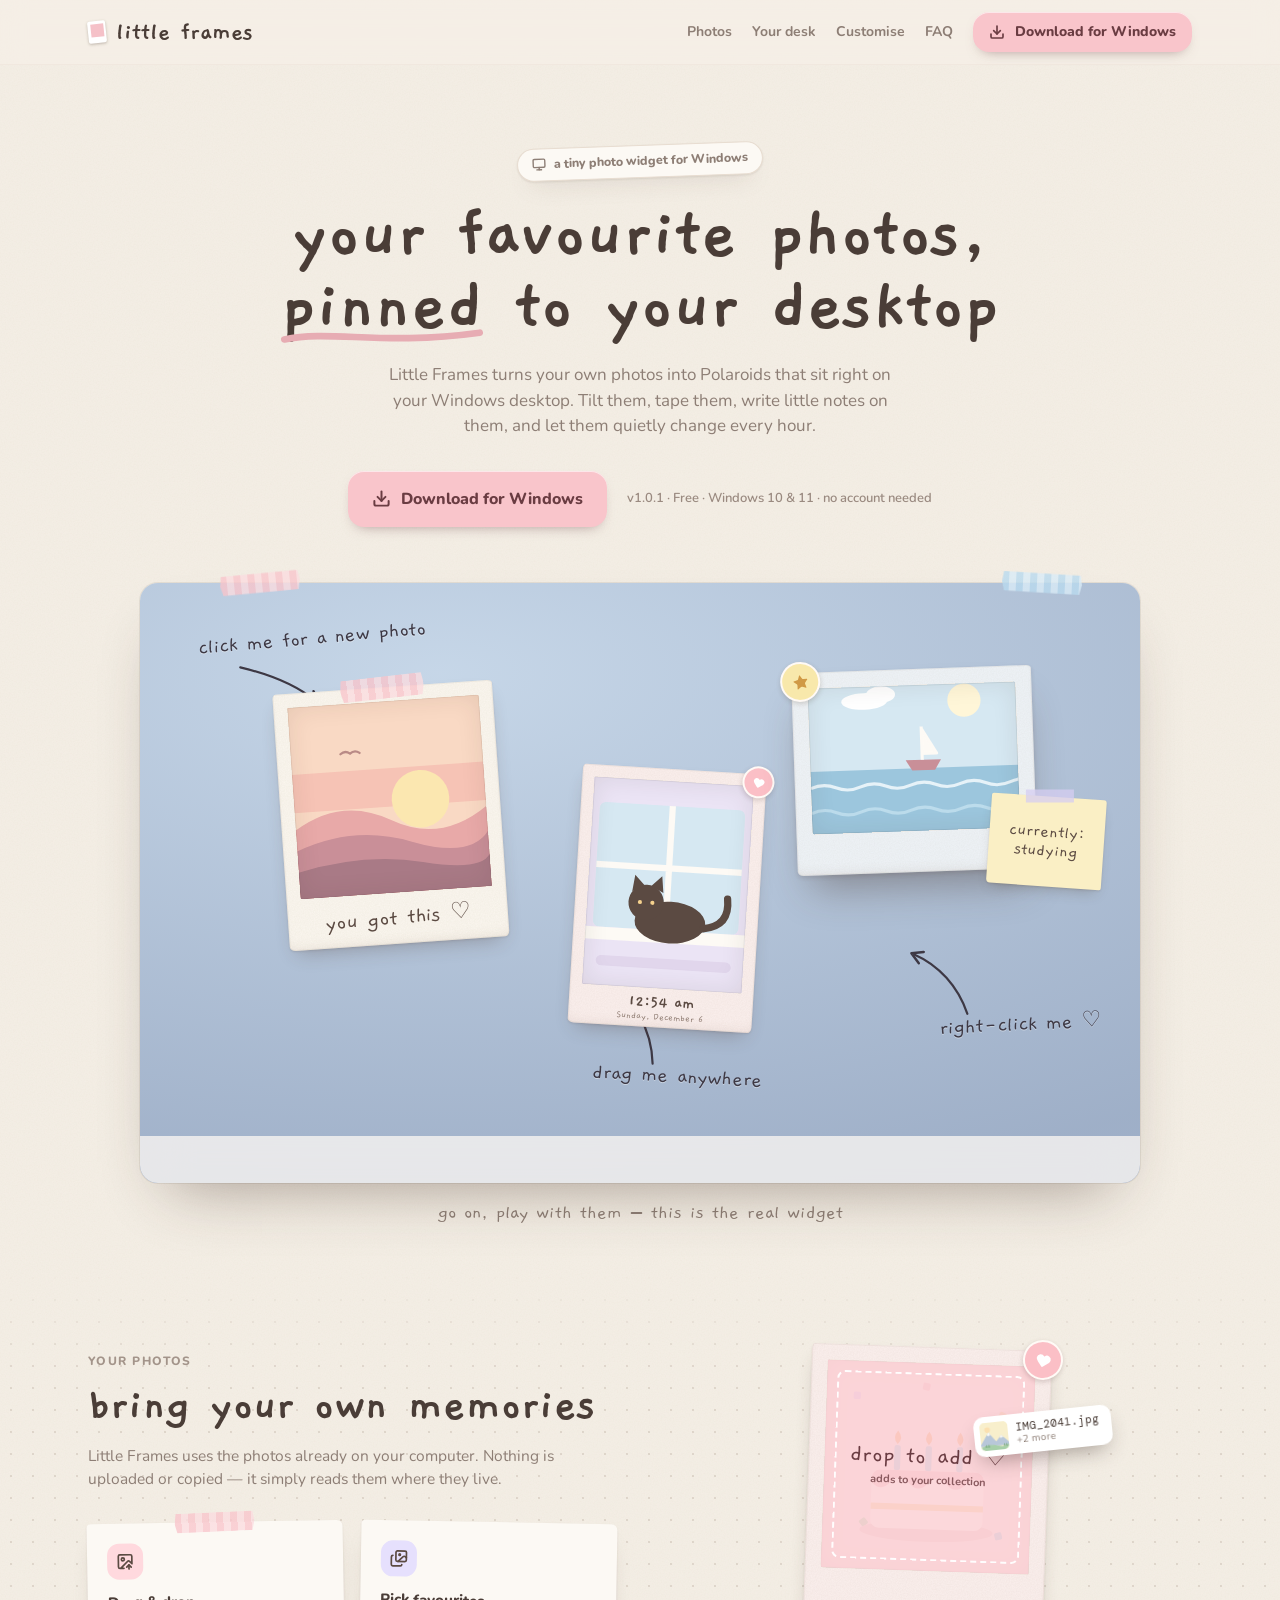
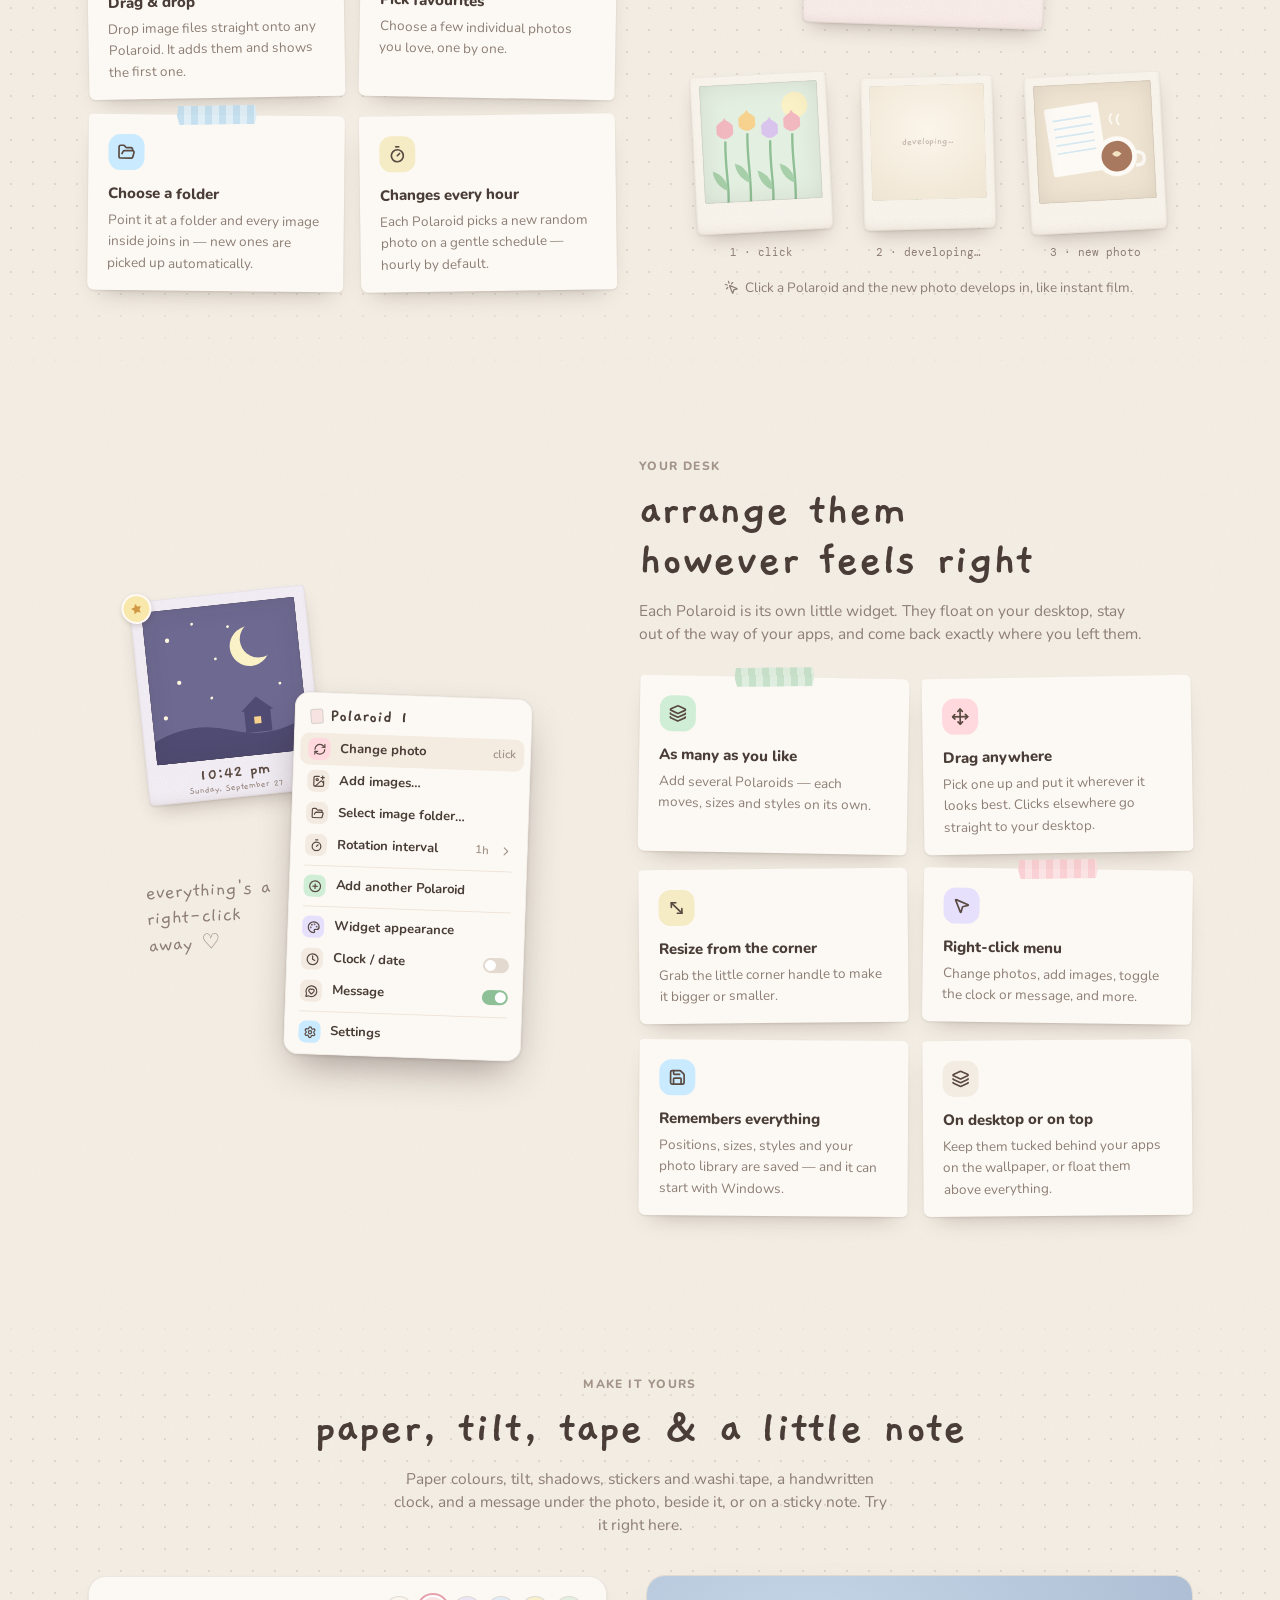
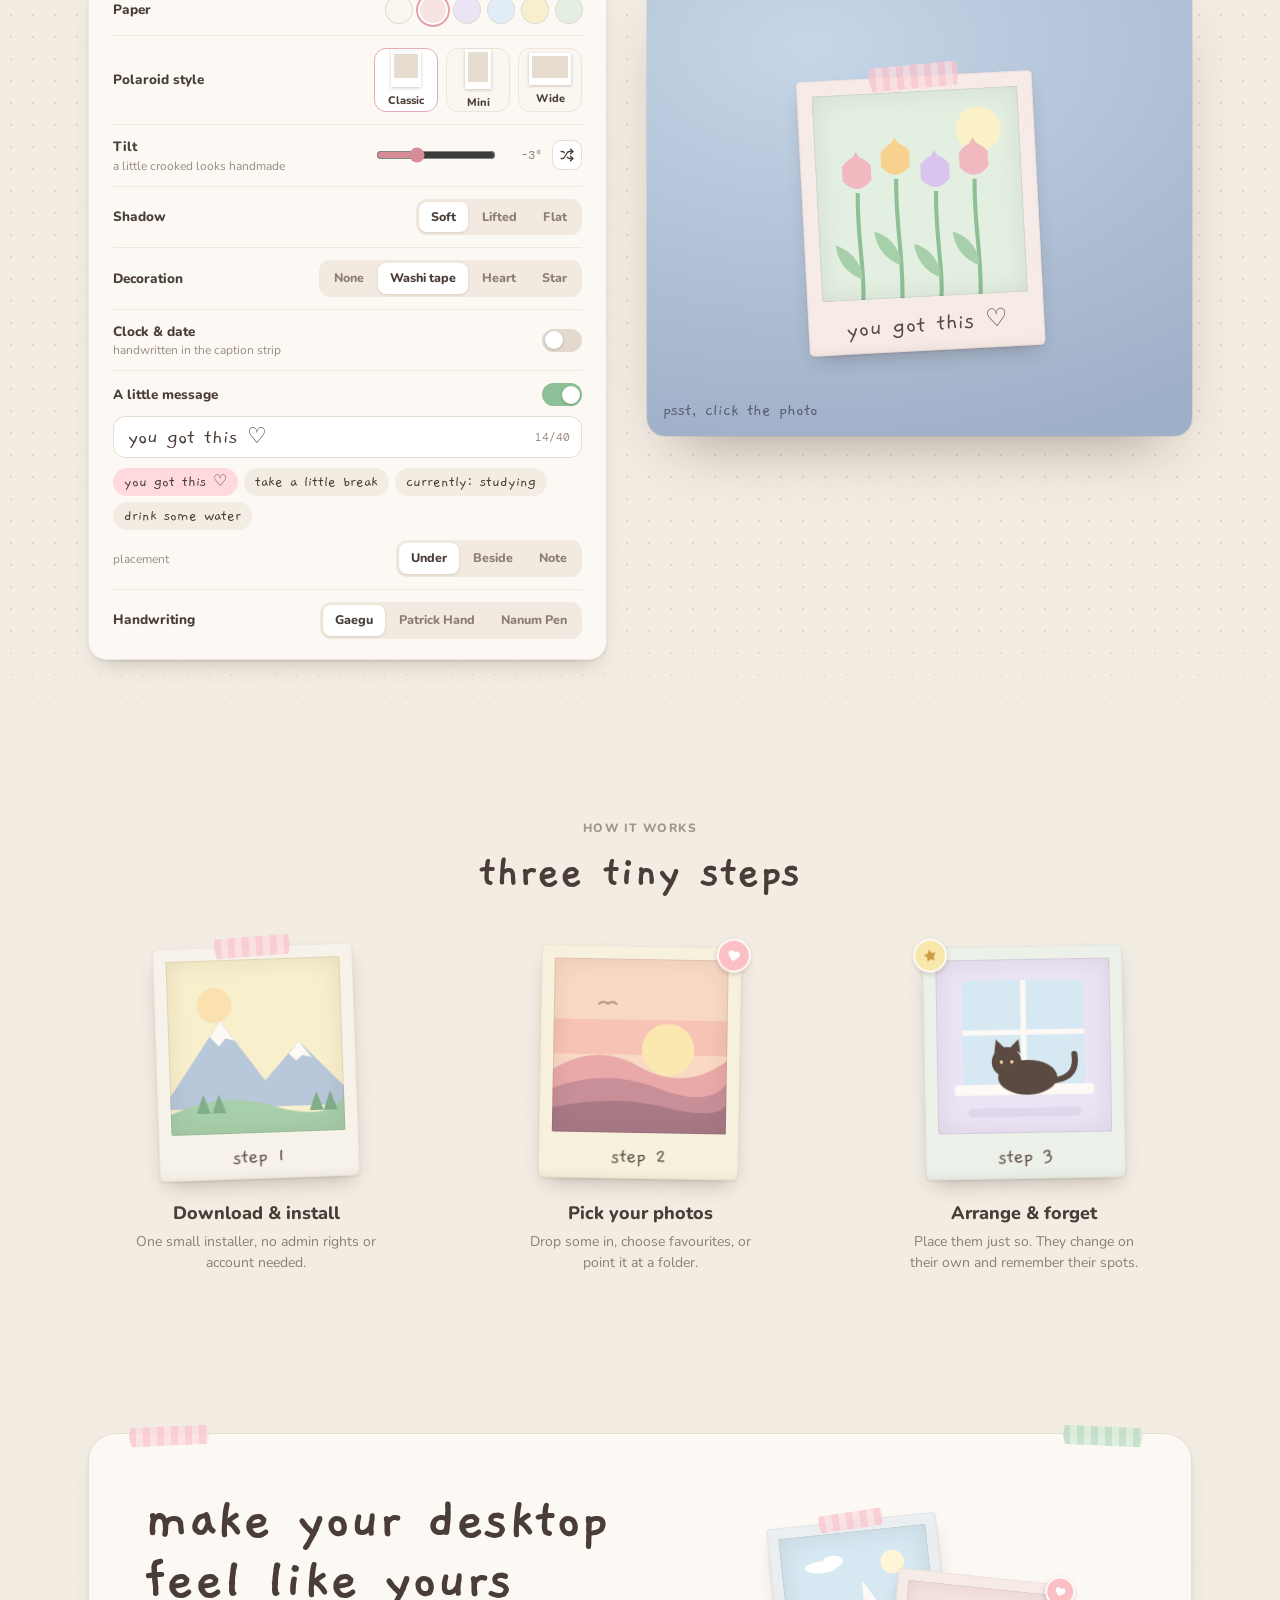
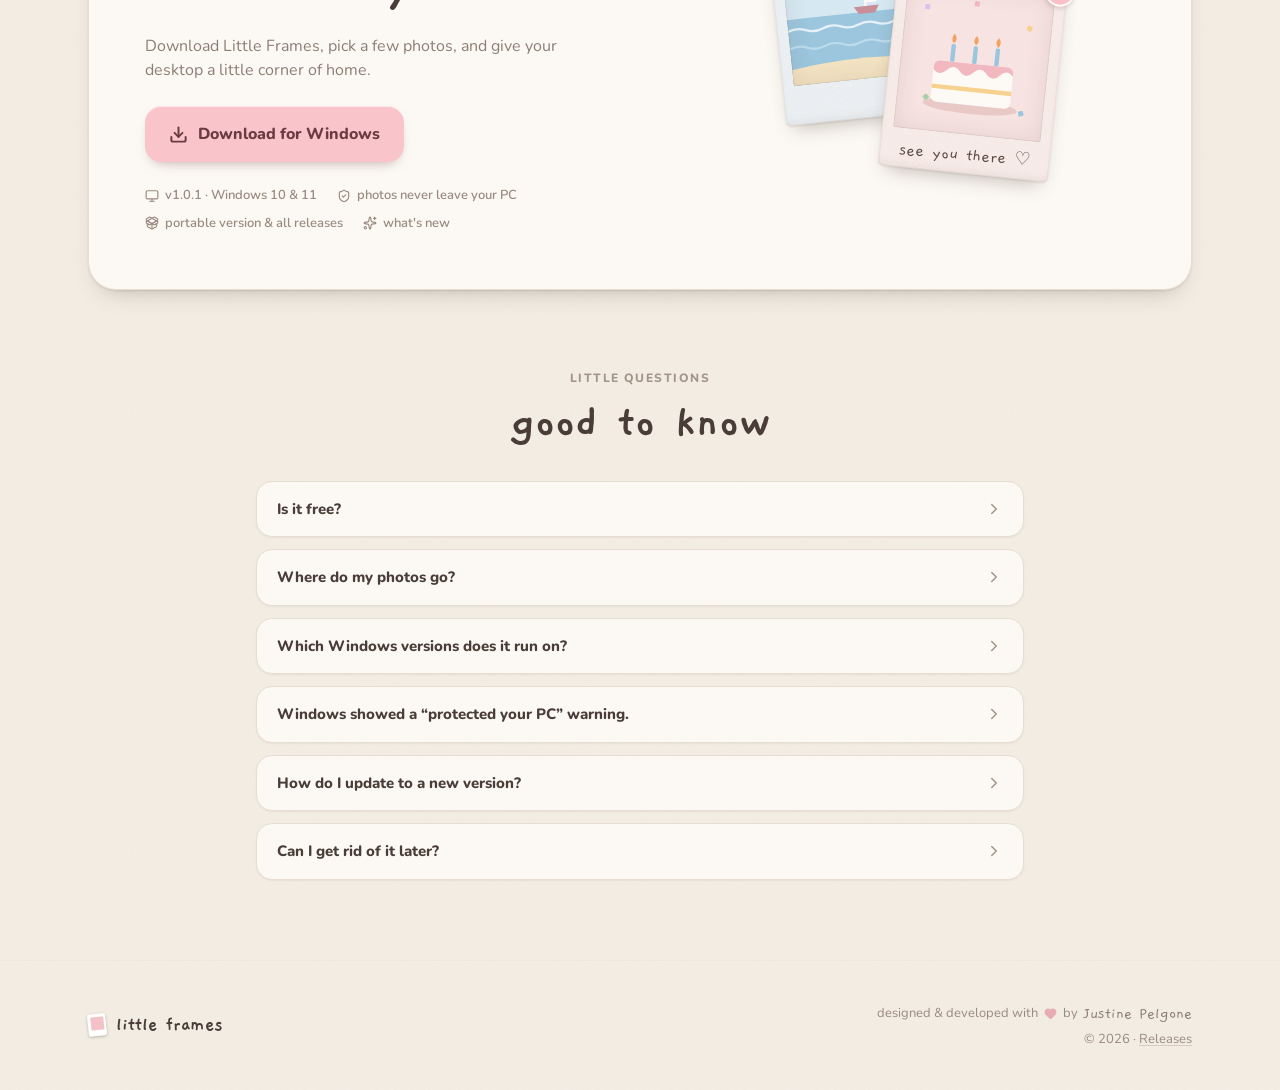
==== commit a9ffcc75: "Update website" ====
--- a/index.html
+++ b/index.html
@@ -66,7 +66,7 @@
   "author": { "@type": "Person", "name": "Justine Pelgone" }
 }
 </script>
-  <script type="module" crossorigin src="./assets/index-BpeplIY4.js"></script>
+  <script type="module" crossorigin src="./assets/index-CGoyLVYr.js"></script>
   <link rel="stylesheet" crossorigin href="./assets/index-DKFaafhn.css">
   <link rel="preload" as="font" type="font/woff2" href="./assets/gaegu-latin-700-normal-Cqd7nq5i.woff2" crossorigin="">
   <link rel="preload" as="font" type="font/woff2" href="./assets/nunito-latin-400-normal-r8SDr6Up.woff2" crossorigin="">
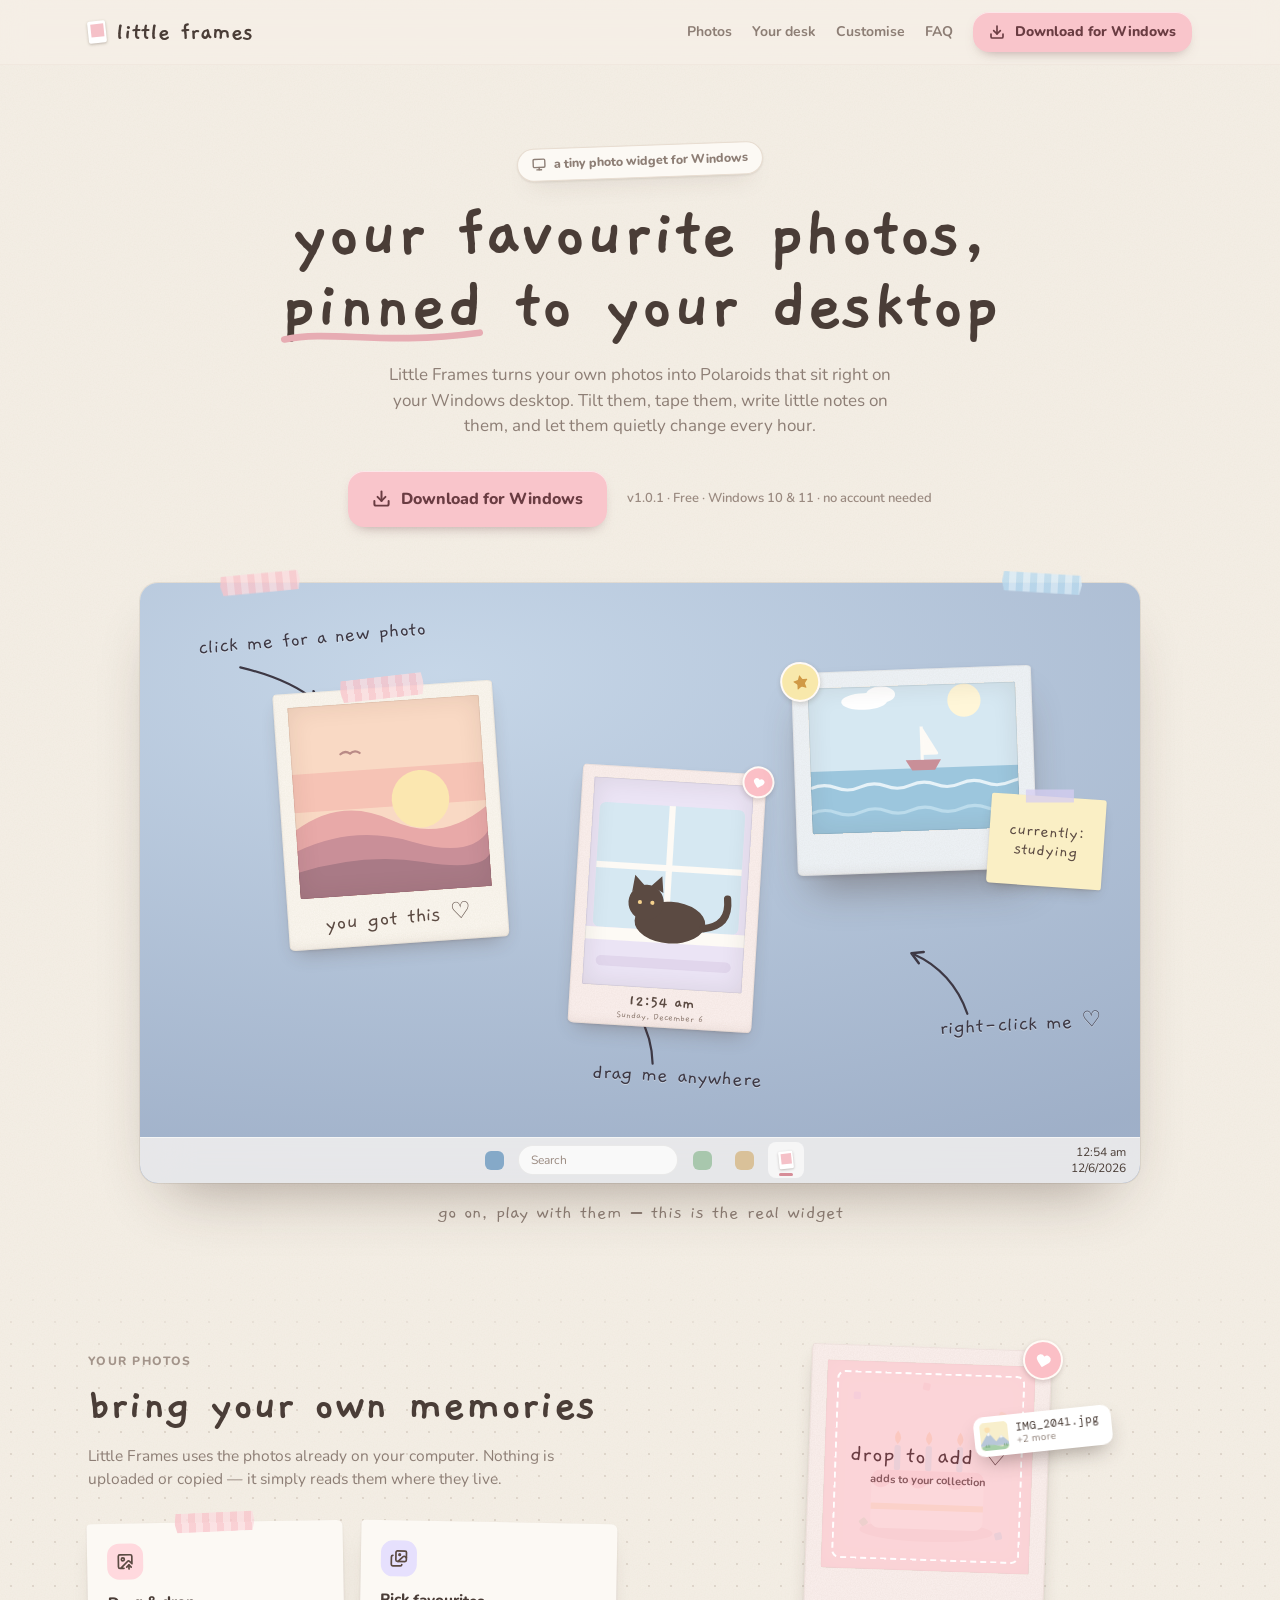
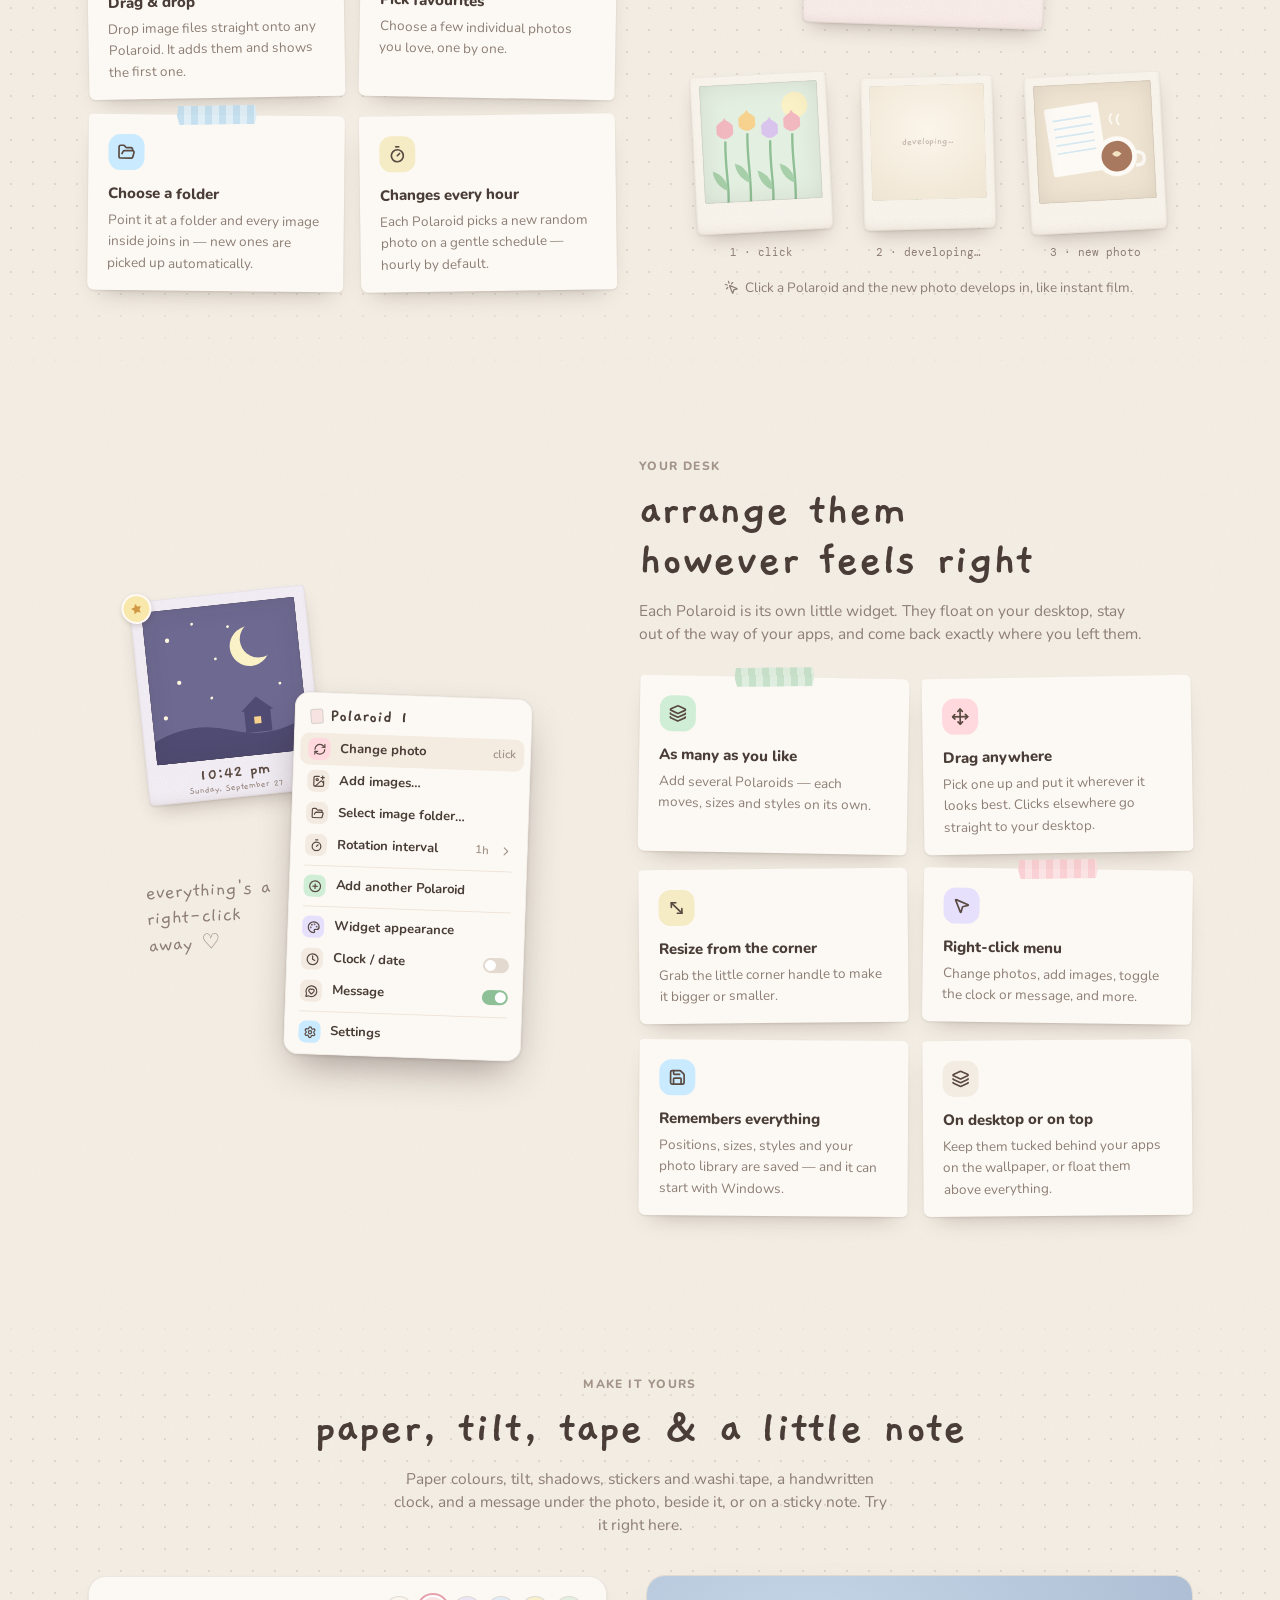
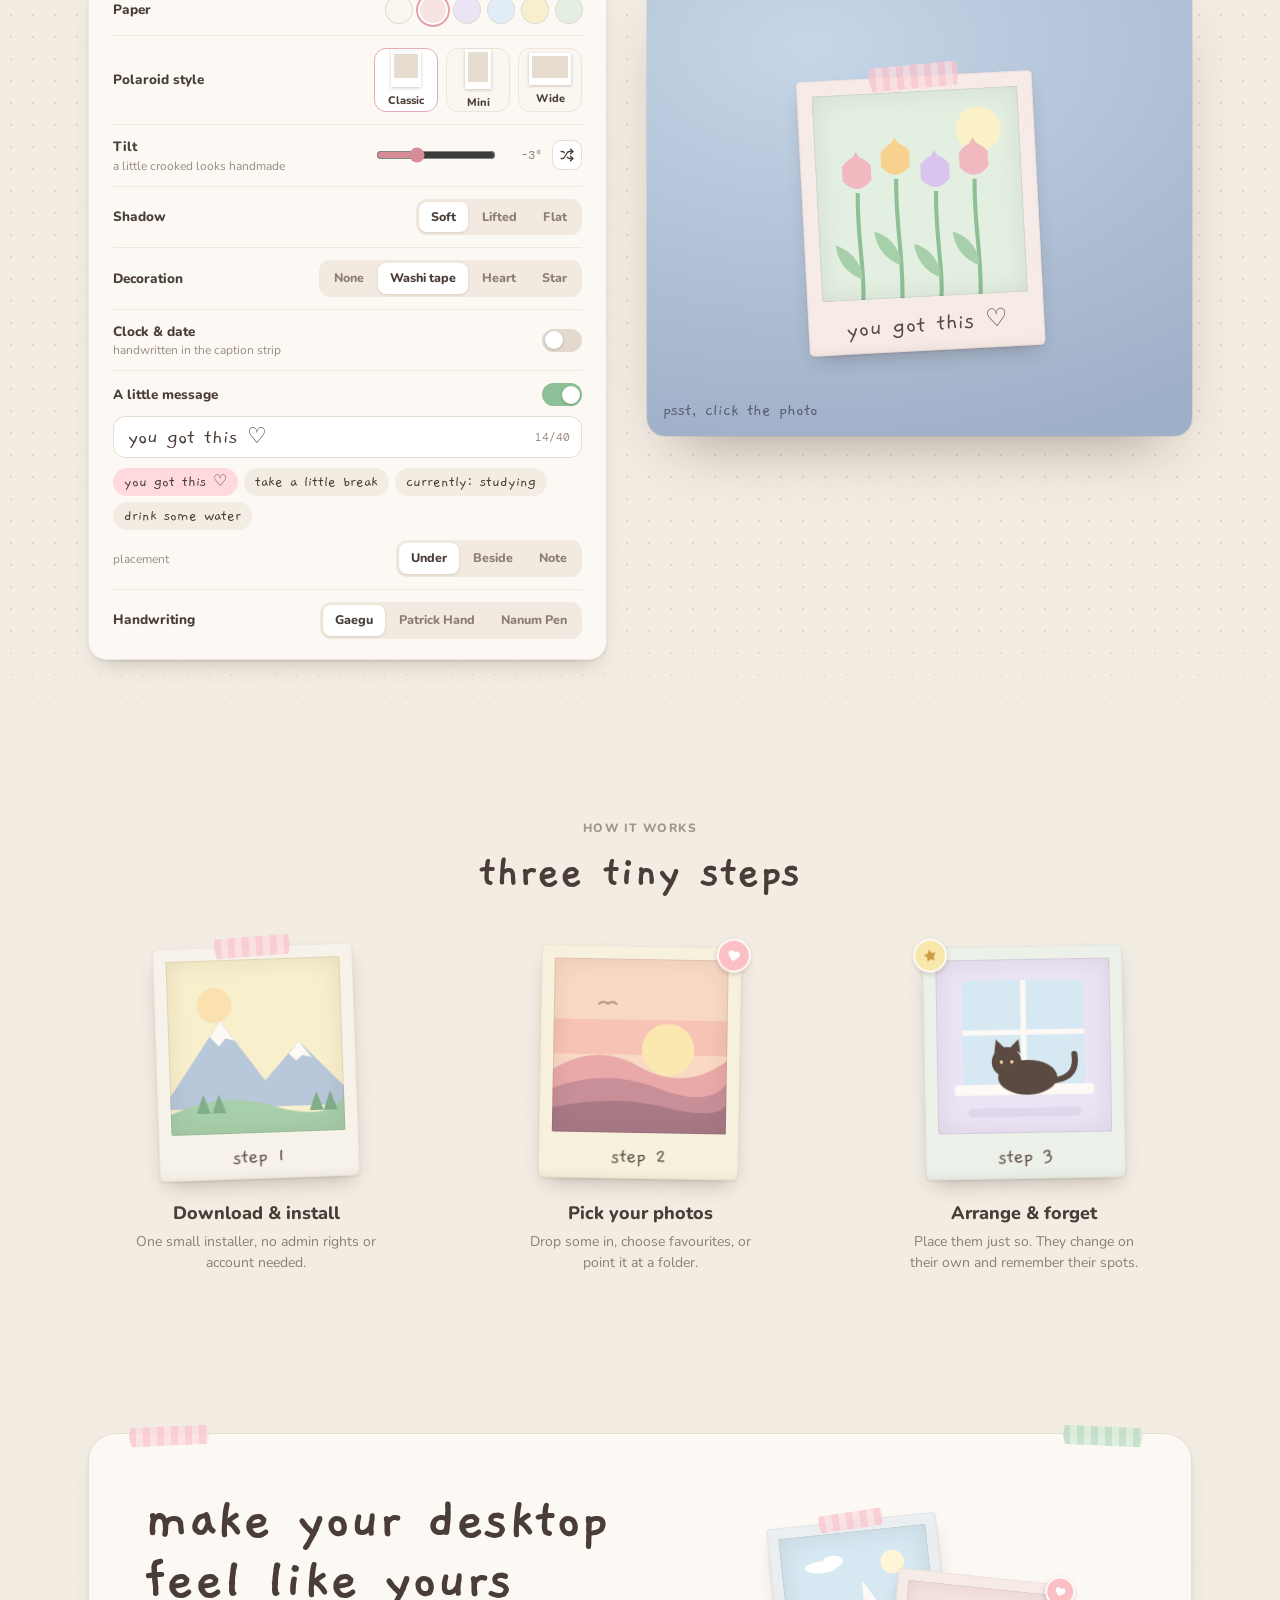
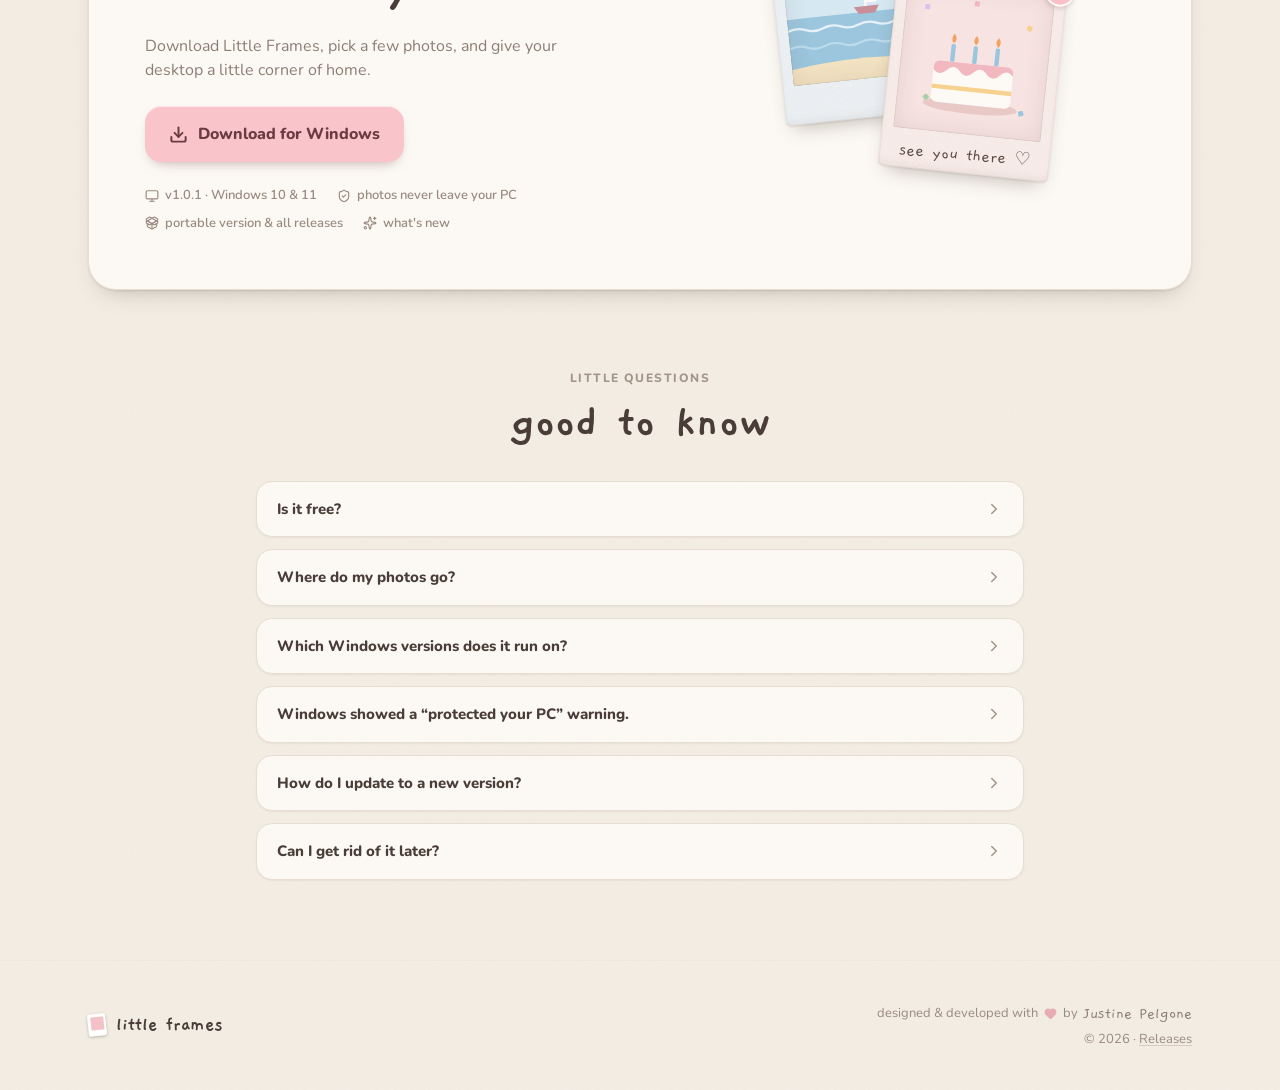
==== commit 74a562ef: "Update website" ====
--- a/index.html
+++ b/index.html
@@ -66,8 +66,8 @@
   "author": { "@type": "Person", "name": "Justine Pelgone" }
 }
 </script>
-  <script type="module" crossorigin src="./assets/index-CGoyLVYr.js"></script>
-  <link rel="stylesheet" crossorigin href="./assets/index-DKFaafhn.css">
+  <script type="module" crossorigin src="./assets/index-CTfrsb7G.js"></script>
+  <link rel="stylesheet" crossorigin href="./assets/index-Kun54kp2.css">
   <link rel="preload" as="font" type="font/woff2" href="./assets/gaegu-latin-700-normal-Cqd7nq5i.woff2" crossorigin="">
   <link rel="preload" as="font" type="font/woff2" href="./assets/nunito-latin-400-normal-r8SDr6Up.woff2" crossorigin="">
 </head>
--- a/assets/index-Kun54kp2.css
+++ b/assets/index-Kun54kp2.css
@@ -0,0 +1,2 @@
+/*! tailwindcss v4.3.3 | MIT License | https://tailwindcss.com */
+@layer properties{@supports (((-webkit-hyphens:none)) and (not (margin-trim:inline))) or ((-moz-orient:inline) and (not (color:rgb(from red r g b)))){*,:before,:after,::backdrop{--tw-translate-x:0;--tw-translate-y:0;--tw-translate-z:0;--tw-rotate-x:initial;--tw-rotate-y:initial;--tw-rotate-z:initial;--tw-skew-x:initial;--tw-skew-y:initial;--tw-border-style:solid;--tw-leading:initial;--tw-font-weight:initial;--tw-tracking:initial;--tw-shadow:0 0 #0000;--tw-shadow-color:initial;--tw-shadow-alpha:100%;--tw-inset-shadow:0 0 #0000;--tw-inset-shadow-color:initial;--tw-inset-shadow-alpha:100%;--tw-ring-color:initial;--tw-ring-shadow:0 0 #0000;--tw-inset-ring-color:initial;--tw-inset-ring-shadow:0 0 #0000;--tw-ring-inset:initial;--tw-ring-offset-width:0px;--tw-ring-offset-color:#fff;--tw-ring-offset-shadow:0 0 #0000;--tw-outline-style:solid;--tw-backdrop-blur:initial;--tw-backdrop-brightness:initial;--tw-backdrop-contrast:initial;--tw-backdrop-grayscale:initial;--tw-backdrop-hue-rotate:initial;--tw-backdrop-invert:initial;--tw-backdrop-opacity:initial;--tw-backdrop-saturate:initial;--tw-backdrop-sepia:initial;--tw-duration:initial;--tw-ease:initial}}}@layer theme{:root,:host{--font-sans:Nunito, sans-serif;--font-mono:"DM Mono", monospace;--color-white:#fff;--spacing:.25rem;--container-lg:32rem;--container-3xl:48rem;--container-6xl:72rem;--text-xs:.75rem;--text-xs--line-height:calc(1 / .75);--text-sm:.875rem;--text-sm--line-height:calc(1.25 / .875);--text-base:1rem;--text-base--line-height:calc(1.5 / 1);--text-lg:1.125rem;--text-lg--line-height:calc(1.75 / 1.125);--text-xl:1.25rem;--text-xl--line-height:calc(1.75 / 1.25);--text-3xl:1.875rem;--text-3xl--line-height:calc(2.25 / 1.875);--text-5xl:3rem;--text-5xl--line-height:1;--text-6xl:3.75rem;--text-6xl--line-height:1;--font-weight-semibold:600;--font-weight-bold:700;--font-weight-extrabold:800;--leading-tight:1.25;--leading-relaxed:1.625;--radius-sm:.25rem;--radius-md:.375rem;--radius-lg:.5rem;--radius-xl:.75rem;--radius-2xl:1rem;--ease-out:cubic-bezier(0, 0, .2, 1);--blur-md:12px;--blur-xl:24px;--default-transition-duration:.15s;--default-transition-timing-function:cubic-bezier(.4, 0, .2, 1);--default-font-family:var(--font-sans);--default-mono-font-family:var(--font-mono);--font-hand:Gaegu, "Patrick Hand", cursive;--color-ink:#4a3d37;--color-ink-soft:#5b4a42;--color-muted:#8d7e75;--color-faint:#9a8a80;--color-label:#a3948a;--color-page:#f5efe6;--color-panel:#fcf9f4;--color-rule:#efe6dc;--color-line:#f0e7dd;--color-edge:#e8ddd1;--color-card-edge:#eee4d9;--color-dash:#d9ccbf;--color-track:#f2eae0;--color-chip:#f3ece3;--color-hover:#f4ece3;--color-hover-soft:#f7f0e8;--color-menu-hover:#f4ebe1;--color-menu-rule:#efe5db;--color-menu-tint:#f3ebe1;--color-photo-well:#ebe3d7;--color-empty:#f1ebe1;--color-rose:oklch(80% .07 10);--color-rose-ring:oklch(78% .08 10);--color-rose-soft:oklch(92% .04 10);--color-rose-softer:oklch(92% .045 10);--color-rose-plus:oklch(90% .05 10);--color-rose-btn:oklch(87% .06 10);--color-rose-btn-hover:oklch(84% .07 10);--color-rose-deep:#a0555e;--color-rose-ink:#6a3c42;--color-rose-ink-soft:#8a5a5f;--color-rose-plus-ink:#7a4a4f;--color-logo:oklch(86% .06 10);--color-on:oklch(76% .08 150);--color-off:#e3d9ce;--color-sky-tint:oklch(92% .045 235);--color-sage-tint:oklch(92% .045 150);--color-lilac-tint:oklch(92% .04 295);--color-butter-tint:oklch(94% .05 95);--color-note:oklch(95% .055 95);--ease-springy:cubic-bezier(.3, 1.5, .5, 1)}}@layer base{*,:after,:before,::backdrop{box-sizing:border-box;border:0 solid;margin:0;padding:0}::file-selector-button{box-sizing:border-box;border:0 solid;margin:0;padding:0}html,:host{-webkit-text-size-adjust:100%;tab-size:4;line-height:1.5;font-family:var(--default-font-family,-apple-system, BlinkMacSystemFont, "Segoe UI", Roboto, "Helvetica Neue", "Noto Sans", Arial, sans-serif, "Apple Color Emoji", "Segoe UI Emoji", "Segoe UI Symbol", "Noto Color Emoji");font-feature-settings:var(--default-font-feature-settings,normal);font-variation-settings:var(--default-font-variation-settings,normal);-webkit-tap-highlight-color:transparent}hr{height:0;color:inherit;border-top-width:1px}abbr:where([title]){-webkit-text-decoration:underline dotted;text-decoration:underline dotted}h1,h2,h3,h4,h5,h6{font-size:inherit;font-weight:inherit}a{color:inherit;-webkit-text-decoration:inherit;-webkit-text-decoration:inherit;-webkit-text-decoration:inherit;-webkit-text-decoration:inherit;text-decoration:inherit}b,strong{font-weight:bolder}code,kbd,samp,pre{font-family:var(--default-mono-font-family,ui-monospace, SFMono-Regular, Menlo, Monaco, Consolas, "Liberation Mono", "Courier New", monospace);font-feature-settings:var(--default-mono-font-feature-settings,normal);font-variation-settings:var(--default-mono-font-variation-settings,normal);font-size:1em}small{font-size:80%}sub,sup{vertical-align:baseline;font-size:75%;line-height:0;position:relative}sub{bottom:-.25em}sup{top:-.5em}table{text-indent:0;border-color:inherit;border-collapse:collapse}:-moz-focusring:where(:not(iframe)){outline:auto}progress{vertical-align:baseline}summary{display:list-item}ol,ul,menu{list-style:none}img,svg,video,canvas,audio,iframe,embed,object{vertical-align:middle;display:block}img,video{max-width:100%;height:auto}button,input,select,optgroup,textarea{font:inherit;font-feature-settings:inherit;font-variation-settings:inherit;letter-spacing:inherit;color:inherit;opacity:1;background-color:#0000;border-radius:0}::file-selector-button{font:inherit;font-feature-settings:inherit;font-variation-settings:inherit;letter-spacing:inherit;color:inherit;opacity:1;background-color:#0000;border-radius:0}:where(select:is([multiple],[size])) optgroup{font-weight:bolder}:where(select:is([multiple],[size])) optgroup option{padding-inline-start:20px}::file-selector-button{margin-inline-end:4px}::placeholder{opacity:1}@supports (not ((-webkit-appearance:-apple-pay-button))) or (contain-intrinsic-size:1px){::placeholder{color:currentColor}@supports (color:color-mix(in lab, red, red)){::placeholder{color:color-mix(in oklab, currentcolor 50%, transparent)}}}textarea{resize:vertical}::-webkit-search-decoration{-webkit-appearance:none}::-webkit-date-and-time-value{min-height:1lh;text-align:inherit}::-webkit-datetime-edit{display:inline-flex}::-webkit-datetime-edit-fields-wrapper{padding:0}::-webkit-datetime-edit{padding-block:0}::-webkit-datetime-edit-year-field{padding-block:0}::-webkit-datetime-edit-month-field{padding-block:0}::-webkit-datetime-edit-day-field{padding-block:0}::-webkit-datetime-edit-hour-field{padding-block:0}::-webkit-datetime-edit-minute-field{padding-block:0}::-webkit-datetime-edit-second-field{padding-block:0}::-webkit-datetime-edit-millisecond-field{padding-block:0}::-webkit-datetime-edit-meridiem-field{padding-block:0}::-webkit-calendar-picker-indicator{line-height:1}:-moz-ui-invalid{box-shadow:none}button,input:where([type=button],[type=reset],[type=submit]){appearance:button}::file-selector-button{appearance:button}::-webkit-inner-spin-button{height:auto}::-webkit-outer-spin-button{height:auto}[hidden]:where(:not([hidden=until-found])){display:none!important}html{--lightningcss-light:initial;--lightningcss-dark: ;color-scheme:light only;scroll-behavior:smooth;-webkit-font-smoothing:antialiased}body{font-family:var(--font-sans);color:var(--color-ink);background-color:var(--color-page);background-image:url("data:image/svg+xml,%3Csvg xmlns=%22http://www.w3.org/2000/svg%22 width=%22220%22 height=%22220%22%3E%3Cfilter id=%22n%22%3E%3CfeTurbulence type=%22fractalNoise%22 baseFrequency=%22.75%22 numOctaves=%222%22 stitchTiles=%22stitch%22/%3E%3CfeColorMatrix values=%220 0 0 0 .42 0 0 0 0 .34 0 0 0 0 .26 0 0 0 .07 0%22/%3E%3C/filter%3E%3Crect width=%22100%25%22 height=%22100%25%22 filter=%22url(%23n)%22/%3E%3C/svg%3E");margin:0;line-height:1.5}::selection{background:var(--color-rose-soft)}input[type=range]{accent-color:oklch(72% .09 10)}:focus-visible{outline:2px dashed var(--color-rose-deep);outline-offset:3px;border-radius:6px}}@layer components;@layer utilities{.pointer-events-none{pointer-events:none}.visible{visibility:visible}.sr-only{clip-path:inset(50%);white-space:nowrap;border-width:0;width:1px;height:1px;margin:-1px;padding:0;position:absolute;overflow:hidden}.absolute{position:absolute}.fixed{position:fixed}.relative{position:relative}.static{position:static}.sticky{position:sticky}.inset-0{inset:0}.inset-x-0{inset-inline:0}.-top-2{top:calc(var(--spacing) * -2)}.-top-2\.5{top:calc(var(--spacing) * -2.5)}.-top-\[7px\]{top:-7px}.top-0{top:0}.top-0\.5{top:calc(var(--spacing) * .5)}.top-1\/2{top:50%}.top-2{top:calc(var(--spacing) * 2)}.top-4{top:calc(var(--spacing) * 4)}.top-16{top:calc(var(--spacing) * 16)}.top-\[2\.5px\]{top:2.5px}.top-\[40\%\]{top:40%}.top-\[118px\]{top:118px}.top-\[300px\]{top:300px}.-right-4{right:calc(var(--spacing) * -4)}.-right-\[9px\]{right:-9px}.right-3{right:calc(var(--spacing) * 3)}.right-3\.5{right:calc(var(--spacing) * 3.5)}.right-12{right:calc(var(--spacing) * 12)}.right-\[10\%\]{right:10%}.-bottom-1{bottom:calc(var(--spacing) * -1)}.-bottom-\[9px\]{bottom:-9px}.bottom-0{bottom:0}.bottom-0\.5{bottom:calc(var(--spacing) * .5)}.bottom-3{bottom:calc(var(--spacing) * 3)}.left-0{left:0}.left-0\.5{left:calc(var(--spacing) * .5)}.left-1\/2{left:50%}.left-2{left:calc(var(--spacing) * 2)}.left-4{left:calc(var(--spacing) * 4)}.left-10{left:calc(var(--spacing) * 10)}.left-28{left:calc(var(--spacing) * 28)}.left-\[2\.5px\]{left:2.5px}.left-\[12\%\]{left:12%}.left-\[13px\]{left:13px}.left-\[19\.5px\]{left:19.5px}.left-\[150px\]{left:150px}.-z-10{z-index:calc(10 * -1)}.z-10{z-index:10}.z-50{z-index:50}.z-\[90\]{z-index:90}.z-\[100\]{z-index:100}.order-1{order:1}.order-2{order:2}.container{width:100%}@media (width>=40rem){.container{max-width:40rem}}@media (width>=48rem){.container{max-width:48rem}}@media (width>=64rem){.container{max-width:64rem}}@media (width>=80rem){.container{max-width:80rem}}@media (width>=96rem){.container{max-width:96rem}}.m-0{margin:0}.mx-2{margin-inline:calc(var(--spacing) * 2)}.mx-auto{margin-inline:auto}.my-1{margin-block:var(--spacing)}.mt-2{margin-top:calc(var(--spacing) * 2)}.mt-4{margin-top:calc(var(--spacing) * 4)}.mt-5{margin-top:calc(var(--spacing) * 5)}.mt-8{margin-top:calc(var(--spacing) * 8)}.mt-14{margin-top:calc(var(--spacing) * 14)}.mt-20{margin-top:calc(var(--spacing) * 20)}.mb-0\.5{margin-bottom:calc(var(--spacing) * .5)}.mb-1{margin-bottom:var(--spacing)}.mb-3{margin-bottom:calc(var(--spacing) * 3)}.mb-5{margin-bottom:calc(var(--spacing) * 5)}.mb-8{margin-bottom:calc(var(--spacing) * 8)}.-ml-1{margin-left:calc(var(--spacing) * -1)}.box-content{box-sizing:content-box}.block{display:block}.flex{display:flex}.grid{display:grid}.hidden{display:none}.inline{display:inline}.inline-block{display:inline-block}.inline-flex{display:inline-flex}.size-7{width:calc(var(--spacing) * 7);height:calc(var(--spacing) * 7)}.size-9{width:calc(var(--spacing) * 9);height:calc(var(--spacing) * 9)}.size-\[11px\]{width:11px;height:11px}.size-\[18px\]{width:18px;height:18px}.size-\[19px\]{width:19px;height:19px}.size-\[22px\]{width:22px;height:22px}.size-\[26px\]{width:26px;height:26px}.size-\[30px\]{width:30px;height:30px}.size-\[64px\]{width:64px;height:64px}.size-full{width:100%;height:100%}.h-4{height:calc(var(--spacing) * 4)}.h-5{height:calc(var(--spacing) * 5)}.h-6{height:calc(var(--spacing) * 6)}.h-7{height:calc(var(--spacing) * 7)}.h-8{height:calc(var(--spacing) * 8)}.h-9{height:calc(var(--spacing) * 9)}.h-10{height:calc(var(--spacing) * 10)}.h-14{height:calc(var(--spacing) * 14)}.h-16{height:calc(var(--spacing) * 16)}.h-92{height:calc(var(--spacing) * 92)}.h-\[3px\]{height:3px}.h-\[13px\]{height:13px}.h-\[15px\]{height:15px}.h-\[22px\]{height:22px}.h-\[23px\]{height:23px}.h-\[30px\]{height:30px}.h-\[34px\]{height:34px}.h-\[42px\]{height:42px}.h-\[300px\]{height:300px}.h-\[520px\]{height:520px}.h-px{height:1px}.min-h-\[460px\]{min-height:460px}.w-3\.5{width:calc(var(--spacing) * 3.5)}.w-9{width:calc(var(--spacing) * 9)}.w-10{width:calc(var(--spacing) * 10)}.w-16{width:calc(var(--spacing) * 16)}.w-20{width:calc(var(--spacing) * 20)}.w-40{width:calc(var(--spacing) * 40)}.w-\[11px\]{width:11px}.w-\[18px\]{width:18px}.w-\[26px\]{width:26px}.w-\[30px\]{width:30px}.w-\[42\%\]{width:42%}.w-\[42px\]{width:42px}.w-\[120px\]{width:120px}.w-\[150px\]{width:150px}.w-\[228px\]{width:228px}.w-\[238px\]{width:238px}.w-\[290px\]{width:290px}.w-\[400px\]{width:400px}.w-full{width:100%}.max-w-3xl{max-width:var(--container-3xl)}.max-w-6xl{max-width:var(--container-6xl)}.max-w-\[30ch\]{max-width:30ch}.max-w-\[46ch\]{max-width:46ch}.max-w-\[52ch\]{max-width:52ch}.max-w-\[56ch\]{max-width:56ch}.max-w-\[140px\]{max-width:140px}.max-w-\[400px\]{max-width:400px}.max-w-full{max-width:100%}.max-w-lg{max-width:var(--container-lg)}.flex-1{flex:1}.flex-none{flex:none}.origin-\[50\%_45\%\]{transform-origin:50% 45%}.origin-top-left{transform-origin:0 0}.-translate-x-1\/2{--tw-translate-x:calc(calc(1 / 2 * 100%) * -1);translate:var(--tw-translate-x) var(--tw-translate-y)}.-translate-y-1\/2{--tw-translate-y:calc(calc(1 / 2 * 100%) * -1);translate:var(--tw-translate-x) var(--tw-translate-y)}.scale-\[\.8\]{scale:.8}.-rotate-1{rotate:-1deg}.-rotate-2{rotate:-2deg}.-rotate-3{rotate:-3deg}.-rotate-4{rotate:-4deg}.-rotate-6{rotate:-6deg}.-rotate-10{rotate:-10deg}.-rotate-\[\.5deg\]{rotate:-.5deg}.-rotate-\[\.6deg\]{rotate:-.6deg}.-rotate-\[\.8deg\]{rotate:-.8deg}.-rotate-\[1\.2deg\]{rotate:-1.2deg}.-rotate-\[1\.5deg\]{rotate:-1.5deg}.rotate-1{rotate:1deg}.rotate-2{rotate:2deg}.rotate-3{rotate:3deg}.rotate-4{rotate:4deg}.rotate-6{rotate:6deg}.rotate-12{rotate:12deg}.rotate-\[\.4deg\]{rotate:.4deg}.rotate-\[\.6deg\]{rotate:.6deg}.rotate-\[\.8deg\]{rotate:.8deg}.transform{transform:var(--tw-rotate-x,) var(--tw-rotate-y,) var(--tw-rotate-z,) var(--tw-skew-x,) var(--tw-skew-y,)}.cursor-default{cursor:default}.cursor-grab{cursor:grab}.cursor-nwse-resize{cursor:nwse-resize}.cursor-pointer{cursor:pointer}.touch-none{touch-action:none}.resize{resize:both}.scroll-mt-20{scroll-margin-top:calc(var(--spacing) * 20)}.scroll-mt-24{scroll-margin-top:calc(var(--spacing) * 24)}.list-none{list-style-type:none}.flex-col{flex-direction:column}.flex-wrap{flex-wrap:wrap}.items-center{align-items:center}.items-end{align-items:flex-end}.items-start{align-items:flex-start}.justify-between{justify-content:space-between}.justify-center{justify-content:center}.justify-start{justify-content:flex-start}.gap-0\.5{gap:calc(var(--spacing) * .5)}.gap-1{gap:var(--spacing)}.gap-1\.5{gap:calc(var(--spacing) * 1.5)}.gap-2{gap:calc(var(--spacing) * 2)}.gap-2\.5{gap:calc(var(--spacing) * 2.5)}.gap-3{gap:calc(var(--spacing) * 3)}.gap-4{gap:calc(var(--spacing) * 4)}.gap-5{gap:calc(var(--spacing) * 5)}.gap-6{gap:calc(var(--spacing) * 6)}.gap-8{gap:calc(var(--spacing) * 8)}.gap-10{gap:calc(var(--spacing) * 10)}.gap-12{gap:calc(var(--spacing) * 12)}.gap-px{gap:1px}.gap-x-4{column-gap:calc(var(--spacing) * 4)}.gap-x-5{column-gap:calc(var(--spacing) * 5)}.gap-y-2{row-gap:calc(var(--spacing) * 2)}.gap-y-2\.5{row-gap:calc(var(--spacing) * 2.5)}.overflow-hidden{overflow:hidden}.overflow-visible{overflow:visible}.paper-radius{border-radius:3px 5px 4px 6px/5px 3px 6px 4px}.rounded-2xl{border-radius:var(--radius-2xl)}.rounded-\[1\.5px\]{border-radius:1.5px}.rounded-\[1\.5px_2px_1\.5px_2\.5px\]{border-radius:1.5px 2px 1.5px 2.5px}.rounded-\[2px\]{border-radius:2px}.rounded-\[2px_3px_2px_4px\]{border-radius:2px 3px 2px 4px}.rounded-\[4px_6px_5px_7px\]{border-radius:4px 6px 5px 7px}.rounded-\[5px\]{border-radius:5px}.rounded-\[7px\]{border-radius:7px}.rounded-\[9px\]{border-radius:9px}.rounded-\[10px\]{border-radius:10px}.rounded-\[11px\]{border-radius:11px}.rounded-\[14px\]{border-radius:14px}.rounded-\[15px\]{border-radius:15px}.rounded-\[18px\]{border-radius:18px}.rounded-\[28px\]{border-radius:28px}.rounded-full{border-radius:2147483647px}.rounded-lg{border-radius:var(--radius-lg)}.rounded-md{border-radius:var(--radius-md)}.rounded-sm{border-radius:var(--radius-sm)}.rounded-xl{border-radius:var(--radius-xl)}.border{border-style:var(--tw-border-style);border-width:1px}.border-2{border-style:var(--tw-border-style);border-width:2px}.border-\[1\.5px\]{border-style:var(--tw-border-style);border-width:1.5px}.border-\[2\.5px\]{border-style:var(--tw-border-style);border-width:2.5px}.border-t{border-top-style:var(--tw-border-style);border-top-width:1px}.border-b{border-bottom-style:var(--tw-border-style);border-bottom-width:1px}.border-dashed{--tw-border-style:dashed;border-style:dashed}.border-\[\#fffaf6\]{border-color:#fffaf6}.border-\[rgba\(60\,40\,30\,\.08\)\]{border-color:#3c281e14}.border-\[rgba\(90\,60\,50\,\.1\)\]{border-color:#5a3c321a}.border-\[rgba\(90\,60\,50\,\.09\)\]{border-color:#5a3c3217}.border-\[rgba\(110\,85\,75\,\.3\)\]{border-color:#6e554b4d}.border-card-edge{border-color:var(--color-card-edge)}.border-edge{border-color:var(--color-edge)}.border-line{border-color:var(--color-line)}.border-rose{border-color:var(--color-rose)}.border-rule{border-color:var(--color-rule)}.border-rule\/70{border-color:#efe6dcb3}@supports (color:color-mix(in lab, red, red)){.border-rule\/70{border-color:color-mix(in oklab, var(--color-rule) 70%, transparent)}}.border-white\/55{border-color:#ffffff8c}@supports (color:color-mix(in lab, red, red)){.border-white\/55{border-color:color-mix(in oklab, var(--color-white) 55%, transparent)}}.border-white\/95{border-color:#fffffff2}@supports (color:color-mix(in lab, red, red)){.border-white\/95{border-color:color-mix(in oklab, var(--color-white) 95%, transparent)}}.bg-\[\#e6ddd0\]{background-color:#e6ddd0}.bg-\[\#f7e4e2\]{background-color:#f7e4e2}.bg-\[\#faf6f0\]{background-color:#faf6f0}.bg-\[\#fffaf5\]{background-color:#fffaf5}.bg-\[oklch\(0\.8_0\.05_150\)\]{background-color:oklch(80% .05 150)}.bg-\[oklch\(0\.72_0\.06_245\)\]{background-color:oklch(72% .06 245)}.bg-\[oklch\(0\.72_0\.09_10\)\]{background-color:oklch(72% .09 10)}.bg-\[oklch\(0\.82_0\.06_80\)\]{background-color:oklch(82% .06 80)}.bg-\[oklch\(0\.86_0\.07_10\)\]{background-color:oklch(86% .07 10)}.bg-\[oklch\(0\.93_0\.08_95\)\]{background-color:oklch(93% .08 95)}.bg-\[rgba\(250\,247\,242\,\.78\)\]{background-color:#faf7f2c7}.bg-butter-tint{background-color:var(--color-butter-tint)}.bg-chip{background-color:var(--color-chip)}.bg-empty{background-color:var(--color-empty)}.bg-lilac-tint{background-color:var(--color-lilac-tint)}.bg-logo{background-color:var(--color-logo)}.bg-menu-hover{background-color:var(--color-menu-hover)}.bg-menu-rule{background-color:var(--color-menu-rule)}.bg-menu-tint{background-color:var(--color-menu-tint)}.bg-note{background-color:var(--color-note)}.bg-off{background-color:var(--color-off)}.bg-on{background-color:var(--color-on)}.bg-page\/80{background-color:#f5efe6cc}@supports (color:color-mix(in lab, red, red)){.bg-page\/80{background-color:color-mix(in oklab, var(--color-page) 80%, transparent)}}.bg-panel{background-color:var(--color-panel)}.bg-photo-well{background-color:var(--color-photo-well)}.bg-rose-btn{background-color:var(--color-rose-btn)}.bg-rose-plus{background-color:var(--color-rose-plus)}.bg-rose-softer{background-color:var(--color-rose-softer)}.bg-sage-tint{background-color:var(--color-sage-tint)}.bg-sky-tint{background-color:var(--color-sky-tint)}.bg-track{background-color:var(--color-track)}.bg-white{background-color:var(--color-white)}.bg-white\/60{background-color:#fff9}@supports (color:color-mix(in lab, red, red)){.bg-white\/60{background-color:color-mix(in oklab, var(--color-white) 60%, transparent)}}.bg-white\/75{background-color:#ffffffbf}@supports (color:color-mix(in lab, red, red)){.bg-white\/75{background-color:color-mix(in oklab, var(--color-white) 75%, transparent)}}.dotted{background-image:radial-gradient(#785f5029 1px,#0000 1.4px);background-size:22px 22px}.paper-grain{background-image:url("data:image/svg+xml,%3Csvg xmlns=%22http://www.w3.org/2000/svg%22 width=%22180%22 height=%22180%22%3E%3Cfilter id=%22n%22%3E%3CfeTurbulence type=%22fractalNoise%22 baseFrequency=%22.8%22 numOctaves=%222%22 stitchTiles=%22stitch%22/%3E%3CfeColorMatrix values=%220 0 0 0 .42 0 0 0 0 .34 0 0 0 0 .26 0 0 0 .11 0%22/%3E%3C/filter%3E%3Crect width=%22100%25%22 height=%22100%25%22 filter=%22url(%23n)%22/%3E%3C/svg%3E")}.\[mask-image\:linear-gradient\(transparent\,black_12\%\,black_88\%\,transparent\)\]{-webkit-mask-image:linear-gradient(#0000,#000 12% 88%,#0000);mask-image:linear-gradient(#0000,#000 12% 88%,#0000)}.\[mask-image\:linear-gradient\(transparent\,black_15\%\,black_85\%\,transparent\)\]{-webkit-mask-image:linear-gradient(#0000,#000 15% 85%,#0000);mask-image:linear-gradient(#0000,#000 15% 85%,#0000)}.fill-rose{fill:var(--color-rose)}.object-cover{object-fit:cover}.p-0{padding:0}.p-1\.5{padding:calc(var(--spacing) * 1.5)}.p-\[3px\]{padding:3px}.px-2{padding-inline:calc(var(--spacing) * 2)}.px-2\.5{padding-inline:calc(var(--spacing) * 2.5)}.px-3{padding-inline:calc(var(--spacing) * 3)}.px-3\.5{padding-inline:calc(var(--spacing) * 3.5)}.px-4{padding-inline:calc(var(--spacing) * 4)}.px-5{padding-inline:calc(var(--spacing) * 5)}.px-6{padding-inline:calc(var(--spacing) * 6)}.px-\[2\.5px\]{padding-inline:2.5px}.px-\[3px\]{padding-inline:3px}.px-\[11px\]{padding-inline:11px}.py-1\.5{padding-block:calc(var(--spacing) * 1.5)}.py-2{padding-block:calc(var(--spacing) * 2)}.py-3{padding-block:calc(var(--spacing) * 3)}.py-4{padding-block:calc(var(--spacing) * 4)}.py-10{padding-block:calc(var(--spacing) * 10)}.py-14{padding-block:calc(var(--spacing) * 14)}.py-20{padding-block:calc(var(--spacing) * 20)}.pt-2{padding-top:calc(var(--spacing) * 2)}.pt-5{padding-top:calc(var(--spacing) * 5)}.pt-14{padding-top:calc(var(--spacing) * 14)}.pt-\[2\.5px\]{padding-top:2.5px}.pt-\[3px\]{padding-top:3px}.pr-3{padding-right:calc(var(--spacing) * 3)}.pr-14{padding-right:calc(var(--spacing) * 14)}.pb-4{padding-bottom:calc(var(--spacing) * 4)}.pb-10{padding-bottom:calc(var(--spacing) * 10)}.pb-\[6px\]{padding-bottom:6px}.pl-1\.5{padding-left:calc(var(--spacing) * 1.5)}.pl-3\.5{padding-left:calc(var(--spacing) * 3.5)}.text-center{text-align:center}.text-left{text-align:left}.text-right{text-align:right}.font-hand{font-family:var(--font-hand)}.font-mono{font-family:var(--font-mono)}.font-sans{font-family:var(--font-sans)}.text-3xl{font-size:var(--text-3xl);line-height:var(--tw-leading,var(--text-3xl--line-height))}.text-5xl{font-size:var(--text-5xl);line-height:var(--tw-leading,var(--text-5xl--line-height))}.text-base{font-size:var(--text-base);line-height:var(--tw-leading,var(--text-base--line-height))}.text-lg{font-size:var(--text-lg);line-height:var(--tw-leading,var(--text-lg--line-height))}.text-sm{font-size:var(--text-sm);line-height:var(--tw-leading,var(--text-sm--line-height))}.text-xl{font-size:var(--text-xl);line-height:var(--tw-leading,var(--text-xl--line-height))}.text-xs{font-size:var(--text-xs);line-height:var(--tw-leading,var(--text-xs--line-height))}.text-\[10\.5px\]{font-size:10.5px}.text-\[10px\]{font-size:10px}.text-\[11\.5px\]{font-size:11.5px}.text-\[11px\]{font-size:11px}.text-\[12\.5px\]{font-size:12.5px}.text-\[13\.5px\]{font-size:13.5px}.text-\[13px\]{font-size:13px}.text-\[14\.5px\]{font-size:14.5px}.text-\[14px\]{font-size:14px}.text-\[15\.5px\]{font-size:15.5px}.text-\[15px\]{font-size:15px}.text-\[16px\]{font-size:16px}.text-\[17px\]{font-size:17px}.text-\[19px\]{font-size:19px}.text-\[21px\]{font-size:21px}.text-\[22px\]{font-size:22px}.text-\[26px\]{font-size:26px}.text-\[40px\]{font-size:40px}.text-\[52px\]{font-size:52px}.leading-\[\.8\]{--tw-leading:.8;line-height:.8}.leading-\[\.95\]{--tw-leading:.95;line-height:.95}.leading-\[1\.05\]{--tw-leading:1.05;line-height:1.05}.leading-\[1\.35\]{--tw-leading:1.35;line-height:1.35}.leading-none{--tw-leading:1;line-height:1}.leading-relaxed{--tw-leading:var(--leading-relaxed);line-height:var(--leading-relaxed)}.leading-tight{--tw-leading:var(--leading-tight);line-height:var(--leading-tight)}.font-bold{--tw-font-weight:var(--font-weight-bold);font-weight:var(--font-weight-bold)}.font-extrabold{--tw-font-weight:var(--font-weight-extrabold);font-weight:var(--font-weight-extrabold)}.font-semibold{--tw-font-weight:var(--font-weight-semibold);font-weight:var(--font-weight-semibold)}.tracking-\[\.02em\]{--tw-tracking:.02em;letter-spacing:.02em}.tracking-\[\.12em\]{--tw-tracking:.12em;letter-spacing:.12em}.text-balance{text-wrap:balance}.text-pretty{text-wrap:pretty}.text-ellipsis{text-overflow:ellipsis}.whitespace-nowrap{white-space:nowrap}.text-\[\#3d3844\]{color:#3d3844}.text-\[\#3d3844\]\/70{color:oklab(35.0523% .0121215 -.0178401/.7)}.text-\[\#8d7a70\]{color:#8d7a70}.text-\[oklch\(0\.72_0\.12_75\)\]{color:oklch(72% .12 75)}.text-\[rgba\(70\,55\,50\,\.55\)\]{color:#4637328c}.text-\[rgba\(110\,85\,75\,\.45\)\]{color:#6e554b73}.text-faint{color:var(--color-faint)}.text-ink{color:var(--color-ink)}.text-ink-soft{color:var(--color-ink-soft)}.text-label{color:var(--color-label)}.text-muted{color:var(--color-muted)}.text-rose{color:var(--color-rose)}.text-rose-deep{color:var(--color-rose-deep)}.text-rose-ink{color:var(--color-rose-ink)}.text-rose-ink-soft{color:var(--color-rose-ink-soft)}.text-rose-plus-ink{color:var(--color-rose-plus-ink)}.text-white{color:var(--color-white)}.uppercase{text-transform:uppercase}.no-underline{text-decoration-line:none}.underline{text-decoration-line:underline}.decoration-dash{-webkit-text-decoration-color:var(--color-dash);-webkit-text-decoration-color:var(--color-dash);-webkit-text-decoration-color:var(--color-dash);text-decoration-color:var(--color-dash)}.underline-offset-2{text-underline-offset:2px}.opacity-0{opacity:0}.opacity-100{opacity:1}.shadow{--tw-shadow:0 1px 3px 0 var(--tw-shadow-color,#0000001a), 0 1px 2px -1px var(--tw-shadow-color,#0000001a);box-shadow:var(--tw-inset-shadow), var(--tw-inset-ring-shadow), var(--tw-ring-offset-shadow), var(--tw-ring-shadow), var(--tw-shadow)}.shadow-\[0_1px_2px_rgba\(60\,40\,30\,\.06\)\]{--tw-shadow:0 1px 2px var(--tw-shadow-color,#3c281e0f);box-shadow:var(--tw-inset-shadow), var(--tw-inset-ring-shadow), var(--tw-ring-offset-shadow), var(--tw-ring-shadow), var(--tw-shadow)}.shadow-\[0_1px_3px_rgba\(60\,40\,30\,\.25\)\]{--tw-shadow:0 1px 3px var(--tw-shadow-color,#3c281e40);box-shadow:var(--tw-inset-shadow), var(--tw-inset-ring-shadow), var(--tw-ring-offset-shadow), var(--tw-ring-shadow), var(--tw-shadow)}.shadow-\[0_2px_5px_rgba\(80\,60\,40\,\.2\)\]{--tw-shadow:0 2px 5px var(--tw-shadow-color,#503c2833);box-shadow:var(--tw-inset-shadow), var(--tw-inset-ring-shadow), var(--tw-ring-offset-shadow), var(--tw-ring-shadow), var(--tw-shadow)}.shadow-\[0_4px_14px_-4px_rgba\(60\,40\,30\,\.35\)\]{--tw-shadow:0 4px 14px -4px var(--tw-shadow-color,#3c281e59);box-shadow:var(--tw-inset-shadow), var(--tw-inset-ring-shadow), var(--tw-ring-offset-shadow), var(--tw-ring-shadow), var(--tw-shadow)}.shadow-\[0_10px_22px_-8px_rgba\(50\,35\,30\,\.45\)\]{--tw-shadow:0 10px 22px -8px var(--tw-shadow-color,#32231e73);box-shadow:var(--tw-inset-shadow), var(--tw-inset-ring-shadow), var(--tw-ring-offset-shadow), var(--tw-ring-shadow), var(--tw-shadow)}.shadow-btn{--tw-shadow:0 1px 0 var(--tw-shadow-color,#fff9) inset, 0 6px 14px -8px var(--tw-shadow-color,#6a3c4299);box-shadow:var(--tw-inset-shadow), var(--tw-inset-ring-shadow), var(--tw-ring-offset-shadow), var(--tw-ring-shadow), var(--tw-shadow)}.shadow-card{--tw-shadow:0 1px 2px var(--tw-shadow-color,#3c281e1a), 0 12px 24px -14px var(--tw-shadow-color,#3c281e59);box-shadow:var(--tw-inset-shadow), var(--tw-inset-ring-shadow), var(--tw-ring-offset-shadow), var(--tw-ring-shadow), var(--tw-shadow)}.shadow-chip-swatch{--tw-shadow:0 0 0 1px var(--tw-shadow-color,#3c281e33);box-shadow:var(--tw-inset-shadow), var(--tw-inset-ring-shadow), var(--tw-ring-offset-shadow), var(--tw-ring-shadow), var(--tw-shadow)}.shadow-handle{--tw-shadow:0 1px 4px var(--tw-shadow-color,#3c281e4d);box-shadow:var(--tw-inset-shadow), var(--tw-inset-ring-shadow), var(--tw-ring-offset-shadow), var(--tw-ring-shadow), var(--tw-shadow)}.shadow-knob{--tw-shadow:0 1px 3px var(--tw-shadow-color,#0003);box-shadow:var(--tw-inset-shadow), var(--tw-inset-ring-shadow), var(--tw-ring-offset-shadow), var(--tw-ring-shadow), var(--tw-shadow)}.shadow-logo{--tw-shadow:0 1px 3px var(--tw-shadow-color,#3c281e4d);box-shadow:var(--tw-inset-shadow), var(--tw-inset-ring-shadow), var(--tw-ring-offset-shadow), var(--tw-ring-shadow), var(--tw-shadow)}.shadow-menu{--tw-shadow:0 18px 40px -12px var(--tw-shadow-color,#32231e73), 0 1px 3px var(--tw-shadow-color,#32231e1f);box-shadow:var(--tw-inset-shadow), var(--tw-inset-ring-shadow), var(--tw-ring-offset-shadow), var(--tw-ring-shadow), var(--tw-shadow)}.shadow-note{--tw-shadow:0 1px 2px var(--tw-shadow-color,#503c2824), 0 8px 14px -6px var(--tw-shadow-color,#503c2847);box-shadow:var(--tw-inset-shadow), var(--tw-inset-ring-shadow), var(--tw-ring-offset-shadow), var(--tw-ring-shadow), var(--tw-shadow)}.shadow-paper-inset{--tw-shadow:inset 0 0 0 1px var(--tw-shadow-color,#785f5012), inset 0 -8px 14px -10px var(--tw-shadow-color,#785f502e);box-shadow:var(--tw-inset-shadow), var(--tw-inset-ring-shadow), var(--tw-ring-offset-shadow), var(--tw-ring-shadow), var(--tw-shadow)}.shadow-photo-inset{--tw-shadow:inset 0 0 0 1px var(--tw-shadow-color,#3c281e14), inset 0 0 24px var(--tw-shadow-color,#3c281e1a);box-shadow:var(--tw-inset-shadow), var(--tw-inset-ring-shadow), var(--tw-ring-offset-shadow), var(--tw-ring-shadow), var(--tw-shadow)}.shadow-seg{--tw-shadow:0 1px 3px var(--tw-shadow-color,#3c281e26);box-shadow:var(--tw-inset-shadow), var(--tw-inset-ring-shadow), var(--tw-ring-offset-shadow), var(--tw-ring-shadow), var(--tw-shadow)}.shadow-stage{--tw-shadow:0 30px 60px -30px var(--tw-shadow-color,#3c281e73), 0 0 0 1px var(--tw-shadow-color,#3c281e14);box-shadow:var(--tw-inset-shadow), var(--tw-inset-ring-shadow), var(--tw-ring-offset-shadow), var(--tw-ring-shadow), var(--tw-shadow)}.shadow-sticker{--tw-shadow:0 2px 5px var(--tw-shadow-color,#50323233);box-shadow:var(--tw-inset-shadow), var(--tw-inset-ring-shadow), var(--tw-ring-offset-shadow), var(--tw-ring-shadow), var(--tw-shadow)}.shadow-swatch{--tw-shadow:0 0 0 1px var(--tw-shadow-color,#3c281e26);box-shadow:var(--tw-inset-shadow), var(--tw-inset-ring-shadow), var(--tw-ring-offset-shadow), var(--tw-ring-shadow), var(--tw-shadow)}.shadow-swatch-on{--tw-shadow:0 0 0 2px var(--tw-shadow-color,#fff), 0 0 0 4px var(--tw-shadow-color,var(--color-rose-ring));box-shadow:var(--tw-inset-shadow), var(--tw-inset-ring-shadow), var(--tw-ring-offset-shadow), var(--tw-ring-shadow), var(--tw-shadow)}.shadow-tape{--tw-shadow:0 1px 2px var(--tw-shadow-color,#5032321f);box-shadow:var(--tw-inset-shadow), var(--tw-inset-ring-shadow), var(--tw-ring-offset-shadow), var(--tw-ring-shadow), var(--tw-shadow)}.outline{outline-style:var(--tw-outline-style);outline-width:1px}.backdrop-blur-md{--tw-backdrop-blur:blur(var(--blur-md));-webkit-backdrop-filter:var(--tw-backdrop-blur,) var(--tw-backdrop-brightness,) var(--tw-backdrop-contrast,) var(--tw-backdrop-grayscale,) var(--tw-backdrop-hue-rotate,) var(--tw-backdrop-invert,) var(--tw-backdrop-opacity,) var(--tw-backdrop-saturate,) var(--tw-backdrop-sepia,);backdrop-filter:var(--tw-backdrop-blur,) var(--tw-backdrop-brightness,) var(--tw-backdrop-contrast,) var(--tw-backdrop-grayscale,) var(--tw-backdrop-hue-rotate,) var(--tw-backdrop-invert,) var(--tw-backdrop-opacity,) var(--tw-backdrop-saturate,) var(--tw-backdrop-sepia,)}.backdrop-blur-xl{--tw-backdrop-blur:blur(var(--blur-xl));-webkit-backdrop-filter:var(--tw-backdrop-blur,) var(--tw-backdrop-brightness,) var(--tw-backdrop-contrast,) var(--tw-backdrop-grayscale,) var(--tw-backdrop-hue-rotate,) var(--tw-backdrop-invert,) var(--tw-backdrop-opacity,) var(--tw-backdrop-saturate,) var(--tw-backdrop-sepia,);backdrop-filter:var(--tw-backdrop-blur,) var(--tw-backdrop-brightness,) var(--tw-backdrop-contrast,) var(--tw-backdrop-grayscale,) var(--tw-backdrop-hue-rotate,) var(--tw-backdrop-invert,) var(--tw-backdrop-opacity,) var(--tw-backdrop-saturate,) var(--tw-backdrop-sepia,)}.transition{transition-property:color,background-color,border-color,outline-color,text-decoration-color,fill,stroke,--tw-gradient-from,--tw-gradient-via,--tw-gradient-to,opacity,box-shadow,transform,translate,scale,rotate,filter,-webkit-backdrop-filter,backdrop-filter,display,content-visibility,overlay,pointer-events;transition-timing-function:var(--tw-ease,var(--default-transition-timing-function));transition-duration:var(--tw-duration,var(--default-transition-duration))}.transition-\[left\]{transition-property:left;transition-timing-function:var(--tw-ease,var(--default-transition-timing-function));transition-duration:var(--tw-duration,var(--default-transition-duration))}.transition-\[transform\,background-color\]{transition-property:transform,background-color;transition-timing-function:var(--tw-ease,var(--default-transition-timing-function));transition-duration:var(--tw-duration,var(--default-transition-duration))}.transition-colors{transition-property:color,background-color,border-color,outline-color,text-decoration-color,fill,stroke,--tw-gradient-from,--tw-gradient-via,--tw-gradient-to;transition-timing-function:var(--tw-ease,var(--default-transition-timing-function));transition-duration:var(--tw-duration,var(--default-transition-duration))}.transition-opacity{transition-property:opacity;transition-timing-function:var(--tw-ease,var(--default-transition-timing-function));transition-duration:var(--tw-duration,var(--default-transition-duration))}.transition-shadow{transition-property:box-shadow;transition-timing-function:var(--tw-ease,var(--default-transition-timing-function));transition-duration:var(--tw-duration,var(--default-transition-duration))}.transition-transform{transition-property:transform,translate,scale,rotate;transition-timing-function:var(--tw-ease,var(--default-transition-timing-function));transition-duration:var(--tw-duration,var(--default-transition-duration))}.duration-200{--tw-duration:.2s;transition-duration:.2s}.duration-300{--tw-duration:.3s;transition-duration:.3s}.duration-500{--tw-duration:.5s;transition-duration:.5s}.duration-\[320ms\]{--tw-duration:.32s;transition-duration:.32s}.duration-\[350ms\]{--tw-duration:.35s;transition-duration:.35s}.ease-out{--tw-ease:var(--ease-out);transition-timing-function:var(--ease-out)}.ease-springy{--tw-ease:var(--ease-springy);transition-timing-function:var(--ease-springy)}.outline-none{--tw-outline-style:none;outline-style:none}.select-none{-webkit-user-select:none;user-select:none}.washi{clip-path:polygon(2% 0,98% 4%,100% 50%,97% 100%,3% 96%,0 50%);background:repeating-linear-gradient(90deg,oklch(87% .06 10/.78) 0 7px,oklch(92% .035 10/.78) 7px 14px)}.washi-sage{clip-path:polygon(2% 0,98% 4%,100% 50%,97% 100%,3% 96%,0 50%);background:repeating-linear-gradient(90deg,oklch(86% .05 150/.8) 0 7px,oklch(92% .03 150/.8) 7px 14px)}.washi-sky{clip-path:polygon(2% 0,98% 4%,100% 50%,97% 100%,3% 96%,0 50%);background:repeating-linear-gradient(90deg,oklch(87% .045 235/.8) 0 7px,oklch(93% .025 235/.8) 7px 14px)}.\[text-shadow\:0_1px_0_rgba\(255\,255\,255\,\.4\)\]{text-shadow:0 1px #fff6}.developing{background:radial-gradient(90% 80% at 50% 40%,#fbf5ea,#efe4d2)}.drop-wash{background:oklch(90% .05 10/.82)}.note-tape{background:oklch(87% .05 295/.75)}.wallpaper{background:radial-gradient(120% 90% at 30% 15%,oklch(87% .03 250),oklch(75% .04 258))}.group-open\:rotate-90:is(:where(.group):is([open],:popover-open,:open) *){rotate:90deg}@media (hover:hover){.group-hover\:translate-y-0\.5:is(:where(.group):hover *){--tw-translate-y:calc(var(--spacing) * .5);translate:var(--tw-translate-x) var(--tw-translate-y)}}.placeholder\:text-label::placeholder{color:var(--color-label)}.open\:shadow-card:is([open],:popover-open,:open){--tw-shadow:0 1px 2px var(--tw-shadow-color,#3c281e1a), 0 12px 24px -14px var(--tw-shadow-color,#3c281e59);box-shadow:var(--tw-inset-shadow), var(--tw-inset-ring-shadow), var(--tw-ring-offset-shadow), var(--tw-ring-shadow), var(--tw-shadow)}@media (hover:hover){.hover\:-translate-y-0\.5:hover{--tw-translate-y:calc(var(--spacing) * -.5);translate:var(--tw-translate-x) var(--tw-translate-y)}.hover\:-translate-y-1:hover{--tw-translate-y:calc(var(--spacing) * -1);translate:var(--tw-translate-x) var(--tw-translate-y)}.hover\:-rotate-1:hover{rotate:-1deg}.hover\:rotate-0:hover{rotate:0deg}.hover\:bg-hover:hover{background-color:var(--color-hover)}.hover\:bg-hover-soft:hover{background-color:var(--color-hover-soft)}.hover\:bg-menu-hover:hover{background-color:var(--color-menu-hover)}.hover\:bg-rose-btn-hover:hover{background-color:var(--color-rose-btn-hover)}.hover\:text-ink:hover{color:var(--color-ink)}}.focus\:not-sr-only:focus{clip-path:none;white-space:normal;width:auto;height:auto;margin:0;padding:0;position:static;overflow:visible}.focus\:fixed:focus{position:fixed}.focus\:top-2:focus{top:calc(var(--spacing) * 2)}.focus\:left-2:focus{left:calc(var(--spacing) * 2)}.focus\:z-\[60\]:focus{z-index:60}.focus\:rounded-lg:focus{border-radius:var(--radius-lg)}.focus\:border-rose:focus{border-color:var(--color-rose)}.focus\:bg-panel:focus{background-color:var(--color-panel)}.focus\:px-3:focus{padding-inline:calc(var(--spacing) * 3)}.focus\:py-2:focus{padding-block:calc(var(--spacing) * 2)}.active\:translate-y-0:active{--tw-translate-y:0px;translate:var(--tw-translate-x) var(--tw-translate-y)}.disabled\:cursor-default:disabled{cursor:default}.disabled\:opacity-50:disabled{opacity:.5}@media (hover:hover){.disabled\:hover\:bg-transparent:disabled:hover{background-color:#0000}}@media (width>=40rem){.sm\:-right-16{right:calc(var(--spacing) * -16)}.sm\:hidden{display:none}.sm\:inline{display:inline}.sm\:grid-cols-2{grid-template-columns:repeat(2,minmax(0,1fr))}.sm\:flex-row{flex-direction:row}.sm\:items-center{align-items:center}.sm\:items-end{align-items:flex-end}.sm\:justify-between{justify-content:space-between}.sm\:gap-5{gap:calc(var(--spacing) * 5)}.sm\:px-6{padding-inline:calc(var(--spacing) * 6)}.sm\:px-14{padding-inline:calc(var(--spacing) * 14)}.sm\:pt-20{padding-top:calc(var(--spacing) * 20)}.sm\:text-5xl{font-size:var(--text-5xl);line-height:var(--tw-leading,var(--text-5xl--line-height))}.sm\:text-6xl{font-size:var(--text-6xl);line-height:var(--tw-leading,var(--text-6xl--line-height))}.sm\:text-\[76px\]{font-size:76px}}@media (width>=48rem){.md\:flex{display:flex}.md\:grid-cols-3{grid-template-columns:repeat(3,minmax(0,1fr))}}@media (width>=64rem){.lg\:sticky{position:sticky}.lg\:top-24{top:calc(var(--spacing) * 24)}.lg\:order-1{order:1}.lg\:order-2{order:2}.lg\:mx-0{margin-inline:0}.lg\:grid-cols-2{grid-template-columns:repeat(2,minmax(0,1fr))}.lg\:grid-cols-\[1\.2fr_1fr\]{grid-template-columns:1.2fr 1fr}.lg\:grid-cols-\[1fr_1\.1fr\]{grid-template-columns:1fr 1.1fr}.lg\:grid-cols-\[minmax\(0\,1fr\)_minmax\(0\,1\.05fr\)\]{grid-template-columns:minmax(0,1fr) minmax(0,1.05fr)}.lg\:items-start{align-items:flex-start}.lg\:justify-start{justify-content:flex-start}.lg\:gap-10{gap:calc(var(--spacing) * 10)}.lg\:text-left{text-align:left}}.\[\&\:\:-webkit-details-marker\]\:hidden::-webkit-details-marker{display:none}.\[\&\>\*\]\:min-w-0>*{min-width:0}}@font-face{font-family:Gaegu;font-style:normal;font-display:swap;font-weight:400;src:url(./gaegu-latin-400-normal-BZ0xBS4u.woff2)format("woff2"),url(./gaegu-latin-400-normal-DYQdOmUf.woff)format("woff")}@font-face{font-family:Gaegu;font-style:normal;font-display:swap;font-weight:700;src:url(./gaegu-latin-700-normal-Cqd7nq5i.woff2)format("woff2"),url(./gaegu-latin-700-normal-BlI55G1I.woff)format("woff")}@font-face{font-family:Patrick Hand;font-style:normal;font-display:swap;font-weight:400;src:url(./patrick-hand-latin-400-normal-B7HHA2Vw.woff2)format("woff2"),url(./patrick-hand-latin-400-normal-Df9_VoRQ.woff)format("woff")}@font-face{font-family:Nunito;font-style:normal;font-display:swap;font-weight:400;src:url(./nunito-latin-400-normal-r8SDr6Up.woff2)format("woff2"),url(./nunito-latin-400-normal-DKg4f3fz.woff)format("woff")}@font-face{font-family:Nunito;font-style:normal;font-display:swap;font-weight:600;src:url(./nunito-latin-600-normal-Br8yIETf.woff2)format("woff2"),url(./nunito-latin-600-normal-Cd0eNu1l.woff)format("woff")}@font-face{font-family:Nunito;font-style:normal;font-display:swap;font-weight:700;src:url(./nunito-latin-700-normal-Dort48En.woff2)format("woff2"),url(./nunito-latin-700-normal-OcDqTBcA.woff)format("woff")}@font-face{font-family:Nunito;font-style:normal;font-display:swap;font-weight:800;src:url(./nunito-latin-800-normal-Dz8SOQK_.woff2)format("woff2"),url(./nunito-latin-800-normal-D-J0wlBY.woff)format("woff")}@font-face{font-family:DM Mono;font-style:normal;font-display:swap;font-weight:400;src:url(./dm-mono-latin-400-normal-4GdczIuU.woff2)format("woff2"),url(./dm-mono-latin-400-normal--0xN8mdc.woff)format("woff")}@media (prefers-reduced-motion:reduce){*,:before,:after{transition-duration:1ms!important;animation-duration:1ms!important}html{scroll-behavior:auto}}@property --tw-translate-x{syntax:"*";inherits:false;initial-value:0}@property --tw-translate-y{syntax:"*";inherits:false;initial-value:0}@property --tw-translate-z{syntax:"*";inherits:false;initial-value:0}@property --tw-rotate-x{syntax:"*";inherits:false}@property --tw-rotate-y{syntax:"*";inherits:false}@property --tw-rotate-z{syntax:"*";inherits:false}@property --tw-skew-x{syntax:"*";inherits:false}@property --tw-skew-y{syntax:"*";inherits:false}@property --tw-border-style{syntax:"*";inherits:false;initial-value:solid}@property --tw-leading{syntax:"*";inherits:false}@property --tw-font-weight{syntax:"*";inherits:false}@property --tw-tracking{syntax:"*";inherits:false}@property --tw-shadow{syntax:"*";inherits:false;initial-value:0 0 #0000}@property --tw-shadow-color{syntax:"*";inherits:false}@property --tw-shadow-alpha{syntax:"<percentage>";inherits:false;initial-value:100%}@property --tw-inset-shadow{syntax:"*";inherits:false;initial-value:0 0 #0000}@property --tw-inset-shadow-color{syntax:"*";inherits:false}@property --tw-inset-shadow-alpha{syntax:"<percentage>";inherits:false;initial-value:100%}@property --tw-ring-color{syntax:"*";inherits:false}@property --tw-ring-shadow{syntax:"*";inherits:false;initial-value:0 0 #0000}@property --tw-inset-ring-color{syntax:"*";inherits:false}@property --tw-inset-ring-shadow{syntax:"*";inherits:false;initial-value:0 0 #0000}@property --tw-ring-inset{syntax:"*";inherits:false}@property --tw-ring-offset-width{syntax:"<length>";inherits:false;initial-value:0}@property --tw-ring-offset-color{syntax:"*";inherits:false;initial-value:#fff}@property --tw-ring-offset-shadow{syntax:"*";inherits:false;initial-value:0 0 #0000}@property --tw-outline-style{syntax:"*";inherits:false;initial-value:solid}@property --tw-backdrop-blur{syntax:"*";inherits:false}@property --tw-backdrop-brightness{syntax:"*";inherits:false}@property --tw-backdrop-contrast{syntax:"*";inherits:false}@property --tw-backdrop-grayscale{syntax:"*";inherits:false}@property --tw-backdrop-hue-rotate{syntax:"*";inherits:false}@property --tw-backdrop-invert{syntax:"*";inherits:false}@property --tw-backdrop-opacity{syntax:"*";inherits:false}@property --tw-backdrop-saturate{syntax:"*";inherits:false}@property --tw-backdrop-sepia{syntax:"*";inherits:false}@property --tw-duration{syntax:"*";inherits:false}@property --tw-ease{syntax:"*";inherits:false}
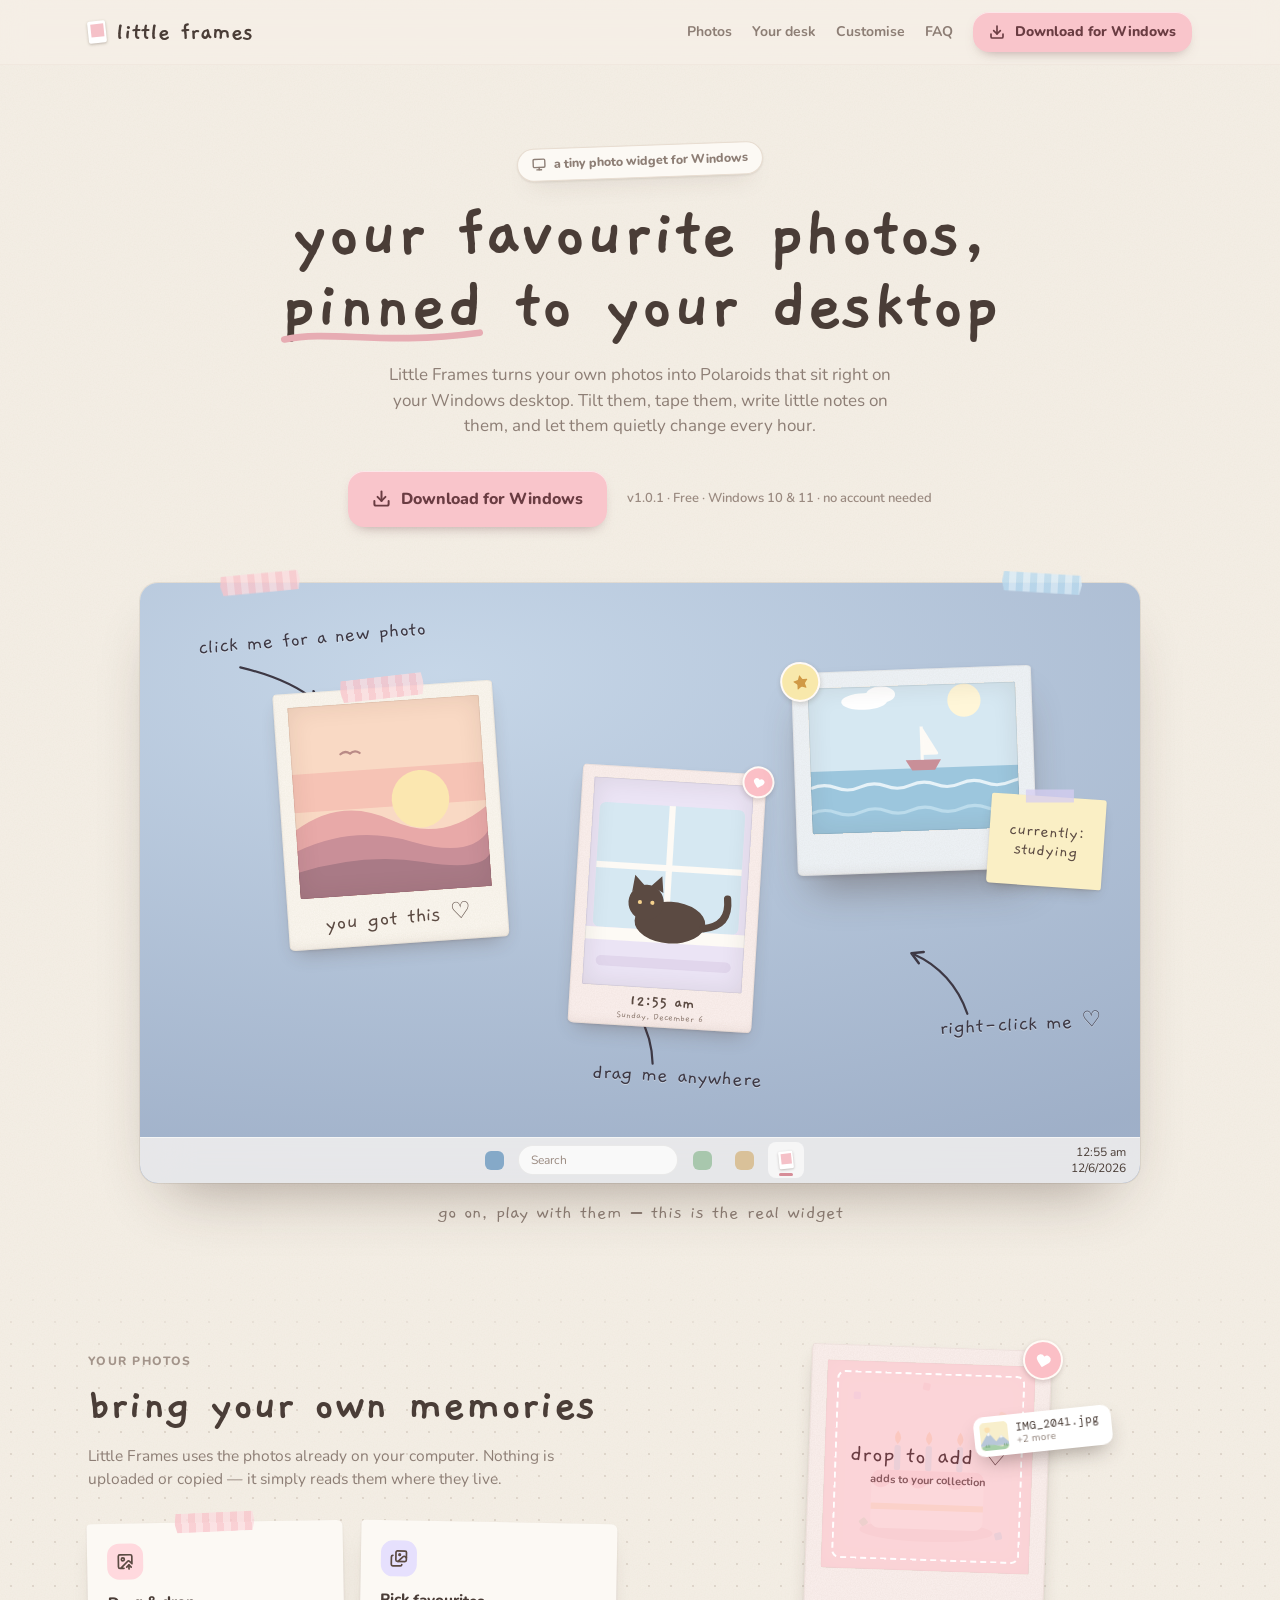
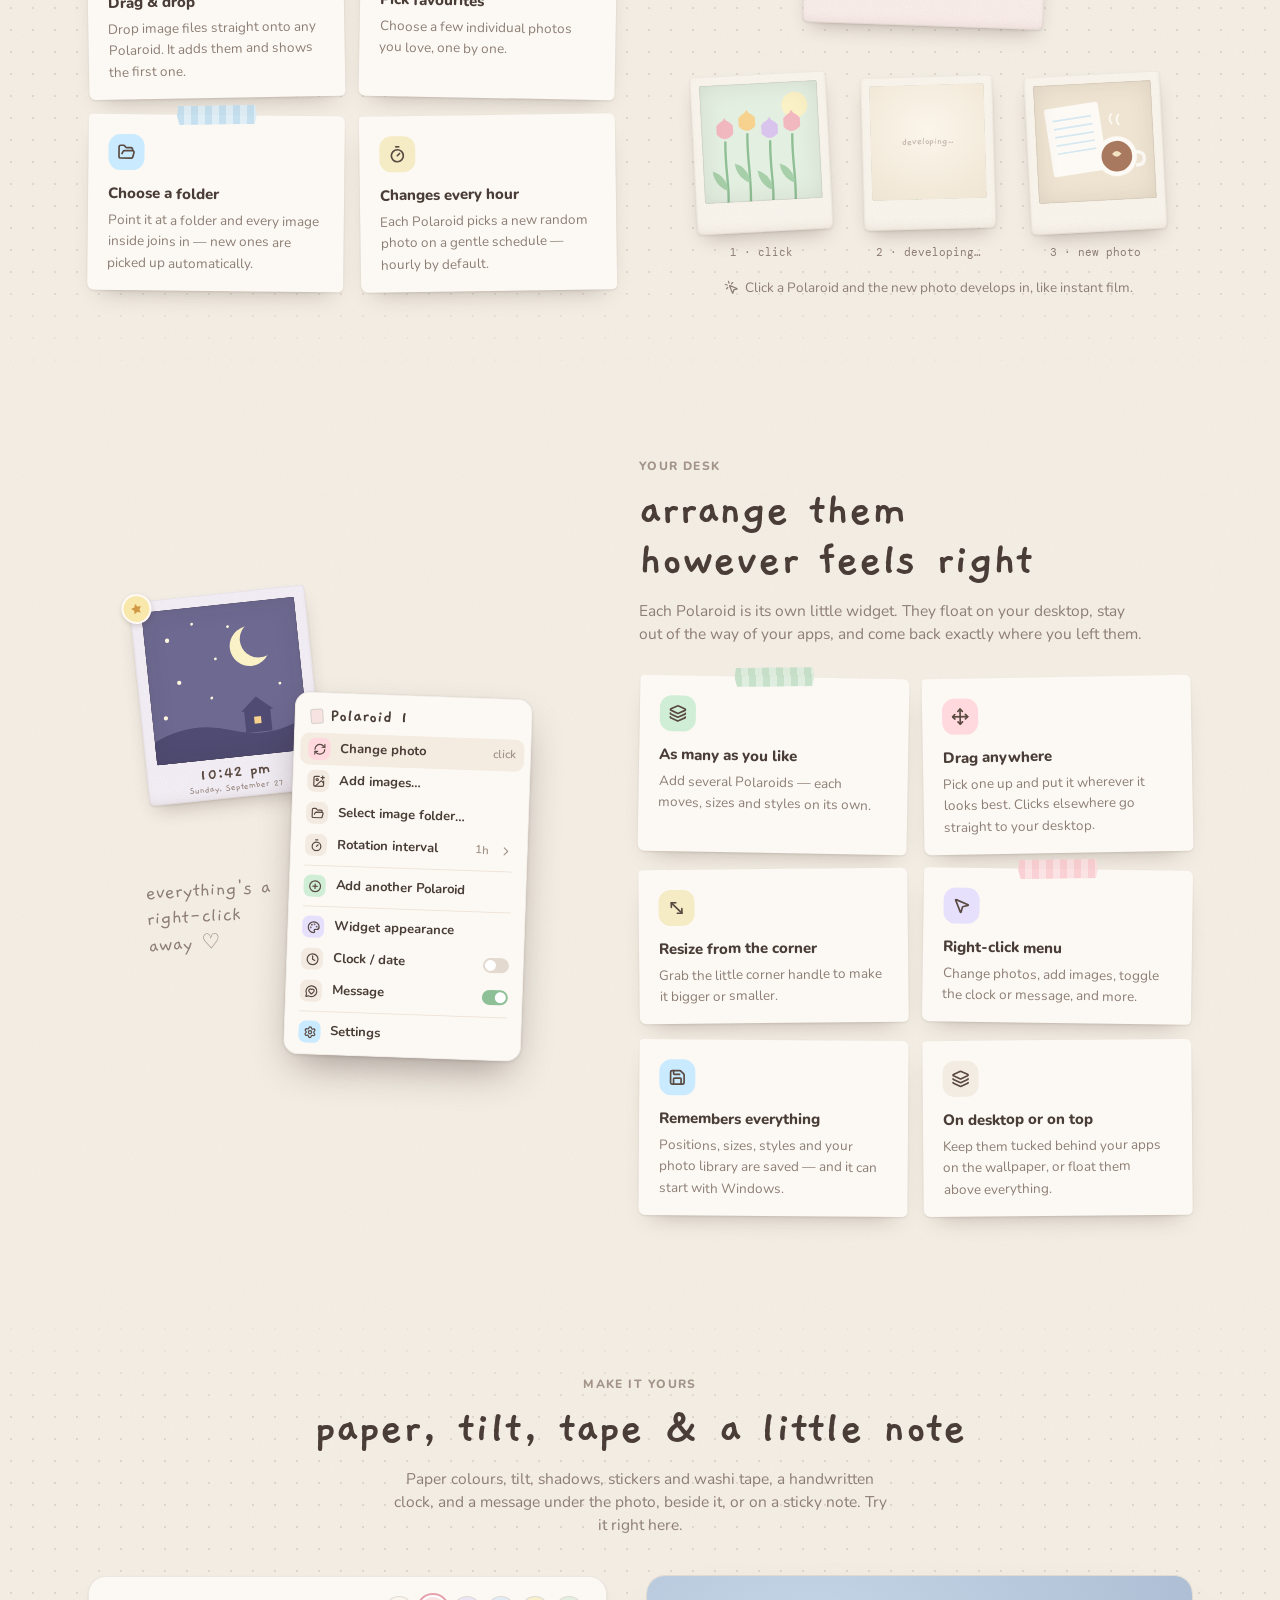
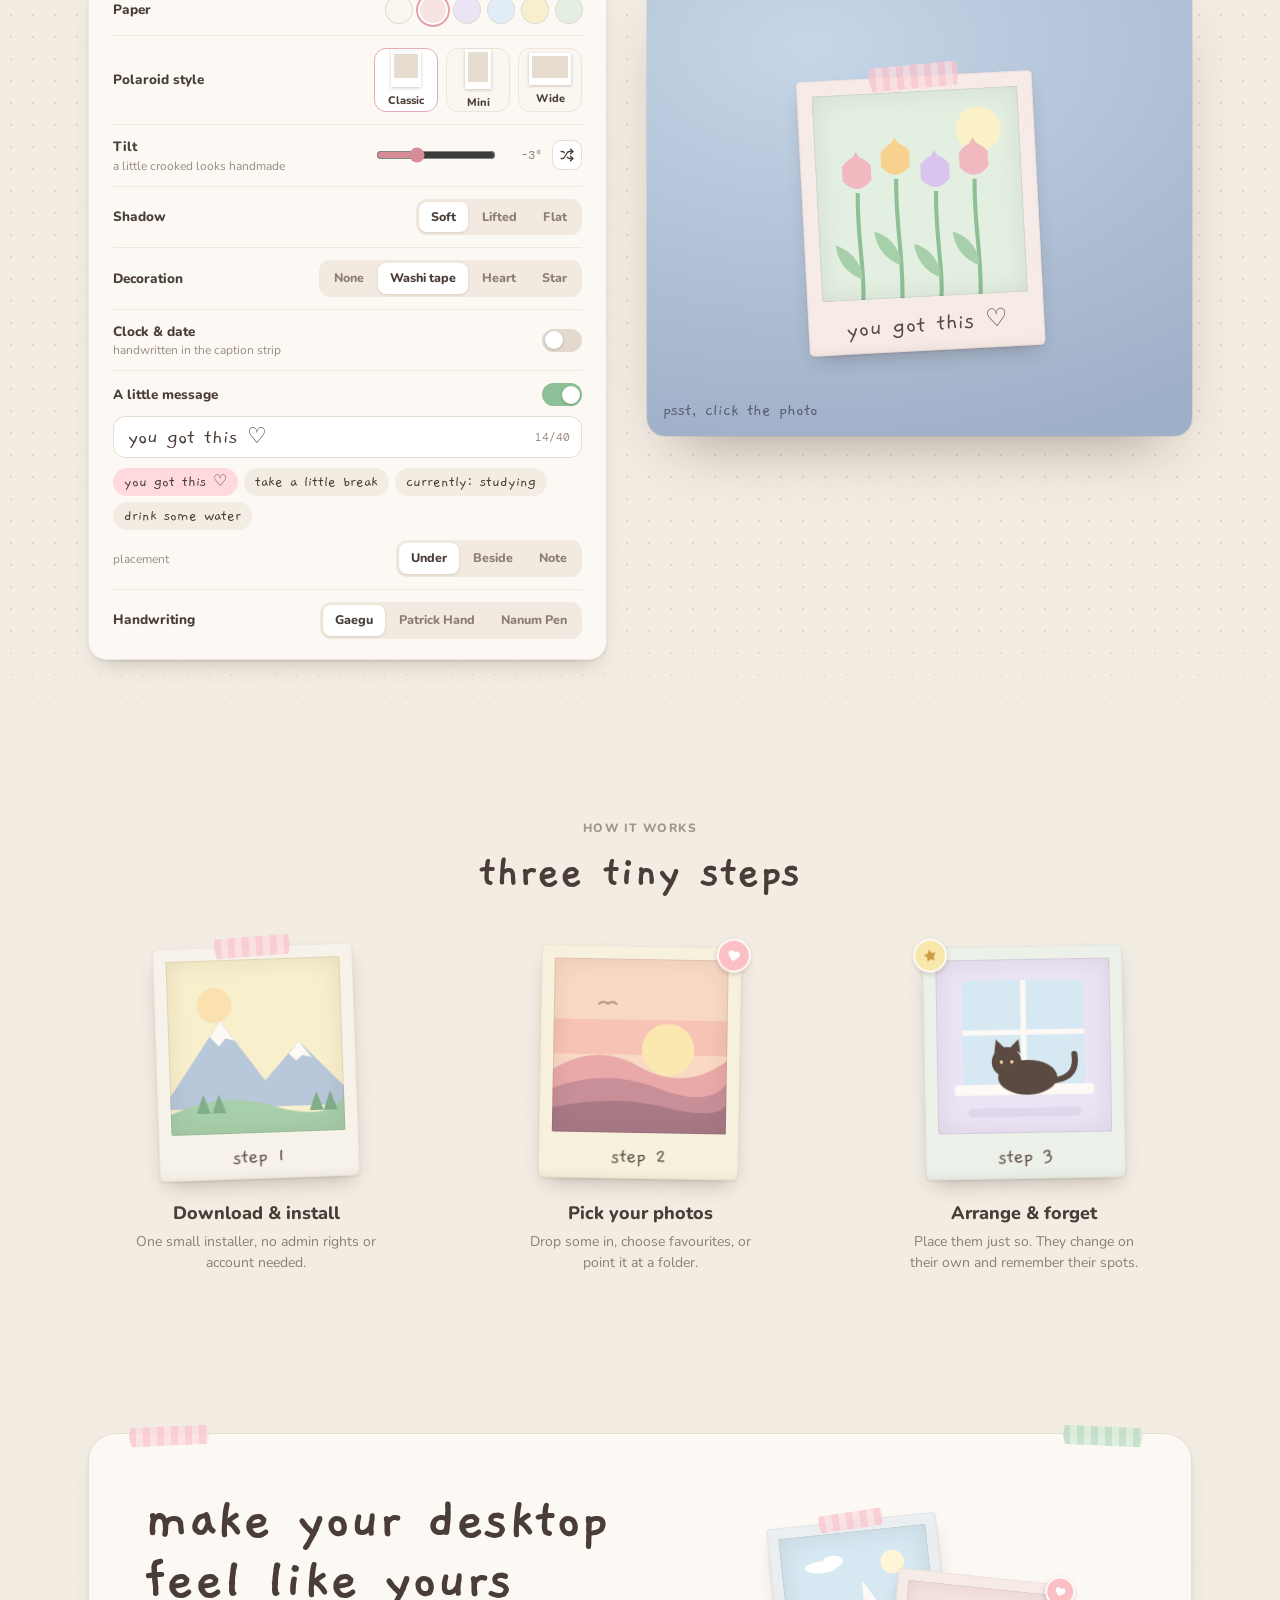
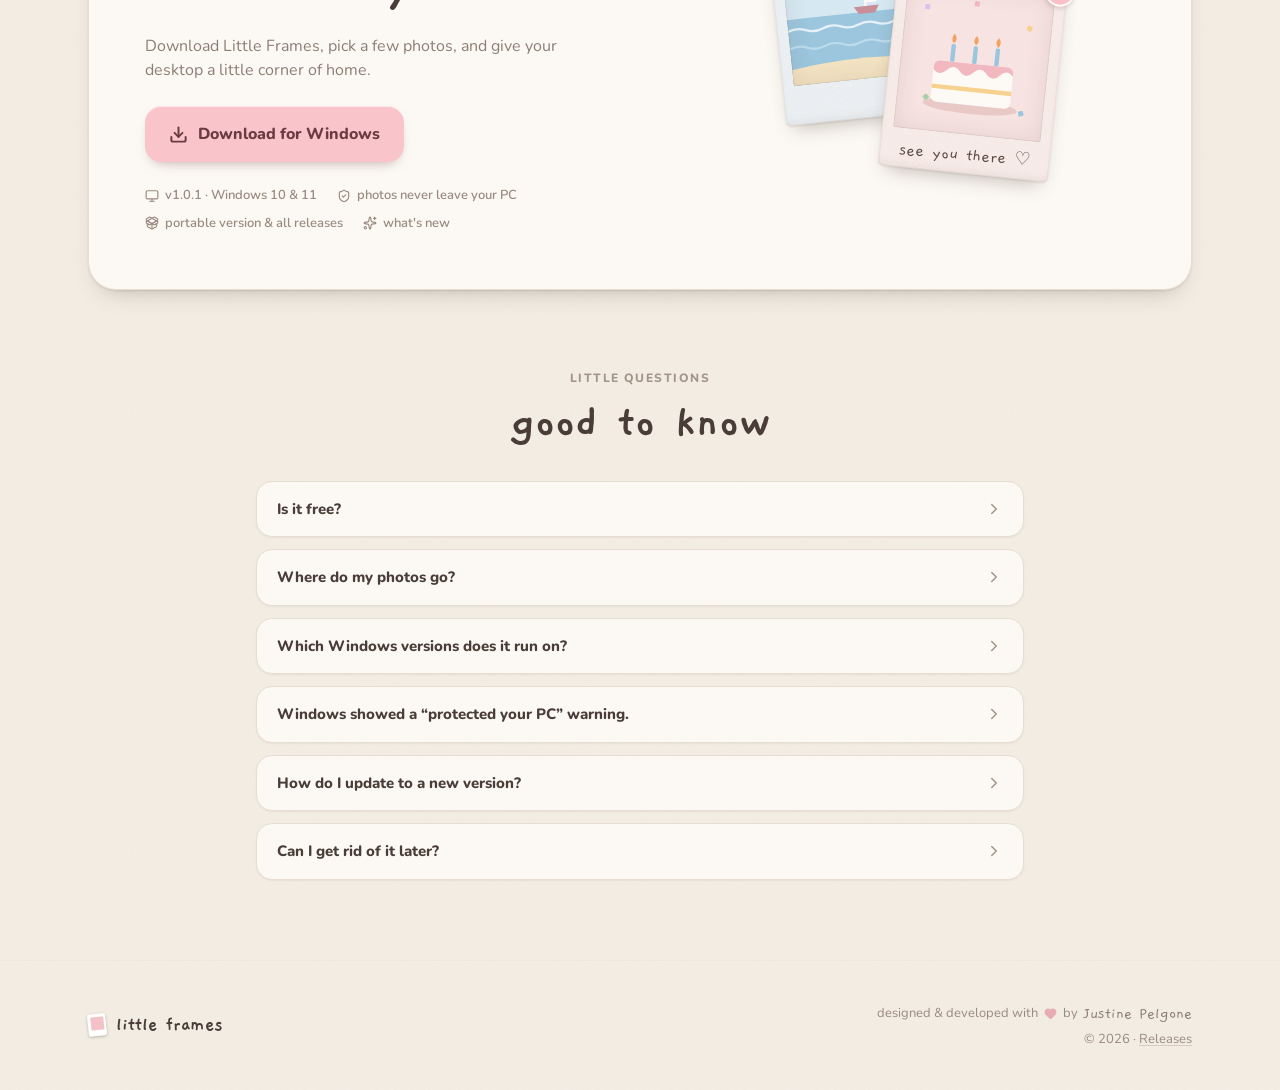
==== commit 16a404b7: "Update website" ====
--- a/index.html
+++ b/index.html
@@ -66,8 +66,8 @@
   "author": { "@type": "Person", "name": "Justine Pelgone" }
 }
 </script>
-  <script type="module" crossorigin src="./assets/index-CTfrsb7G.js"></script>
-  <link rel="stylesheet" crossorigin href="./assets/index-Kun54kp2.css">
+  <script type="module" crossorigin src="./assets/index-C6XPU2ct.js"></script>
+  <link rel="stylesheet" crossorigin href="./assets/index-CrW-Bj2S.css">
   <link rel="preload" as="font" type="font/woff2" href="./assets/gaegu-latin-700-normal-Cqd7nq5i.woff2" crossorigin="">
   <link rel="preload" as="font" type="font/woff2" href="./assets/nunito-latin-400-normal-r8SDr6Up.woff2" crossorigin="">
 </head>
--- a/assets/index-CrW-Bj2S.css
+++ b/assets/index-CrW-Bj2S.css
@@ -0,0 +1,2 @@
+/*! tailwindcss v4.3.3 | MIT License | https://tailwindcss.com */
+@layer properties{@supports (((-webkit-hyphens:none)) and (not (margin-trim:inline))) or ((-moz-orient:inline) and (not (color:rgb(from red r g b)))){*,:before,:after,::backdrop{--tw-translate-x:0;--tw-translate-y:0;--tw-translate-z:0;--tw-rotate-x:initial;--tw-rotate-y:initial;--tw-rotate-z:initial;--tw-skew-x:initial;--tw-skew-y:initial;--tw-border-style:solid;--tw-leading:initial;--tw-font-weight:initial;--tw-tracking:initial;--tw-shadow:0 0 #0000;--tw-shadow-color:initial;--tw-shadow-alpha:100%;--tw-inset-shadow:0 0 #0000;--tw-inset-shadow-color:initial;--tw-inset-shadow-alpha:100%;--tw-ring-color:initial;--tw-ring-shadow:0 0 #0000;--tw-inset-ring-color:initial;--tw-inset-ring-shadow:0 0 #0000;--tw-ring-inset:initial;--tw-ring-offset-width:0px;--tw-ring-offset-color:#fff;--tw-ring-offset-shadow:0 0 #0000;--tw-outline-style:solid;--tw-backdrop-blur:initial;--tw-backdrop-brightness:initial;--tw-backdrop-contrast:initial;--tw-backdrop-grayscale:initial;--tw-backdrop-hue-rotate:initial;--tw-backdrop-invert:initial;--tw-backdrop-opacity:initial;--tw-backdrop-saturate:initial;--tw-backdrop-sepia:initial;--tw-duration:initial;--tw-ease:initial}}}@layer theme{:root,:host{--font-sans:Nunito, sans-serif;--font-mono:"DM Mono", monospace;--color-white:#fff;--spacing:.25rem;--container-lg:32rem;--container-3xl:48rem;--container-6xl:72rem;--text-xs:.75rem;--text-xs--line-height:calc(1 / .75);--text-sm:.875rem;--text-sm--line-height:calc(1.25 / .875);--text-base:1rem;--text-base--line-height:calc(1.5 / 1);--text-lg:1.125rem;--text-lg--line-height:calc(1.75 / 1.125);--text-xl:1.25rem;--text-xl--line-height:calc(1.75 / 1.25);--text-3xl:1.875rem;--text-3xl--line-height:calc(2.25 / 1.875);--text-5xl:3rem;--text-5xl--line-height:1;--text-6xl:3.75rem;--text-6xl--line-height:1;--font-weight-semibold:600;--font-weight-bold:700;--font-weight-extrabold:800;--leading-tight:1.25;--leading-relaxed:1.625;--radius-sm:.25rem;--radius-md:.375rem;--radius-lg:.5rem;--radius-xl:.75rem;--radius-2xl:1rem;--ease-out:cubic-bezier(0, 0, .2, 1);--blur-md:12px;--blur-xl:24px;--default-transition-duration:.15s;--default-transition-timing-function:cubic-bezier(.4, 0, .2, 1);--default-font-family:var(--font-sans);--default-mono-font-family:var(--font-mono);--font-hand:Gaegu, "Patrick Hand", cursive;--color-ink:#4a3d37;--color-ink-soft:#5b4a42;--color-muted:#8d7e75;--color-faint:#9a8a80;--color-label:#a3948a;--color-page:#f5efe6;--color-panel:#fcf9f4;--color-rule:#efe6dc;--color-line:#f0e7dd;--color-edge:#e8ddd1;--color-card-edge:#eee4d9;--color-dash:#d9ccbf;--color-track:#f2eae0;--color-chip:#f3ece3;--color-hover:#f4ece3;--color-hover-soft:#f7f0e8;--color-menu-hover:#f4ebe1;--color-menu-rule:#efe5db;--color-menu-tint:#f3ebe1;--color-photo-well:#ebe3d7;--color-empty:#f1ebe1;--color-rose:oklch(80% .07 10);--color-rose-ring:oklch(78% .08 10);--color-rose-wash:oklch(94% .035 10);--color-rose-soft:oklch(92% .04 10);--color-rose-softer:oklch(92% .045 10);--color-rose-plus:oklch(90% .05 10);--color-rose-btn:oklch(87% .06 10);--color-rose-btn-hover:oklch(84% .07 10);--color-rose-deep:#a0555e;--color-rose-ink:#6a3c42;--color-rose-ink-soft:#8a5a5f;--color-rose-plus-ink:#7a4a4f;--color-logo:oklch(86% .06 10);--color-on:oklch(76% .08 150);--color-off:#e3d9ce;--color-sky-tint:oklch(92% .045 235);--color-sage-tint:oklch(92% .045 150);--color-lilac-tint:oklch(92% .04 295);--color-butter-tint:oklch(94% .05 95);--color-note:oklch(95% .055 95);--ease-springy:cubic-bezier(.3, 1.5, .5, 1)}}@layer base{*,:after,:before,::backdrop{box-sizing:border-box;border:0 solid;margin:0;padding:0}::file-selector-button{box-sizing:border-box;border:0 solid;margin:0;padding:0}html,:host{-webkit-text-size-adjust:100%;tab-size:4;line-height:1.5;font-family:var(--default-font-family,-apple-system, BlinkMacSystemFont, "Segoe UI", Roboto, "Helvetica Neue", "Noto Sans", Arial, sans-serif, "Apple Color Emoji", "Segoe UI Emoji", "Segoe UI Symbol", "Noto Color Emoji");font-feature-settings:var(--default-font-feature-settings,normal);font-variation-settings:var(--default-font-variation-settings,normal);-webkit-tap-highlight-color:transparent}hr{height:0;color:inherit;border-top-width:1px}abbr:where([title]){-webkit-text-decoration:underline dotted;text-decoration:underline dotted}h1,h2,h3,h4,h5,h6{font-size:inherit;font-weight:inherit}a{color:inherit;-webkit-text-decoration:inherit;-webkit-text-decoration:inherit;-webkit-text-decoration:inherit;-webkit-text-decoration:inherit;text-decoration:inherit}b,strong{font-weight:bolder}code,kbd,samp,pre{font-family:var(--default-mono-font-family,ui-monospace, SFMono-Regular, Menlo, Monaco, Consolas, "Liberation Mono", "Courier New", monospace);font-feature-settings:var(--default-mono-font-feature-settings,normal);font-variation-settings:var(--default-mono-font-variation-settings,normal);font-size:1em}small{font-size:80%}sub,sup{vertical-align:baseline;font-size:75%;line-height:0;position:relative}sub{bottom:-.25em}sup{top:-.5em}table{text-indent:0;border-color:inherit;border-collapse:collapse}:-moz-focusring:where(:not(iframe)){outline:auto}progress{vertical-align:baseline}summary{display:list-item}ol,ul,menu{list-style:none}img,svg,video,canvas,audio,iframe,embed,object{vertical-align:middle;display:block}img,video{max-width:100%;height:auto}button,input,select,optgroup,textarea{font:inherit;font-feature-settings:inherit;font-variation-settings:inherit;letter-spacing:inherit;color:inherit;opacity:1;background-color:#0000;border-radius:0}::file-selector-button{font:inherit;font-feature-settings:inherit;font-variation-settings:inherit;letter-spacing:inherit;color:inherit;opacity:1;background-color:#0000;border-radius:0}:where(select:is([multiple],[size])) optgroup{font-weight:bolder}:where(select:is([multiple],[size])) optgroup option{padding-inline-start:20px}::file-selector-button{margin-inline-end:4px}::placeholder{opacity:1}@supports (not ((-webkit-appearance:-apple-pay-button))) or (contain-intrinsic-size:1px){::placeholder{color:currentColor}@supports (color:color-mix(in lab, red, red)){::placeholder{color:color-mix(in oklab, currentcolor 50%, transparent)}}}textarea{resize:vertical}::-webkit-search-decoration{-webkit-appearance:none}::-webkit-date-and-time-value{min-height:1lh;text-align:inherit}::-webkit-datetime-edit{display:inline-flex}::-webkit-datetime-edit-fields-wrapper{padding:0}::-webkit-datetime-edit{padding-block:0}::-webkit-datetime-edit-year-field{padding-block:0}::-webkit-datetime-edit-month-field{padding-block:0}::-webkit-datetime-edit-day-field{padding-block:0}::-webkit-datetime-edit-hour-field{padding-block:0}::-webkit-datetime-edit-minute-field{padding-block:0}::-webkit-datetime-edit-second-field{padding-block:0}::-webkit-datetime-edit-millisecond-field{padding-block:0}::-webkit-datetime-edit-meridiem-field{padding-block:0}::-webkit-calendar-picker-indicator{line-height:1}:-moz-ui-invalid{box-shadow:none}button,input:where([type=button],[type=reset],[type=submit]){appearance:button}::file-selector-button{appearance:button}::-webkit-inner-spin-button{height:auto}::-webkit-outer-spin-button{height:auto}[hidden]:where(:not([hidden=until-found])){display:none!important}html{--lightningcss-light:initial;--lightningcss-dark: ;color-scheme:light only;scroll-behavior:smooth;-webkit-font-smoothing:antialiased}body{font-family:var(--font-sans);color:var(--color-ink);background-color:var(--color-page);background-image:url("data:image/svg+xml,%3Csvg xmlns=%22http://www.w3.org/2000/svg%22 width=%22220%22 height=%22220%22%3E%3Cfilter id=%22n%22%3E%3CfeTurbulence type=%22fractalNoise%22 baseFrequency=%22.75%22 numOctaves=%222%22 stitchTiles=%22stitch%22/%3E%3CfeColorMatrix values=%220 0 0 0 .42 0 0 0 0 .34 0 0 0 0 .26 0 0 0 .07 0%22/%3E%3C/filter%3E%3Crect width=%22100%25%22 height=%22100%25%22 filter=%22url(%23n)%22/%3E%3C/svg%3E");margin:0;line-height:1.5}::selection{background:var(--color-rose-soft)}input[type=range]{accent-color:oklch(72% .09 10)}:focus-visible{outline:2px dashed var(--color-rose-deep);outline-offset:3px;border-radius:6px}}@layer components;@layer utilities{.pointer-events-none{pointer-events:none}.visible{visibility:visible}.sr-only{clip-path:inset(50%);white-space:nowrap;border-width:0;width:1px;height:1px;margin:-1px;padding:0;position:absolute;overflow:hidden}.absolute{position:absolute}.fixed{position:fixed}.relative{position:relative}.static{position:static}.sticky{position:sticky}.inset-0{inset:0}.inset-x-0{inset-inline:0}.-top-2{top:calc(var(--spacing) * -2)}.-top-2\.5{top:calc(var(--spacing) * -2.5)}.-top-\[7px\]{top:-7px}.top-0{top:0}.top-0\.5{top:calc(var(--spacing) * .5)}.top-1\/2{top:50%}.top-2{top:calc(var(--spacing) * 2)}.top-4{top:calc(var(--spacing) * 4)}.top-16{top:calc(var(--spacing) * 16)}.top-\[2\.5px\]{top:2.5px}.top-\[40\%\]{top:40%}.top-\[118px\]{top:118px}.top-\[300px\]{top:300px}.-right-4{right:calc(var(--spacing) * -4)}.-right-\[9px\]{right:-9px}.right-3{right:calc(var(--spacing) * 3)}.right-3\.5{right:calc(var(--spacing) * 3.5)}.right-4{right:calc(var(--spacing) * 4)}.right-12{right:calc(var(--spacing) * 12)}.right-\[10\%\]{right:10%}.-bottom-1{bottom:calc(var(--spacing) * -1)}.-bottom-\[9px\]{bottom:-9px}.bottom-0{bottom:0}.bottom-0\.5{bottom:calc(var(--spacing) * .5)}.bottom-3{bottom:calc(var(--spacing) * 3)}.bottom-4{bottom:calc(var(--spacing) * 4)}.left-0{left:0}.left-0\.5{left:calc(var(--spacing) * .5)}.left-1\/2{left:50%}.left-2{left:calc(var(--spacing) * 2)}.left-4{left:calc(var(--spacing) * 4)}.left-10{left:calc(var(--spacing) * 10)}.left-28{left:calc(var(--spacing) * 28)}.left-\[2\.5px\]{left:2.5px}.left-\[12\%\]{left:12%}.left-\[13px\]{left:13px}.left-\[19\.5px\]{left:19.5px}.left-\[150px\]{left:150px}.-z-10{z-index:calc(10 * -1)}.z-10{z-index:10}.z-40{z-index:40}.z-50{z-index:50}.z-\[90\]{z-index:90}.z-\[100\]{z-index:100}.order-1{order:1}.order-2{order:2}.container{width:100%}@media (width>=40rem){.container{max-width:40rem}}@media (width>=48rem){.container{max-width:48rem}}@media (width>=64rem){.container{max-width:64rem}}@media (width>=80rem){.container{max-width:80rem}}@media (width>=96rem){.container{max-width:96rem}}.m-0{margin:0}.mx-2{margin-inline:calc(var(--spacing) * 2)}.mx-auto{margin-inline:auto}.my-1{margin-block:var(--spacing)}.mt-2{margin-top:calc(var(--spacing) * 2)}.mt-4{margin-top:calc(var(--spacing) * 4)}.mt-5{margin-top:calc(var(--spacing) * 5)}.mt-8{margin-top:calc(var(--spacing) * 8)}.mt-14{margin-top:calc(var(--spacing) * 14)}.mt-20{margin-top:calc(var(--spacing) * 20)}.mb-0\.5{margin-bottom:calc(var(--spacing) * .5)}.mb-1{margin-bottom:var(--spacing)}.mb-3{margin-bottom:calc(var(--spacing) * 3)}.mb-5{margin-bottom:calc(var(--spacing) * 5)}.mb-8{margin-bottom:calc(var(--spacing) * 8)}.-ml-1{margin-left:calc(var(--spacing) * -1)}.box-content{box-sizing:content-box}.block{display:block}.flex{display:flex}.grid{display:grid}.hidden{display:none}.inline{display:inline}.inline-block{display:inline-block}.inline-flex{display:inline-flex}.size-7{width:calc(var(--spacing) * 7);height:calc(var(--spacing) * 7)}.size-9{width:calc(var(--spacing) * 9);height:calc(var(--spacing) * 9)}.size-12{width:calc(var(--spacing) * 12);height:calc(var(--spacing) * 12)}.size-\[11px\]{width:11px;height:11px}.size-\[18px\]{width:18px;height:18px}.size-\[19px\]{width:19px;height:19px}.size-\[22px\]{width:22px;height:22px}.size-\[26px\]{width:26px;height:26px}.size-\[30px\]{width:30px;height:30px}.size-\[64px\]{width:64px;height:64px}.size-full{width:100%;height:100%}.h-4{height:calc(var(--spacing) * 4)}.h-5{height:calc(var(--spacing) * 5)}.h-6{height:calc(var(--spacing) * 6)}.h-7{height:calc(var(--spacing) * 7)}.h-8{height:calc(var(--spacing) * 8)}.h-9{height:calc(var(--spacing) * 9)}.h-10{height:calc(var(--spacing) * 10)}.h-14{height:calc(var(--spacing) * 14)}.h-16{height:calc(var(--spacing) * 16)}.h-92{height:calc(var(--spacing) * 92)}.h-\[3px\]{height:3px}.h-\[13px\]{height:13px}.h-\[15px\]{height:15px}.h-\[22px\]{height:22px}.h-\[23px\]{height:23px}.h-\[30px\]{height:30px}.h-\[34px\]{height:34px}.h-\[42px\]{height:42px}.h-\[300px\]{height:300px}.h-\[520px\]{height:520px}.h-px{height:1px}.min-h-\[460px\]{min-height:460px}.w-3\.5{width:calc(var(--spacing) * 3.5)}.w-9{width:calc(var(--spacing) * 9)}.w-10{width:calc(var(--spacing) * 10)}.w-16{width:calc(var(--spacing) * 16)}.w-20{width:calc(var(--spacing) * 20)}.w-40{width:calc(var(--spacing) * 40)}.w-\[11px\]{width:11px}.w-\[18px\]{width:18px}.w-\[26px\]{width:26px}.w-\[30px\]{width:30px}.w-\[42\%\]{width:42%}.w-\[42px\]{width:42px}.w-\[120px\]{width:120px}.w-\[150px\]{width:150px}.w-\[228px\]{width:228px}.w-\[238px\]{width:238px}.w-\[290px\]{width:290px}.w-\[400px\]{width:400px}.w-full{width:100%}.max-w-3xl{max-width:var(--container-3xl)}.max-w-6xl{max-width:var(--container-6xl)}.max-w-\[30ch\]{max-width:30ch}.max-w-\[46ch\]{max-width:46ch}.max-w-\[52ch\]{max-width:52ch}.max-w-\[56ch\]{max-width:56ch}.max-w-\[140px\]{max-width:140px}.max-w-\[400px\]{max-width:400px}.max-w-full{max-width:100%}.max-w-lg{max-width:var(--container-lg)}.flex-1{flex:1}.flex-none{flex:none}.origin-\[50\%_45\%\]{transform-origin:50% 45%}.origin-top-left{transform-origin:0 0}.-translate-x-1\/2{--tw-translate-x:calc(calc(1 / 2 * 100%) * -1);translate:var(--tw-translate-x) var(--tw-translate-y)}.-translate-y-1\/2{--tw-translate-y:calc(calc(1 / 2 * 100%) * -1);translate:var(--tw-translate-x) var(--tw-translate-y)}.translate-y-3{--tw-translate-y:calc(var(--spacing) * 3);translate:var(--tw-translate-x) var(--tw-translate-y)}.scale-\[\.8\]{scale:.8}.-rotate-1{rotate:-1deg}.-rotate-2{rotate:-2deg}.-rotate-3{rotate:-3deg}.-rotate-4{rotate:-4deg}.-rotate-6{rotate:-6deg}.-rotate-10{rotate:-10deg}.-rotate-\[\.5deg\]{rotate:-.5deg}.-rotate-\[\.6deg\]{rotate:-.6deg}.-rotate-\[\.8deg\]{rotate:-.8deg}.-rotate-\[1\.2deg\]{rotate:-1.2deg}.-rotate-\[1\.5deg\]{rotate:-1.5deg}.rotate-1{rotate:1deg}.rotate-2{rotate:2deg}.rotate-3{rotate:3deg}.rotate-4{rotate:4deg}.rotate-6{rotate:6deg}.rotate-12{rotate:12deg}.rotate-\[\.4deg\]{rotate:.4deg}.rotate-\[\.6deg\]{rotate:.6deg}.rotate-\[\.8deg\]{rotate:.8deg}.transform{transform:var(--tw-rotate-x,) var(--tw-rotate-y,) var(--tw-rotate-z,) var(--tw-skew-x,) var(--tw-skew-y,)}.cursor-default{cursor:default}.cursor-grab{cursor:grab}.cursor-nwse-resize{cursor:nwse-resize}.cursor-pointer{cursor:pointer}.touch-none{touch-action:none}.resize{resize:both}.scroll-mt-20{scroll-margin-top:calc(var(--spacing) * 20)}.scroll-mt-24{scroll-margin-top:calc(var(--spacing) * 24)}.list-none{list-style-type:none}.flex-col{flex-direction:column}.flex-wrap{flex-wrap:wrap}.items-center{align-items:center}.items-end{align-items:flex-end}.items-start{align-items:flex-start}.justify-between{justify-content:space-between}.justify-center{justify-content:center}.justify-start{justify-content:flex-start}.gap-0\.5{gap:calc(var(--spacing) * .5)}.gap-1{gap:var(--spacing)}.gap-1\.5{gap:calc(var(--spacing) * 1.5)}.gap-2{gap:calc(var(--spacing) * 2)}.gap-2\.5{gap:calc(var(--spacing) * 2.5)}.gap-3{gap:calc(var(--spacing) * 3)}.gap-4{gap:calc(var(--spacing) * 4)}.gap-5{gap:calc(var(--spacing) * 5)}.gap-6{gap:calc(var(--spacing) * 6)}.gap-8{gap:calc(var(--spacing) * 8)}.gap-10{gap:calc(var(--spacing) * 10)}.gap-12{gap:calc(var(--spacing) * 12)}.gap-px{gap:1px}.gap-x-4{column-gap:calc(var(--spacing) * 4)}.gap-x-5{column-gap:calc(var(--spacing) * 5)}.gap-y-2{row-gap:calc(var(--spacing) * 2)}.gap-y-2\.5{row-gap:calc(var(--spacing) * 2.5)}.overflow-hidden{overflow:hidden}.overflow-visible{overflow:visible}.paper-radius{border-radius:3px 5px 4px 6px/5px 3px 6px 4px}.rounded-2xl{border-radius:var(--radius-2xl)}.rounded-\[1\.5px\]{border-radius:1.5px}.rounded-\[1\.5px_2px_1\.5px_2\.5px\]{border-radius:1.5px 2px 1.5px 2.5px}.rounded-\[2px\]{border-radius:2px}.rounded-\[2px_3px_2px_4px\]{border-radius:2px 3px 2px 4px}.rounded-\[4px_6px_5px_7px\]{border-radius:4px 6px 5px 7px}.rounded-\[5px\]{border-radius:5px}.rounded-\[7px\]{border-radius:7px}.rounded-\[9px\]{border-radius:9px}.rounded-\[10px\]{border-radius:10px}.rounded-\[11px\]{border-radius:11px}.rounded-\[14px\]{border-radius:14px}.rounded-\[15px\]{border-radius:15px}.rounded-\[18px\]{border-radius:18px}.rounded-\[28px\]{border-radius:28px}.rounded-full{border-radius:2147483647px}.rounded-lg{border-radius:var(--radius-lg)}.rounded-md{border-radius:var(--radius-md)}.rounded-sm{border-radius:var(--radius-sm)}.rounded-xl{border-radius:var(--radius-xl)}.border{border-style:var(--tw-border-style);border-width:1px}.border-2{border-style:var(--tw-border-style);border-width:2px}.border-\[1\.5px\]{border-style:var(--tw-border-style);border-width:1.5px}.border-\[2\.5px\]{border-style:var(--tw-border-style);border-width:2.5px}.border-t{border-top-style:var(--tw-border-style);border-top-width:1px}.border-b{border-bottom-style:var(--tw-border-style);border-bottom-width:1px}.border-dashed{--tw-border-style:dashed;border-style:dashed}.border-\[\#fffaf6\]{border-color:#fffaf6}.border-\[rgba\(60\,40\,30\,\.08\)\]{border-color:#3c281e14}.border-\[rgba\(90\,60\,50\,\.1\)\]{border-color:#5a3c321a}.border-\[rgba\(90\,60\,50\,\.09\)\]{border-color:#5a3c3217}.border-\[rgba\(110\,85\,75\,\.3\)\]{border-color:#6e554b4d}.border-card-edge{border-color:var(--color-card-edge)}.border-edge{border-color:var(--color-edge)}.border-line{border-color:var(--color-line)}.border-rose{border-color:var(--color-rose)}.border-rule{border-color:var(--color-rule)}.border-rule\/70{border-color:#efe6dcb3}@supports (color:color-mix(in lab, red, red)){.border-rule\/70{border-color:color-mix(in oklab, var(--color-rule) 70%, transparent)}}.border-white\/55{border-color:#ffffff8c}@supports (color:color-mix(in lab, red, red)){.border-white\/55{border-color:color-mix(in oklab, var(--color-white) 55%, transparent)}}.border-white\/95{border-color:#fffffff2}@supports (color:color-mix(in lab, red, red)){.border-white\/95{border-color:color-mix(in oklab, var(--color-white) 95%, transparent)}}.bg-\[\#e6ddd0\]{background-color:#e6ddd0}.bg-\[\#f7e4e2\]{background-color:#f7e4e2}.bg-\[\#faf6f0\]{background-color:#faf6f0}.bg-\[\#fffaf5\]{background-color:#fffaf5}.bg-\[oklch\(0\.8_0\.05_150\)\]{background-color:oklch(80% .05 150)}.bg-\[oklch\(0\.72_0\.06_245\)\]{background-color:oklch(72% .06 245)}.bg-\[oklch\(0\.72_0\.09_10\)\]{background-color:oklch(72% .09 10)}.bg-\[oklch\(0\.82_0\.06_80\)\]{background-color:oklch(82% .06 80)}.bg-\[oklch\(0\.86_0\.07_10\)\]{background-color:oklch(86% .07 10)}.bg-\[oklch\(0\.93_0\.08_95\)\]{background-color:oklch(93% .08 95)}.bg-\[rgba\(250\,247\,242\,\.78\)\]{background-color:#faf7f2c7}.bg-butter-tint{background-color:var(--color-butter-tint)}.bg-chip{background-color:var(--color-chip)}.bg-empty{background-color:var(--color-empty)}.bg-lilac-tint{background-color:var(--color-lilac-tint)}.bg-logo{background-color:var(--color-logo)}.bg-menu-hover{background-color:var(--color-menu-hover)}.bg-menu-rule{background-color:var(--color-menu-rule)}.bg-menu-tint{background-color:var(--color-menu-tint)}.bg-note{background-color:var(--color-note)}.bg-off{background-color:var(--color-off)}.bg-on{background-color:var(--color-on)}.bg-page\/80{background-color:#f5efe6cc}@supports (color:color-mix(in lab, red, red)){.bg-page\/80{background-color:color-mix(in oklab, var(--color-page) 80%, transparent)}}.bg-panel{background-color:var(--color-panel)}.bg-photo-well{background-color:var(--color-photo-well)}.bg-rose-btn{background-color:var(--color-rose-btn)}.bg-rose-plus{background-color:var(--color-rose-plus)}.bg-rose-softer{background-color:var(--color-rose-softer)}.bg-sage-tint{background-color:var(--color-sage-tint)}.bg-sky-tint{background-color:var(--color-sky-tint)}.bg-track{background-color:var(--color-track)}.bg-white{background-color:var(--color-white)}.bg-white\/60{background-color:#fff9}@supports (color:color-mix(in lab, red, red)){.bg-white\/60{background-color:color-mix(in oklab, var(--color-white) 60%, transparent)}}.bg-white\/75{background-color:#ffffffbf}@supports (color:color-mix(in lab, red, red)){.bg-white\/75{background-color:color-mix(in oklab, var(--color-white) 75%, transparent)}}.dotted{background-image:radial-gradient(#785f5029 1px,#0000 1.4px);background-size:22px 22px}.paper-grain{background-image:url("data:image/svg+xml,%3Csvg xmlns=%22http://www.w3.org/2000/svg%22 width=%22180%22 height=%22180%22%3E%3Cfilter id=%22n%22%3E%3CfeTurbulence type=%22fractalNoise%22 baseFrequency=%22.8%22 numOctaves=%222%22 stitchTiles=%22stitch%22/%3E%3CfeColorMatrix values=%220 0 0 0 .42 0 0 0 0 .34 0 0 0 0 .26 0 0 0 .11 0%22/%3E%3C/filter%3E%3Crect width=%22100%25%22 height=%22100%25%22 filter=%22url(%23n)%22/%3E%3C/svg%3E")}.\[mask-image\:linear-gradient\(transparent\,black_12\%\,black_88\%\,transparent\)\]{-webkit-mask-image:linear-gradient(#0000,#000 12% 88%,#0000);mask-image:linear-gradient(#0000,#000 12% 88%,#0000)}.\[mask-image\:linear-gradient\(transparent\,black_15\%\,black_85\%\,transparent\)\]{-webkit-mask-image:linear-gradient(#0000,#000 15% 85%,#0000);mask-image:linear-gradient(#0000,#000 15% 85%,#0000)}.fill-rose{fill:var(--color-rose)}.object-cover{object-fit:cover}.p-0{padding:0}.p-1\.5{padding:calc(var(--spacing) * 1.5)}.p-\[3px\]{padding:3px}.px-2{padding-inline:calc(var(--spacing) * 2)}.px-2\.5{padding-inline:calc(var(--spacing) * 2.5)}.px-3{padding-inline:calc(var(--spacing) * 3)}.px-3\.5{padding-inline:calc(var(--spacing) * 3.5)}.px-4{padding-inline:calc(var(--spacing) * 4)}.px-5{padding-inline:calc(var(--spacing) * 5)}.px-6{padding-inline:calc(var(--spacing) * 6)}.px-\[2\.5px\]{padding-inline:2.5px}.px-\[3px\]{padding-inline:3px}.px-\[11px\]{padding-inline:11px}.py-1\.5{padding-block:calc(var(--spacing) * 1.5)}.py-2{padding-block:calc(var(--spacing) * 2)}.py-3{padding-block:calc(var(--spacing) * 3)}.py-4{padding-block:calc(var(--spacing) * 4)}.py-10{padding-block:calc(var(--spacing) * 10)}.py-14{padding-block:calc(var(--spacing) * 14)}.py-20{padding-block:calc(var(--spacing) * 20)}.pt-2{padding-top:calc(var(--spacing) * 2)}.pt-5{padding-top:calc(var(--spacing) * 5)}.pt-14{padding-top:calc(var(--spacing) * 14)}.pt-\[2\.5px\]{padding-top:2.5px}.pt-\[3px\]{padding-top:3px}.pr-3{padding-right:calc(var(--spacing) * 3)}.pr-14{padding-right:calc(var(--spacing) * 14)}.pb-4{padding-bottom:calc(var(--spacing) * 4)}.pb-10{padding-bottom:calc(var(--spacing) * 10)}.pb-\[6px\]{padding-bottom:6px}.pl-1\.5{padding-left:calc(var(--spacing) * 1.5)}.pl-3\.5{padding-left:calc(var(--spacing) * 3.5)}.text-center{text-align:center}.text-left{text-align:left}.text-right{text-align:right}.font-hand{font-family:var(--font-hand)}.font-mono{font-family:var(--font-mono)}.font-sans{font-family:var(--font-sans)}.text-3xl{font-size:var(--text-3xl);line-height:var(--tw-leading,var(--text-3xl--line-height))}.text-5xl{font-size:var(--text-5xl);line-height:var(--tw-leading,var(--text-5xl--line-height))}.text-base{font-size:var(--text-base);line-height:var(--tw-leading,var(--text-base--line-height))}.text-lg{font-size:var(--text-lg);line-height:var(--tw-leading,var(--text-lg--line-height))}.text-sm{font-size:var(--text-sm);line-height:var(--tw-leading,var(--text-sm--line-height))}.text-xl{font-size:var(--text-xl);line-height:var(--tw-leading,var(--text-xl--line-height))}.text-xs{font-size:var(--text-xs);line-height:var(--tw-leading,var(--text-xs--line-height))}.text-\[10\.5px\]{font-size:10.5px}.text-\[10px\]{font-size:10px}.text-\[11\.5px\]{font-size:11.5px}.text-\[11px\]{font-size:11px}.text-\[12\.5px\]{font-size:12.5px}.text-\[13\.5px\]{font-size:13.5px}.text-\[13px\]{font-size:13px}.text-\[14\.5px\]{font-size:14.5px}.text-\[14px\]{font-size:14px}.text-\[15\.5px\]{font-size:15.5px}.text-\[15px\]{font-size:15px}.text-\[16px\]{font-size:16px}.text-\[17px\]{font-size:17px}.text-\[19px\]{font-size:19px}.text-\[21px\]{font-size:21px}.text-\[22px\]{font-size:22px}.text-\[26px\]{font-size:26px}.text-\[40px\]{font-size:40px}.text-\[52px\]{font-size:52px}.leading-\[\.8\]{--tw-leading:.8;line-height:.8}.leading-\[\.95\]{--tw-leading:.95;line-height:.95}.leading-\[1\.05\]{--tw-leading:1.05;line-height:1.05}.leading-\[1\.35\]{--tw-leading:1.35;line-height:1.35}.leading-none{--tw-leading:1;line-height:1}.leading-relaxed{--tw-leading:var(--leading-relaxed);line-height:var(--leading-relaxed)}.leading-tight{--tw-leading:var(--leading-tight);line-height:var(--leading-tight)}.font-bold{--tw-font-weight:var(--font-weight-bold);font-weight:var(--font-weight-bold)}.font-extrabold{--tw-font-weight:var(--font-weight-extrabold);font-weight:var(--font-weight-extrabold)}.font-semibold{--tw-font-weight:var(--font-weight-semibold);font-weight:var(--font-weight-semibold)}.tracking-\[\.02em\]{--tw-tracking:.02em;letter-spacing:.02em}.tracking-\[\.12em\]{--tw-tracking:.12em;letter-spacing:.12em}.text-balance{text-wrap:balance}.text-pretty{text-wrap:pretty}.text-ellipsis{text-overflow:ellipsis}.whitespace-nowrap{white-space:nowrap}.text-\[\#3d3844\]{color:#3d3844}.text-\[\#3d3844\]\/70{color:oklab(35.0523% .0121215 -.0178401/.7)}.text-\[\#8d7a70\]{color:#8d7a70}.text-\[oklch\(0\.72_0\.12_75\)\]{color:oklch(72% .12 75)}.text-\[rgba\(70\,55\,50\,\.55\)\]{color:#4637328c}.text-\[rgba\(110\,85\,75\,\.45\)\]{color:#6e554b73}.text-faint{color:var(--color-faint)}.text-ink{color:var(--color-ink)}.text-ink-soft{color:var(--color-ink-soft)}.text-label{color:var(--color-label)}.text-muted{color:var(--color-muted)}.text-rose{color:var(--color-rose)}.text-rose-deep{color:var(--color-rose-deep)}.text-rose-ink{color:var(--color-rose-ink)}.text-rose-ink-soft{color:var(--color-rose-ink-soft)}.text-rose-plus-ink{color:var(--color-rose-plus-ink)}.text-white{color:var(--color-white)}.uppercase{text-transform:uppercase}.no-underline{text-decoration-line:none}.underline{text-decoration-line:underline}.decoration-dash{-webkit-text-decoration-color:var(--color-dash);-webkit-text-decoration-color:var(--color-dash);-webkit-text-decoration-color:var(--color-dash);text-decoration-color:var(--color-dash)}.underline-offset-2{text-underline-offset:2px}.opacity-0{opacity:0}.opacity-100{opacity:1}.shadow{--tw-shadow:0 1px 3px 0 var(--tw-shadow-color,#0000001a), 0 1px 2px -1px var(--tw-shadow-color,#0000001a);box-shadow:var(--tw-inset-shadow), var(--tw-inset-ring-shadow), var(--tw-ring-offset-shadow), var(--tw-ring-shadow), var(--tw-shadow)}.shadow-\[0_1px_2px_rgba\(60\,40\,30\,\.06\)\]{--tw-shadow:0 1px 2px var(--tw-shadow-color,#3c281e0f);box-shadow:var(--tw-inset-shadow), var(--tw-inset-ring-shadow), var(--tw-ring-offset-shadow), var(--tw-ring-shadow), var(--tw-shadow)}.shadow-\[0_1px_3px_rgba\(60\,40\,30\,\.25\)\]{--tw-shadow:0 1px 3px var(--tw-shadow-color,#3c281e40);box-shadow:var(--tw-inset-shadow), var(--tw-inset-ring-shadow), var(--tw-ring-offset-shadow), var(--tw-ring-shadow), var(--tw-shadow)}.shadow-\[0_2px_5px_rgba\(80\,60\,40\,\.2\)\]{--tw-shadow:0 2px 5px var(--tw-shadow-color,#503c2833);box-shadow:var(--tw-inset-shadow), var(--tw-inset-ring-shadow), var(--tw-ring-offset-shadow), var(--tw-ring-shadow), var(--tw-shadow)}.shadow-\[0_4px_14px_-4px_rgba\(60\,40\,30\,\.35\)\]{--tw-shadow:0 4px 14px -4px var(--tw-shadow-color,#3c281e59);box-shadow:var(--tw-inset-shadow), var(--tw-inset-ring-shadow), var(--tw-ring-offset-shadow), var(--tw-ring-shadow), var(--tw-shadow)}.shadow-\[0_10px_22px_-8px_rgba\(50\,35\,30\,\.45\)\]{--tw-shadow:0 10px 22px -8px var(--tw-shadow-color,#32231e73);box-shadow:var(--tw-inset-shadow), var(--tw-inset-ring-shadow), var(--tw-ring-offset-shadow), var(--tw-ring-shadow), var(--tw-shadow)}.shadow-btn{--tw-shadow:0 1px 0 var(--tw-shadow-color,#fff9) inset, 0 6px 14px -8px var(--tw-shadow-color,#6a3c4299);box-shadow:var(--tw-inset-shadow), var(--tw-inset-ring-shadow), var(--tw-ring-offset-shadow), var(--tw-ring-shadow), var(--tw-shadow)}.shadow-card{--tw-shadow:0 1px 2px var(--tw-shadow-color,#3c281e1a), 0 12px 24px -14px var(--tw-shadow-color,#3c281e59);box-shadow:var(--tw-inset-shadow), var(--tw-inset-ring-shadow), var(--tw-ring-offset-shadow), var(--tw-ring-shadow), var(--tw-shadow)}.shadow-chip-swatch{--tw-shadow:0 0 0 1px var(--tw-shadow-color,#3c281e33);box-shadow:var(--tw-inset-shadow), var(--tw-inset-ring-shadow), var(--tw-ring-offset-shadow), var(--tw-ring-shadow), var(--tw-shadow)}.shadow-handle{--tw-shadow:0 1px 4px var(--tw-shadow-color,#3c281e4d);box-shadow:var(--tw-inset-shadow), var(--tw-inset-ring-shadow), var(--tw-ring-offset-shadow), var(--tw-ring-shadow), var(--tw-shadow)}.shadow-knob{--tw-shadow:0 1px 3px var(--tw-shadow-color,#0003);box-shadow:var(--tw-inset-shadow), var(--tw-inset-ring-shadow), var(--tw-ring-offset-shadow), var(--tw-ring-shadow), var(--tw-shadow)}.shadow-logo{--tw-shadow:0 1px 3px var(--tw-shadow-color,#3c281e4d);box-shadow:var(--tw-inset-shadow), var(--tw-inset-ring-shadow), var(--tw-ring-offset-shadow), var(--tw-ring-shadow), var(--tw-shadow)}.shadow-menu{--tw-shadow:0 18px 40px -12px var(--tw-shadow-color,#32231e73), 0 1px 3px var(--tw-shadow-color,#32231e1f);box-shadow:var(--tw-inset-shadow), var(--tw-inset-ring-shadow), var(--tw-ring-offset-shadow), var(--tw-ring-shadow), var(--tw-shadow)}.shadow-note{--tw-shadow:0 1px 2px var(--tw-shadow-color,#503c2824), 0 8px 14px -6px var(--tw-shadow-color,#503c2847);box-shadow:var(--tw-inset-shadow), var(--tw-inset-ring-shadow), var(--tw-ring-offset-shadow), var(--tw-ring-shadow), var(--tw-shadow)}.shadow-paper-inset{--tw-shadow:inset 0 0 0 1px var(--tw-shadow-color,#785f5012), inset 0 -8px 14px -10px var(--tw-shadow-color,#785f502e);box-shadow:var(--tw-inset-shadow), var(--tw-inset-ring-shadow), var(--tw-ring-offset-shadow), var(--tw-ring-shadow), var(--tw-shadow)}.shadow-photo-inset{--tw-shadow:inset 0 0 0 1px var(--tw-shadow-color,#3c281e14), inset 0 0 24px var(--tw-shadow-color,#3c281e1a);box-shadow:var(--tw-inset-shadow), var(--tw-inset-ring-shadow), var(--tw-ring-offset-shadow), var(--tw-ring-shadow), var(--tw-shadow)}.shadow-seg{--tw-shadow:0 1px 3px var(--tw-shadow-color,#3c281e26);box-shadow:var(--tw-inset-shadow), var(--tw-inset-ring-shadow), var(--tw-ring-offset-shadow), var(--tw-ring-shadow), var(--tw-shadow)}.shadow-stage{--tw-shadow:0 30px 60px -30px var(--tw-shadow-color,#3c281e73), 0 0 0 1px var(--tw-shadow-color,#3c281e14);box-shadow:var(--tw-inset-shadow), var(--tw-inset-ring-shadow), var(--tw-ring-offset-shadow), var(--tw-ring-shadow), var(--tw-shadow)}.shadow-sticker{--tw-shadow:0 2px 5px var(--tw-shadow-color,#50323233);box-shadow:var(--tw-inset-shadow), var(--tw-inset-ring-shadow), var(--tw-ring-offset-shadow), var(--tw-ring-shadow), var(--tw-shadow)}.shadow-swatch{--tw-shadow:0 0 0 1px var(--tw-shadow-color,#3c281e26);box-shadow:var(--tw-inset-shadow), var(--tw-inset-ring-shadow), var(--tw-ring-offset-shadow), var(--tw-ring-shadow), var(--tw-shadow)}.shadow-swatch-on{--tw-shadow:0 0 0 2px var(--tw-shadow-color,#fff), 0 0 0 4px var(--tw-shadow-color,var(--color-rose-ring));box-shadow:var(--tw-inset-shadow), var(--tw-inset-ring-shadow), var(--tw-ring-offset-shadow), var(--tw-ring-shadow), var(--tw-shadow)}.shadow-tape{--tw-shadow:0 1px 2px var(--tw-shadow-color,#5032321f);box-shadow:var(--tw-inset-shadow), var(--tw-inset-ring-shadow), var(--tw-ring-offset-shadow), var(--tw-ring-shadow), var(--tw-shadow)}.outline{outline-style:var(--tw-outline-style);outline-width:1px}.backdrop-blur-md{--tw-backdrop-blur:blur(var(--blur-md));-webkit-backdrop-filter:var(--tw-backdrop-blur,) var(--tw-backdrop-brightness,) var(--tw-backdrop-contrast,) var(--tw-backdrop-grayscale,) var(--tw-backdrop-hue-rotate,) var(--tw-backdrop-invert,) var(--tw-backdrop-opacity,) var(--tw-backdrop-saturate,) var(--tw-backdrop-sepia,);backdrop-filter:var(--tw-backdrop-blur,) var(--tw-backdrop-brightness,) var(--tw-backdrop-contrast,) var(--tw-backdrop-grayscale,) var(--tw-backdrop-hue-rotate,) var(--tw-backdrop-invert,) var(--tw-backdrop-opacity,) var(--tw-backdrop-saturate,) var(--tw-backdrop-sepia,)}.backdrop-blur-xl{--tw-backdrop-blur:blur(var(--blur-xl));-webkit-backdrop-filter:var(--tw-backdrop-blur,) var(--tw-backdrop-brightness,) var(--tw-backdrop-contrast,) var(--tw-backdrop-grayscale,) var(--tw-backdrop-hue-rotate,) var(--tw-backdrop-invert,) var(--tw-backdrop-opacity,) var(--tw-backdrop-saturate,) var(--tw-backdrop-sepia,);backdrop-filter:var(--tw-backdrop-blur,) var(--tw-backdrop-brightness,) var(--tw-backdrop-contrast,) var(--tw-backdrop-grayscale,) var(--tw-backdrop-hue-rotate,) var(--tw-backdrop-invert,) var(--tw-backdrop-opacity,) var(--tw-backdrop-saturate,) var(--tw-backdrop-sepia,)}.transition{transition-property:color,background-color,border-color,outline-color,text-decoration-color,fill,stroke,--tw-gradient-from,--tw-gradient-via,--tw-gradient-to,opacity,box-shadow,transform,translate,scale,rotate,filter,-webkit-backdrop-filter,backdrop-filter,display,content-visibility,overlay,pointer-events;transition-timing-function:var(--tw-ease,var(--default-transition-timing-function));transition-duration:var(--tw-duration,var(--default-transition-duration))}.transition-\[left\]{transition-property:left;transition-timing-function:var(--tw-ease,var(--default-transition-timing-function));transition-duration:var(--tw-duration,var(--default-transition-duration))}.transition-\[opacity\,transform\]{transition-property:opacity,transform;transition-timing-function:var(--tw-ease,var(--default-transition-timing-function));transition-duration:var(--tw-duration,var(--default-transition-duration))}.transition-\[transform\,background-color\]{transition-property:transform,background-color;transition-timing-function:var(--tw-ease,var(--default-transition-timing-function));transition-duration:var(--tw-duration,var(--default-transition-duration))}.transition-colors{transition-property:color,background-color,border-color,outline-color,text-decoration-color,fill,stroke,--tw-gradient-from,--tw-gradient-via,--tw-gradient-to;transition-timing-function:var(--tw-ease,var(--default-transition-timing-function));transition-duration:var(--tw-duration,var(--default-transition-duration))}.transition-opacity{transition-property:opacity;transition-timing-function:var(--tw-ease,var(--default-transition-timing-function));transition-duration:var(--tw-duration,var(--default-transition-duration))}.transition-shadow{transition-property:box-shadow;transition-timing-function:var(--tw-ease,var(--default-transition-timing-function));transition-duration:var(--tw-duration,var(--default-transition-duration))}.transition-transform{transition-property:transform,translate,scale,rotate;transition-timing-function:var(--tw-ease,var(--default-transition-timing-function));transition-duration:var(--tw-duration,var(--default-transition-duration))}.duration-200{--tw-duration:.2s;transition-duration:.2s}.duration-300{--tw-duration:.3s;transition-duration:.3s}.duration-500{--tw-duration:.5s;transition-duration:.5s}.duration-\[320ms\]{--tw-duration:.32s;transition-duration:.32s}.duration-\[350ms\]{--tw-duration:.35s;transition-duration:.35s}.ease-out{--tw-ease:var(--ease-out);transition-timing-function:var(--ease-out)}.ease-springy{--tw-ease:var(--ease-springy);transition-timing-function:var(--ease-springy)}.outline-none{--tw-outline-style:none;outline-style:none}.select-none{-webkit-user-select:none;user-select:none}.washi{clip-path:polygon(2% 0,98% 4%,100% 50%,97% 100%,3% 96%,0 50%);background:repeating-linear-gradient(90deg,oklch(87% .06 10/.78) 0 7px,oklch(92% .035 10/.78) 7px 14px)}.washi-sage{clip-path:polygon(2% 0,98% 4%,100% 50%,97% 100%,3% 96%,0 50%);background:repeating-linear-gradient(90deg,oklch(86% .05 150/.8) 0 7px,oklch(92% .03 150/.8) 7px 14px)}.washi-sky{clip-path:polygon(2% 0,98% 4%,100% 50%,97% 100%,3% 96%,0 50%);background:repeating-linear-gradient(90deg,oklch(87% .045 235/.8) 0 7px,oklch(93% .025 235/.8) 7px 14px)}.\[text-shadow\:0_1px_0_rgba\(255\,255\,255\,\.4\)\]{text-shadow:0 1px #fff6}.developing{background:radial-gradient(90% 80% at 50% 40%,#fbf5ea,#efe4d2)}.drop-wash{background:oklch(90% .05 10/.82)}.note-tape{background:oklch(87% .05 295/.75)}.wallpaper{background:radial-gradient(120% 90% at 30% 15%,oklch(87% .03 250),oklch(75% .04 258))}.group-open\:rotate-90:is(:where(.group):is([open],:popover-open,:open) *){rotate:90deg}@media (hover:hover){.group-hover\:translate-y-0\.5:is(:where(.group):hover *){--tw-translate-y:calc(var(--spacing) * .5);translate:var(--tw-translate-x) var(--tw-translate-y)}}.placeholder\:text-label::placeholder{color:var(--color-label)}.open\:shadow-card:is([open],:popover-open,:open){--tw-shadow:0 1px 2px var(--tw-shadow-color,#3c281e1a), 0 12px 24px -14px var(--tw-shadow-color,#3c281e59);box-shadow:var(--tw-inset-shadow), var(--tw-inset-ring-shadow), var(--tw-ring-offset-shadow), var(--tw-ring-shadow), var(--tw-shadow)}@media (hover:hover){.hover\:-translate-y-0\.5:hover{--tw-translate-y:calc(var(--spacing) * -.5);translate:var(--tw-translate-x) var(--tw-translate-y)}.hover\:-translate-y-1:hover{--tw-translate-y:calc(var(--spacing) * -1);translate:var(--tw-translate-x) var(--tw-translate-y)}.hover\:-rotate-1:hover{rotate:-1deg}.hover\:-rotate-3:hover{rotate:-3deg}.hover\:rotate-0:hover{rotate:0deg}.hover\:bg-hover:hover{background-color:var(--color-hover)}.hover\:bg-hover-soft:hover{background-color:var(--color-hover-soft)}.hover\:bg-menu-hover:hover{background-color:var(--color-menu-hover)}.hover\:bg-rose-btn-hover:hover{background-color:var(--color-rose-btn-hover)}.hover\:bg-rose-wash:hover{background-color:var(--color-rose-wash)}.hover\:text-ink:hover{color:var(--color-ink)}}.focus\:not-sr-only:focus{clip-path:none;white-space:normal;width:auto;height:auto;margin:0;padding:0;position:static;overflow:visible}.focus\:fixed:focus{position:fixed}.focus\:top-2:focus{top:calc(var(--spacing) * 2)}.focus\:left-2:focus{left:calc(var(--spacing) * 2)}.focus\:z-\[60\]:focus{z-index:60}.focus\:rounded-lg:focus{border-radius:var(--radius-lg)}.focus\:border-rose:focus{border-color:var(--color-rose)}.focus\:bg-panel:focus{background-color:var(--color-panel)}.focus\:px-3:focus{padding-inline:calc(var(--spacing) * 3)}.focus\:py-2:focus{padding-block:calc(var(--spacing) * 2)}.active\:translate-y-0:active{--tw-translate-y:0px;translate:var(--tw-translate-x) var(--tw-translate-y)}.disabled\:cursor-default:disabled{cursor:default}.disabled\:opacity-50:disabled{opacity:.5}@media (hover:hover){.disabled\:hover\:bg-transparent:disabled:hover{background-color:#0000}}@media (width>=40rem){.sm\:-right-16{right:calc(var(--spacing) * -16)}.sm\:right-6{right:calc(var(--spacing) * 6)}.sm\:bottom-6{bottom:calc(var(--spacing) * 6)}.sm\:hidden{display:none}.sm\:inline{display:inline}.sm\:grid-cols-2{grid-template-columns:repeat(2,minmax(0,1fr))}.sm\:flex-row{flex-direction:row}.sm\:items-center{align-items:center}.sm\:items-end{align-items:flex-end}.sm\:justify-between{justify-content:space-between}.sm\:gap-5{gap:calc(var(--spacing) * 5)}.sm\:px-6{padding-inline:calc(var(--spacing) * 6)}.sm\:px-14{padding-inline:calc(var(--spacing) * 14)}.sm\:pt-20{padding-top:calc(var(--spacing) * 20)}.sm\:text-5xl{font-size:var(--text-5xl);line-height:var(--tw-leading,var(--text-5xl--line-height))}.sm\:text-6xl{font-size:var(--text-6xl);line-height:var(--tw-leading,var(--text-6xl--line-height))}.sm\:text-\[76px\]{font-size:76px}}@media (width>=48rem){.md\:flex{display:flex}.md\:grid-cols-3{grid-template-columns:repeat(3,minmax(0,1fr))}}@media (width>=64rem){.lg\:sticky{position:sticky}.lg\:top-24{top:calc(var(--spacing) * 24)}.lg\:order-1{order:1}.lg\:order-2{order:2}.lg\:mx-0{margin-inline:0}.lg\:grid-cols-2{grid-template-columns:repeat(2,minmax(0,1fr))}.lg\:grid-cols-\[1\.2fr_1fr\]{grid-template-columns:1.2fr 1fr}.lg\:grid-cols-\[1fr_1\.1fr\]{grid-template-columns:1fr 1.1fr}.lg\:grid-cols-\[minmax\(0\,1fr\)_minmax\(0\,1\.05fr\)\]{grid-template-columns:minmax(0,1fr) minmax(0,1.05fr)}.lg\:items-start{align-items:flex-start}.lg\:justify-start{justify-content:flex-start}.lg\:gap-10{gap:calc(var(--spacing) * 10)}.lg\:text-left{text-align:left}}.\[\&\:\:-webkit-details-marker\]\:hidden::-webkit-details-marker{display:none}.\[\&\>\*\]\:min-w-0>*{min-width:0}}@font-face{font-family:Gaegu;font-style:normal;font-display:swap;font-weight:400;src:url(./gaegu-latin-400-normal-BZ0xBS4u.woff2)format("woff2"),url(./gaegu-latin-400-normal-DYQdOmUf.woff)format("woff")}@font-face{font-family:Gaegu;font-style:normal;font-display:swap;font-weight:700;src:url(./gaegu-latin-700-normal-Cqd7nq5i.woff2)format("woff2"),url(./gaegu-latin-700-normal-BlI55G1I.woff)format("woff")}@font-face{font-family:Patrick Hand;font-style:normal;font-display:swap;font-weight:400;src:url(./patrick-hand-latin-400-normal-B7HHA2Vw.woff2)format("woff2"),url(./patrick-hand-latin-400-normal-Df9_VoRQ.woff)format("woff")}@font-face{font-family:Nunito;font-style:normal;font-display:swap;font-weight:400;src:url(./nunito-latin-400-normal-r8SDr6Up.woff2)format("woff2"),url(./nunito-latin-400-normal-DKg4f3fz.woff)format("woff")}@font-face{font-family:Nunito;font-style:normal;font-display:swap;font-weight:600;src:url(./nunito-latin-600-normal-Br8yIETf.woff2)format("woff2"),url(./nunito-latin-600-normal-Cd0eNu1l.woff)format("woff")}@font-face{font-family:Nunito;font-style:normal;font-display:swap;font-weight:700;src:url(./nunito-latin-700-normal-Dort48En.woff2)format("woff2"),url(./nunito-latin-700-normal-OcDqTBcA.woff)format("woff")}@font-face{font-family:Nunito;font-style:normal;font-display:swap;font-weight:800;src:url(./nunito-latin-800-normal-Dz8SOQK_.woff2)format("woff2"),url(./nunito-latin-800-normal-D-J0wlBY.woff)format("woff")}@font-face{font-family:DM Mono;font-style:normal;font-display:swap;font-weight:400;src:url(./dm-mono-latin-400-normal-4GdczIuU.woff2)format("woff2"),url(./dm-mono-latin-400-normal--0xN8mdc.woff)format("woff")}@media (prefers-reduced-motion:reduce){*,:before,:after{transition-duration:1ms!important;animation-duration:1ms!important}html{scroll-behavior:auto}}@property --tw-translate-x{syntax:"*";inherits:false;initial-value:0}@property --tw-translate-y{syntax:"*";inherits:false;initial-value:0}@property --tw-translate-z{syntax:"*";inherits:false;initial-value:0}@property --tw-rotate-x{syntax:"*";inherits:false}@property --tw-rotate-y{syntax:"*";inherits:false}@property --tw-rotate-z{syntax:"*";inherits:false}@property --tw-skew-x{syntax:"*";inherits:false}@property --tw-skew-y{syntax:"*";inherits:false}@property --tw-border-style{syntax:"*";inherits:false;initial-value:solid}@property --tw-leading{syntax:"*";inherits:false}@property --tw-font-weight{syntax:"*";inherits:false}@property --tw-tracking{syntax:"*";inherits:false}@property --tw-shadow{syntax:"*";inherits:false;initial-value:0 0 #0000}@property --tw-shadow-color{syntax:"*";inherits:false}@property --tw-shadow-alpha{syntax:"<percentage>";inherits:false;initial-value:100%}@property --tw-inset-shadow{syntax:"*";inherits:false;initial-value:0 0 #0000}@property --tw-inset-shadow-color{syntax:"*";inherits:false}@property --tw-inset-shadow-alpha{syntax:"<percentage>";inherits:false;initial-value:100%}@property --tw-ring-color{syntax:"*";inherits:false}@property --tw-ring-shadow{syntax:"*";inherits:false;initial-value:0 0 #0000}@property --tw-inset-ring-color{syntax:"*";inherits:false}@property --tw-inset-ring-shadow{syntax:"*";inherits:false;initial-value:0 0 #0000}@property --tw-ring-inset{syntax:"*";inherits:false}@property --tw-ring-offset-width{syntax:"<length>";inherits:false;initial-value:0}@property --tw-ring-offset-color{syntax:"*";inherits:false;initial-value:#fff}@property --tw-ring-offset-shadow{syntax:"*";inherits:false;initial-value:0 0 #0000}@property --tw-outline-style{syntax:"*";inherits:false;initial-value:solid}@property --tw-backdrop-blur{syntax:"*";inherits:false}@property --tw-backdrop-brightness{syntax:"*";inherits:false}@property --tw-backdrop-contrast{syntax:"*";inherits:false}@property --tw-backdrop-grayscale{syntax:"*";inherits:false}@property --tw-backdrop-hue-rotate{syntax:"*";inherits:false}@property --tw-backdrop-invert{syntax:"*";inherits:false}@property --tw-backdrop-opacity{syntax:"*";inherits:false}@property --tw-backdrop-saturate{syntax:"*";inherits:false}@property --tw-backdrop-sepia{syntax:"*";inherits:false}@property --tw-duration{syntax:"*";inherits:false}@property --tw-ease{syntax:"*";inherits:false}
